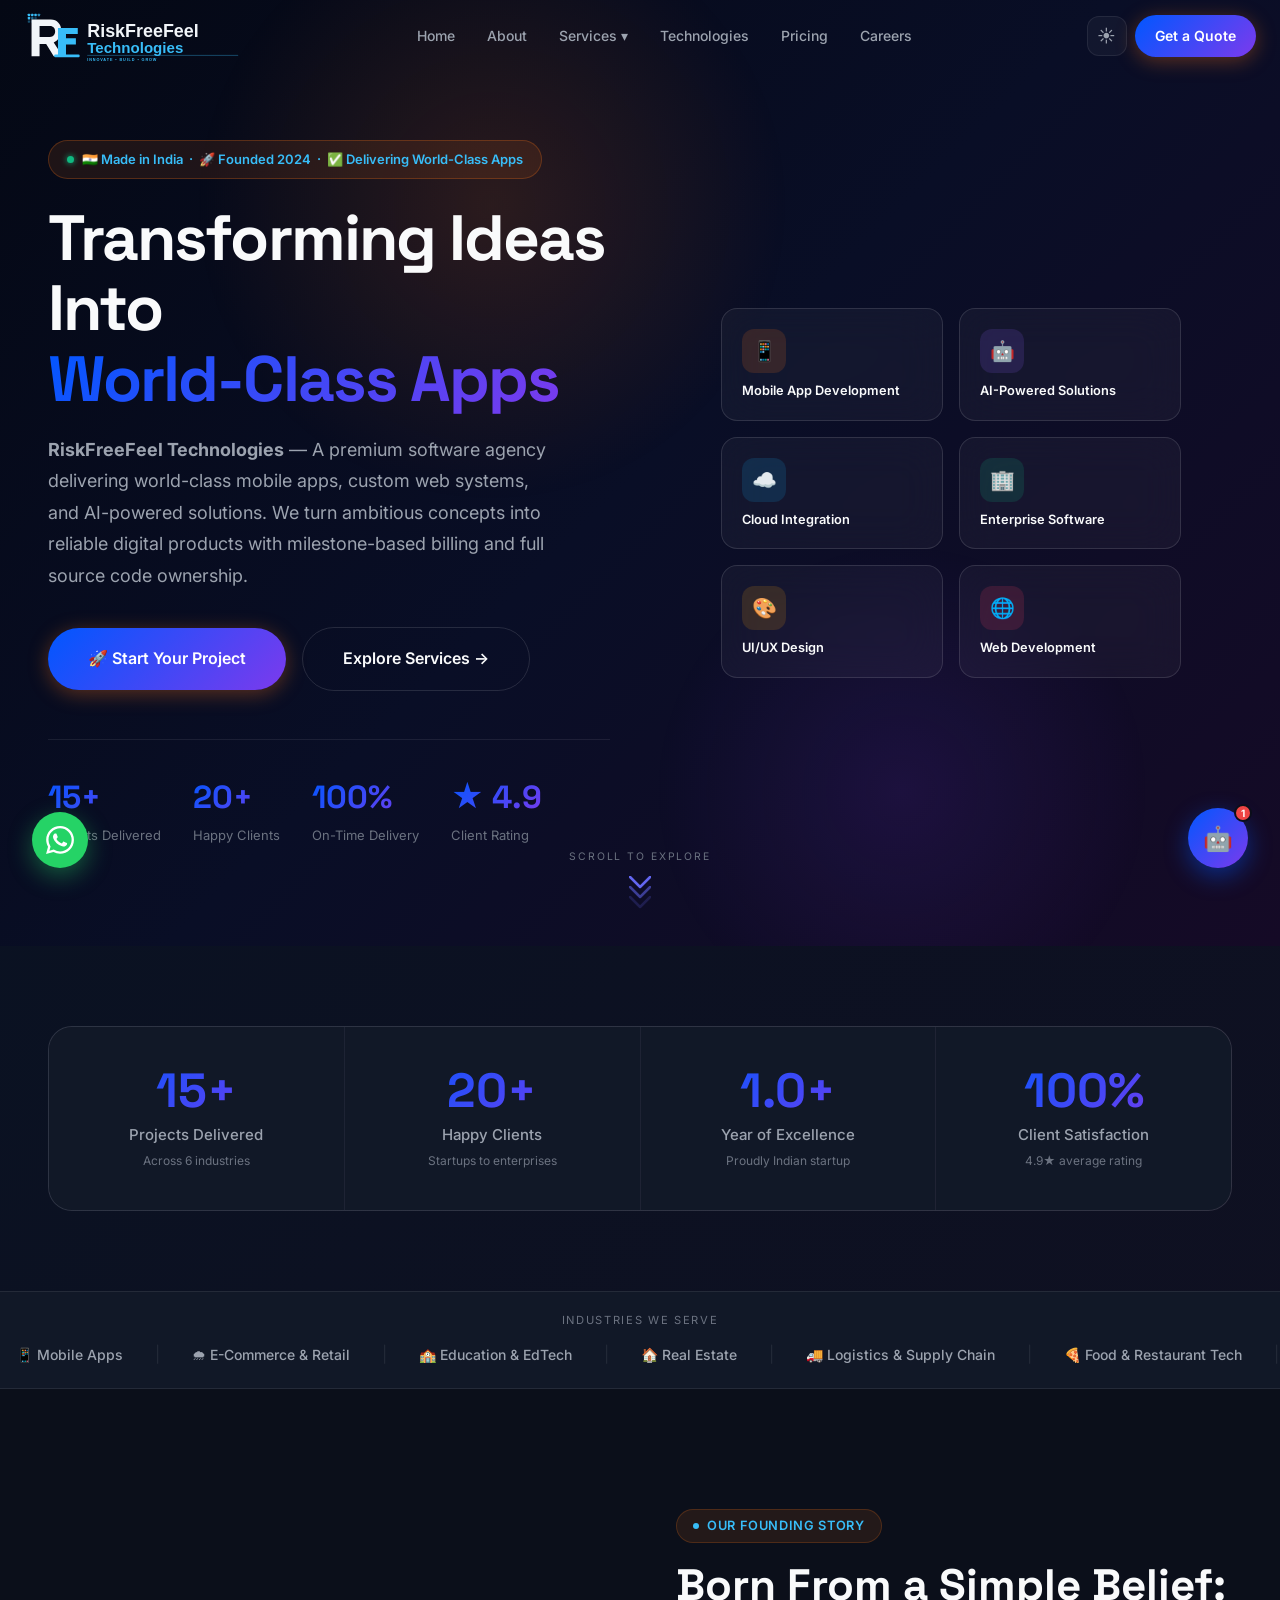
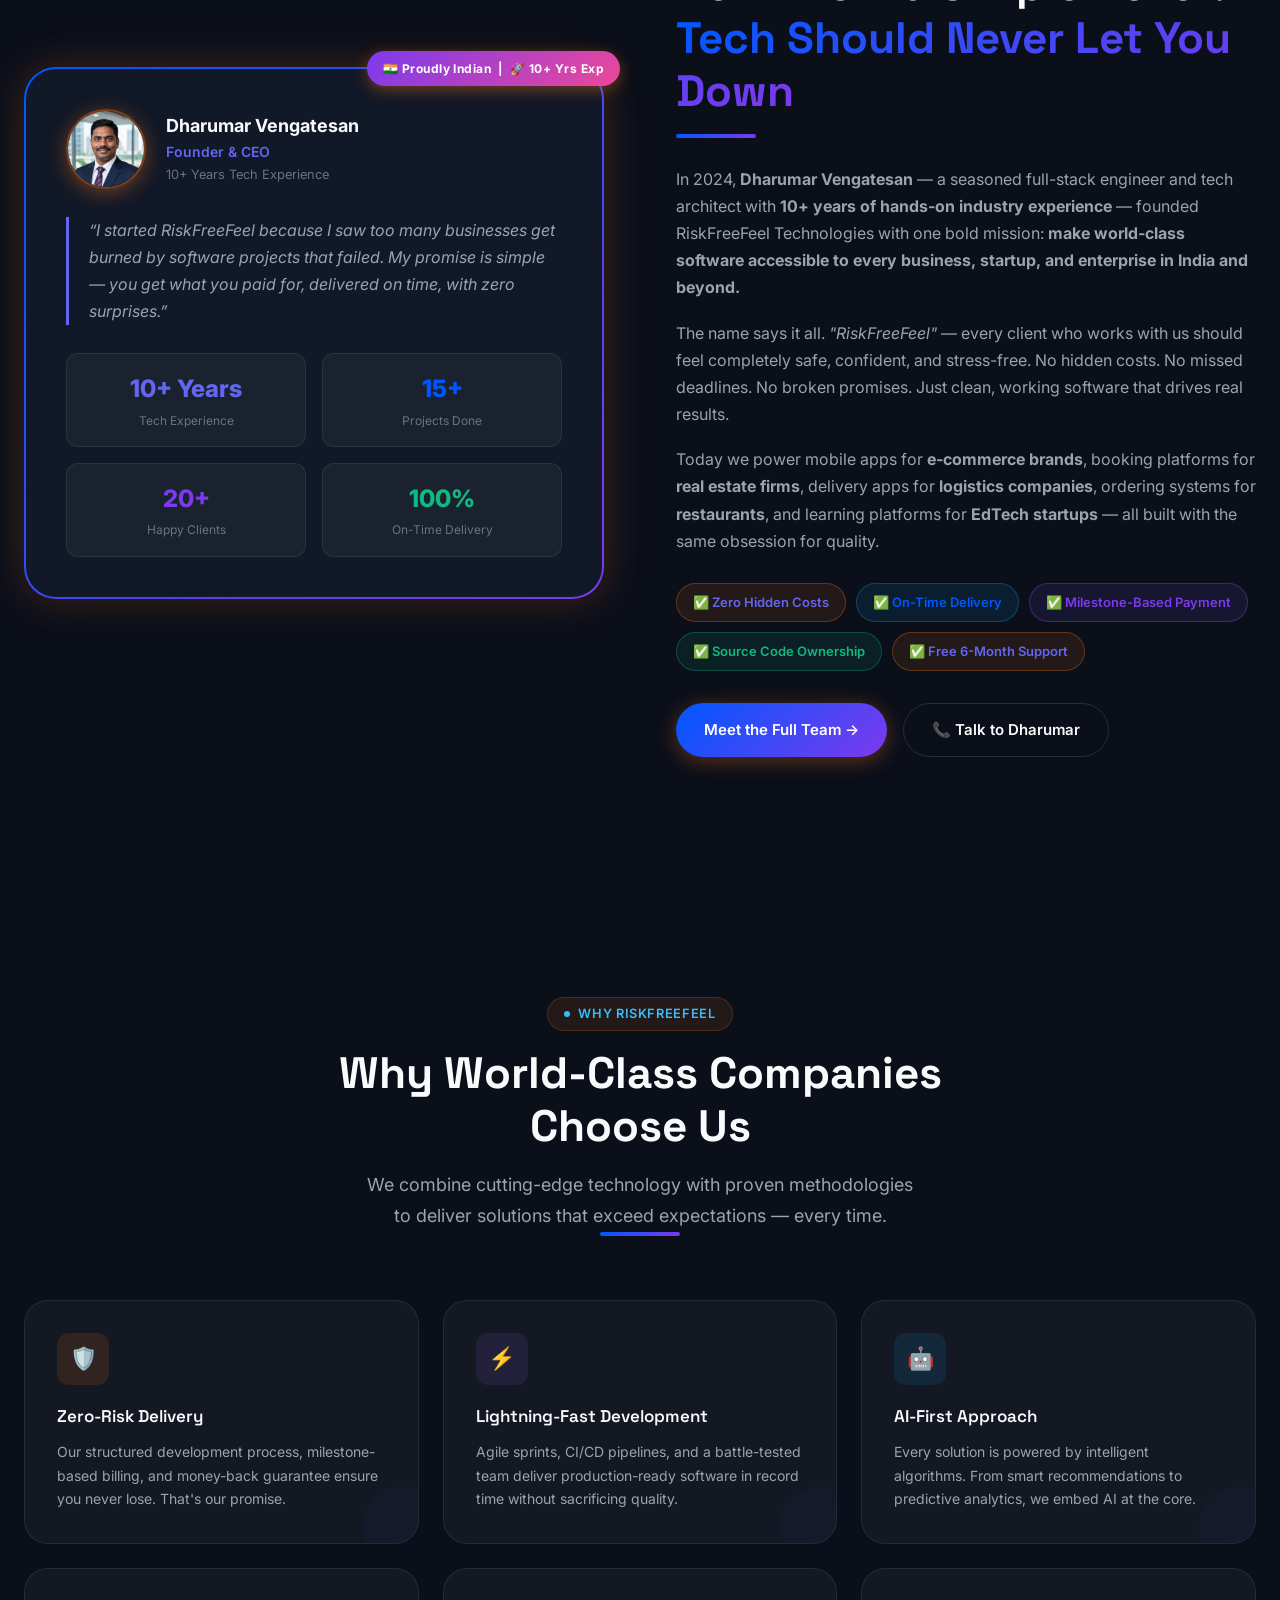
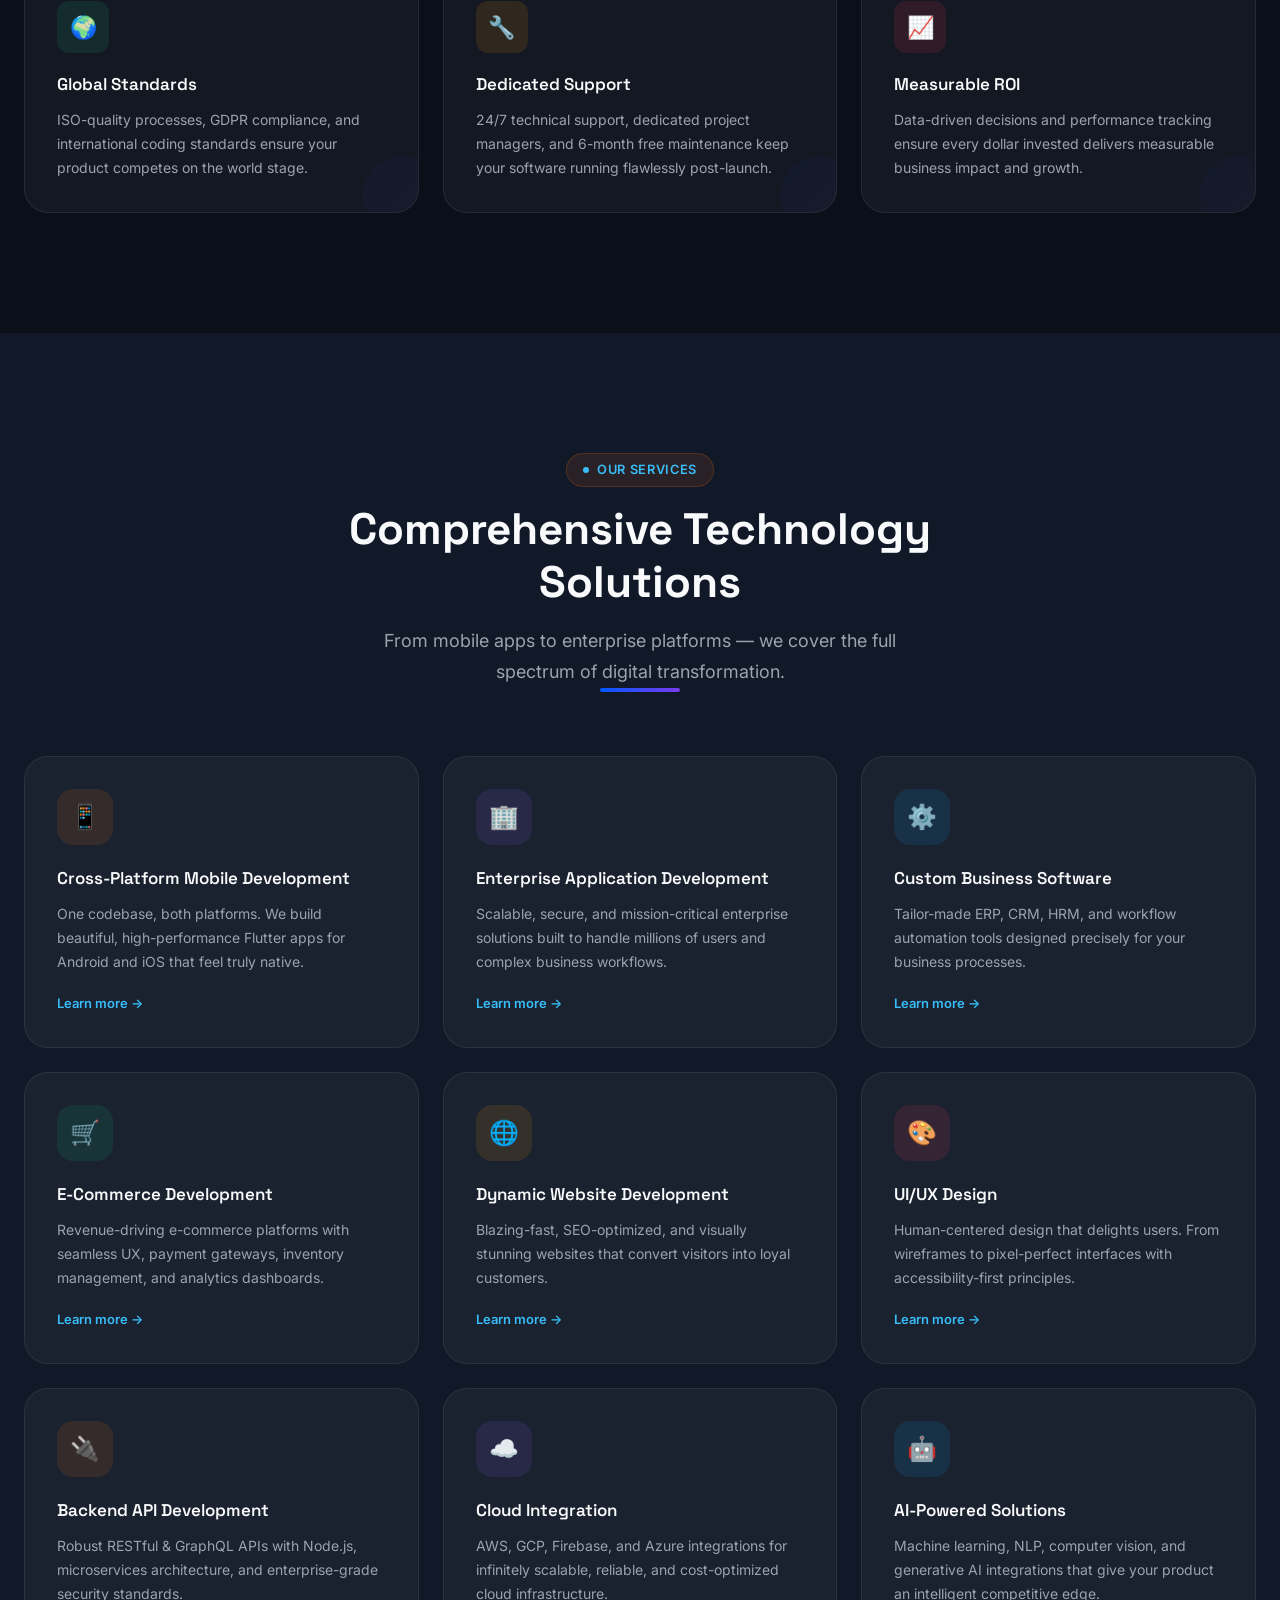
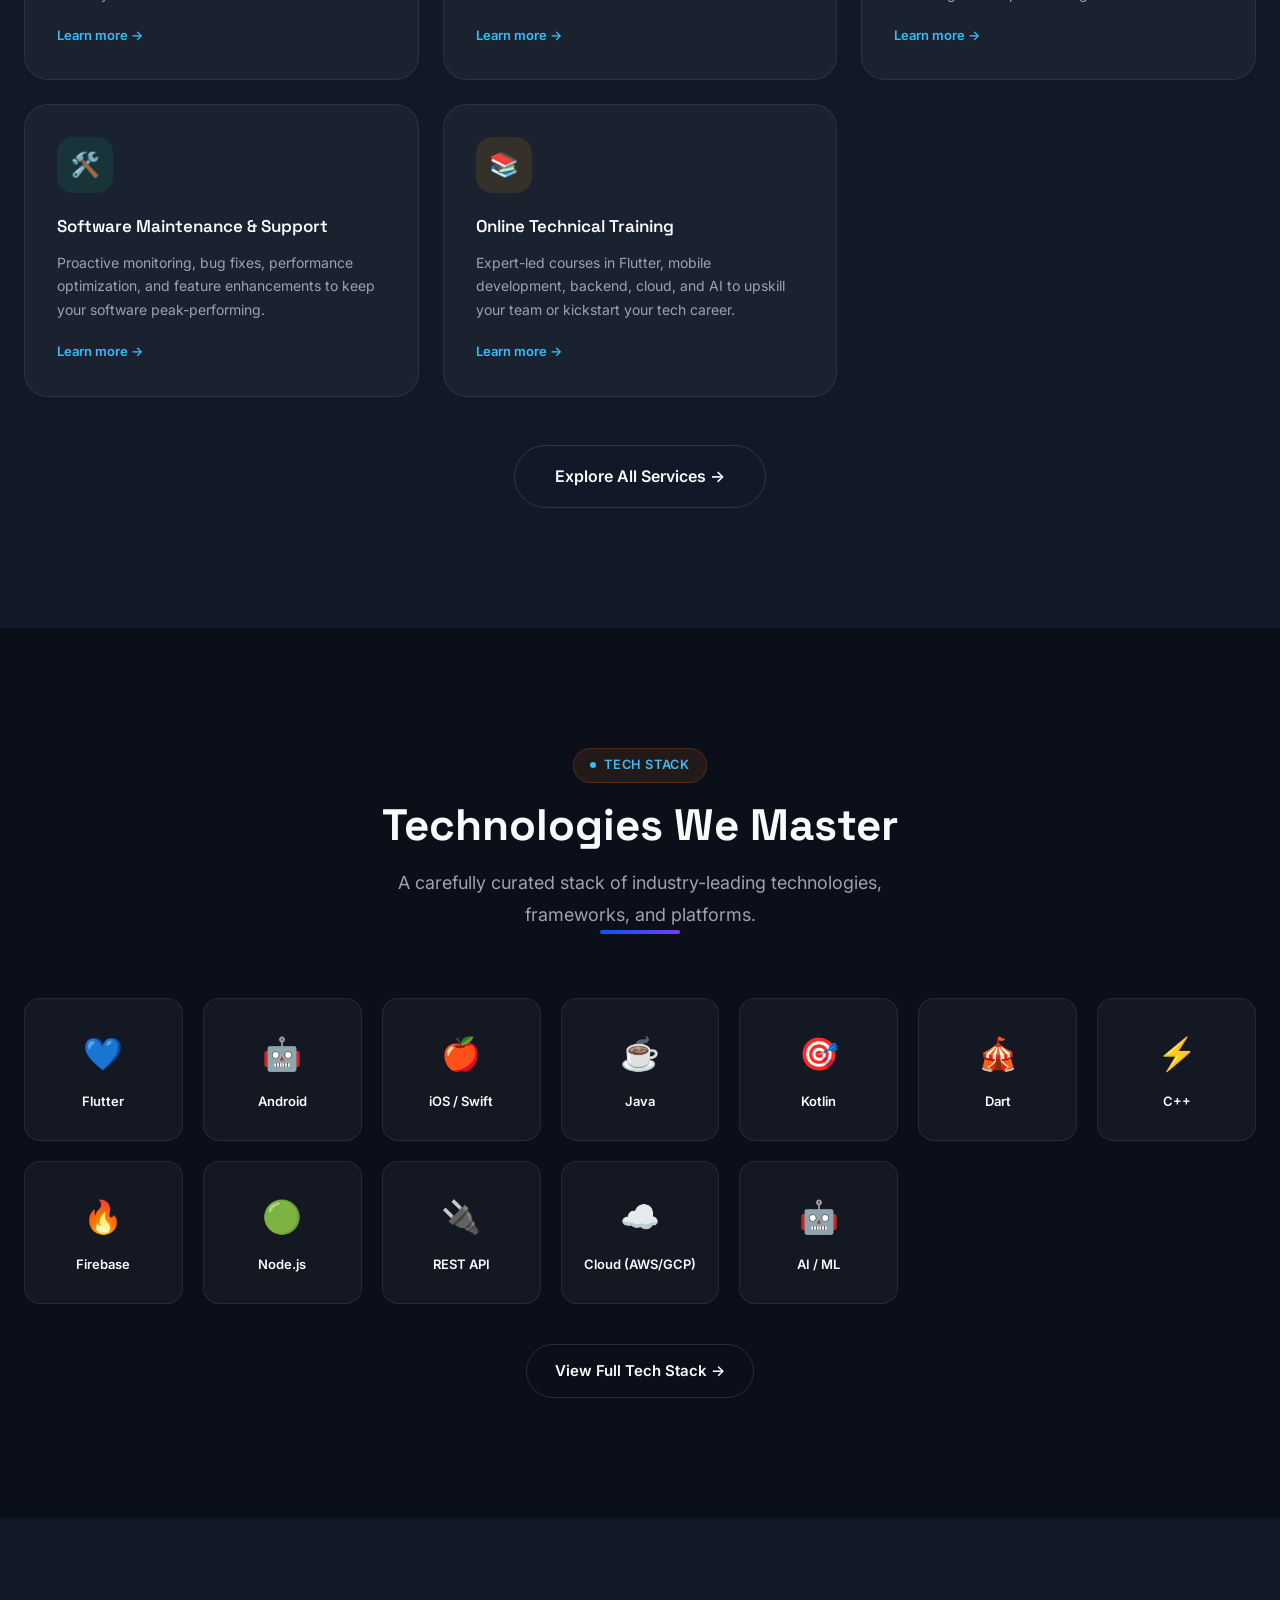
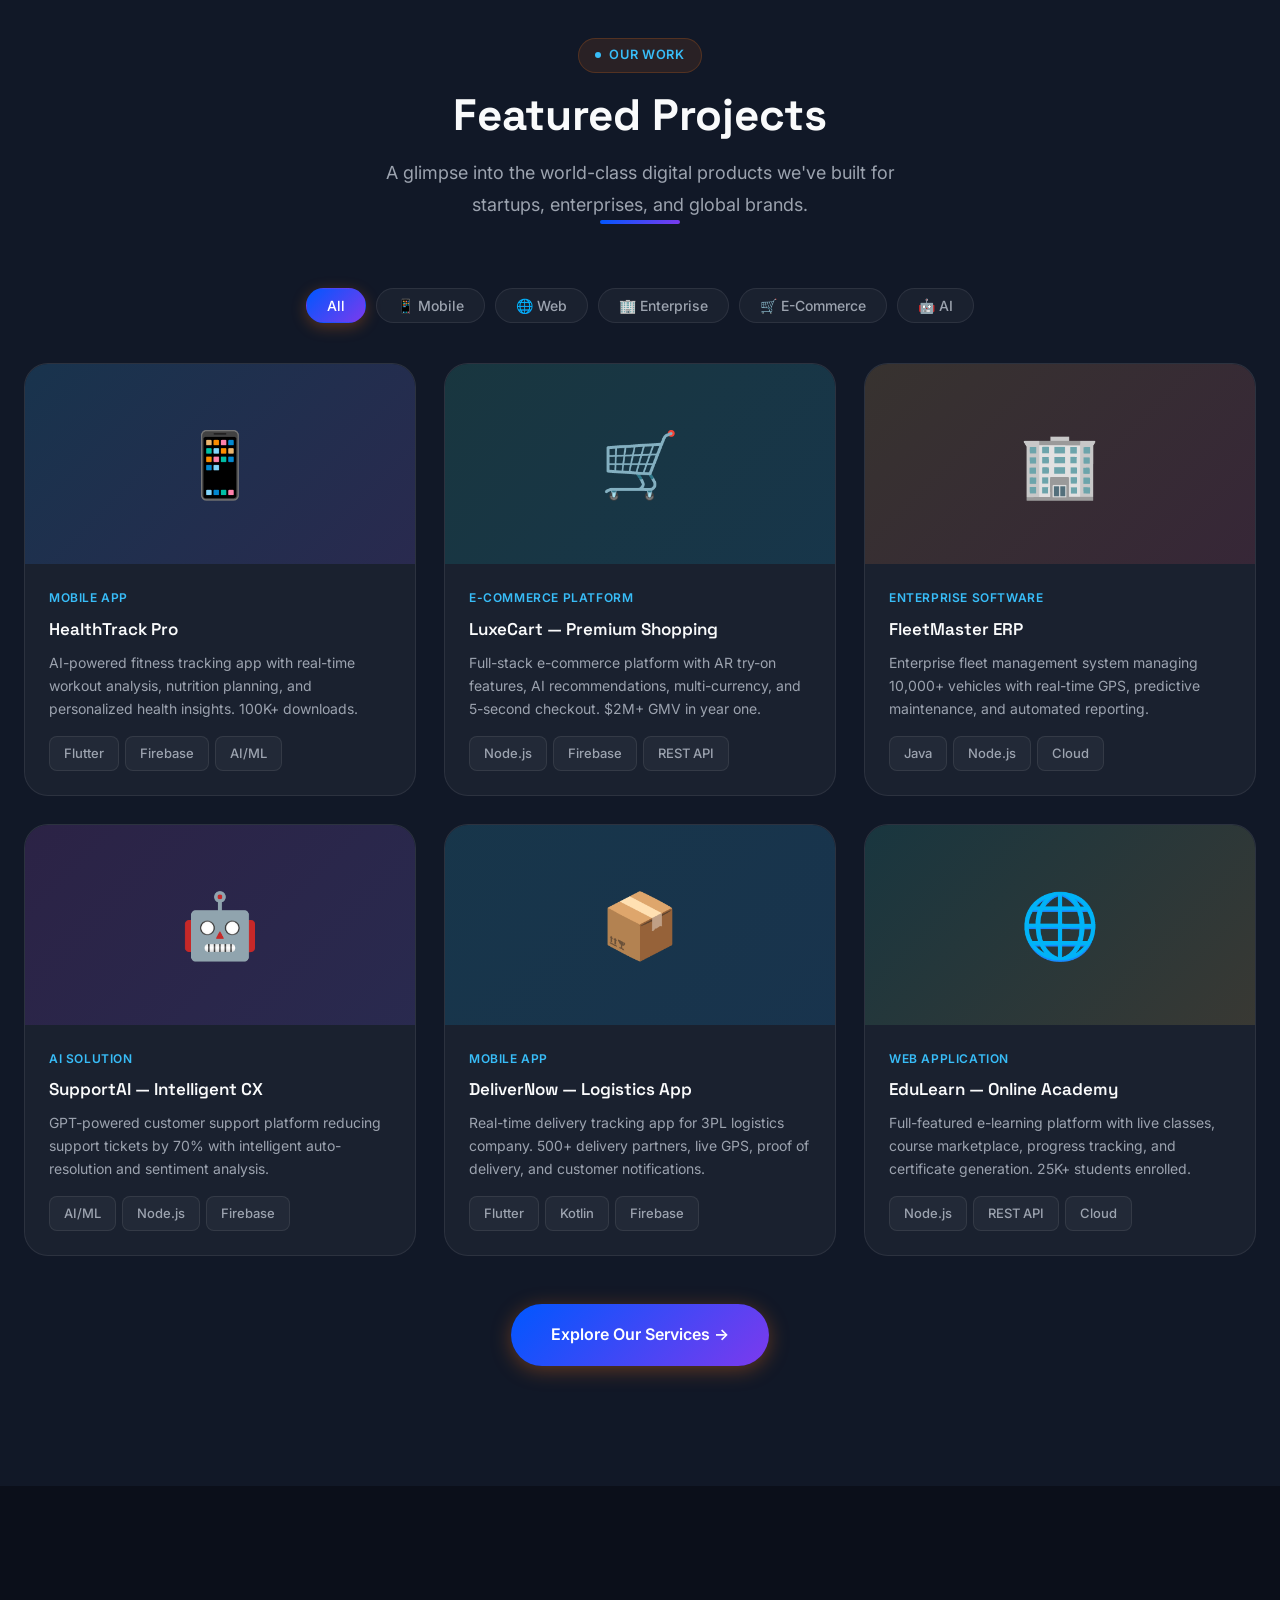
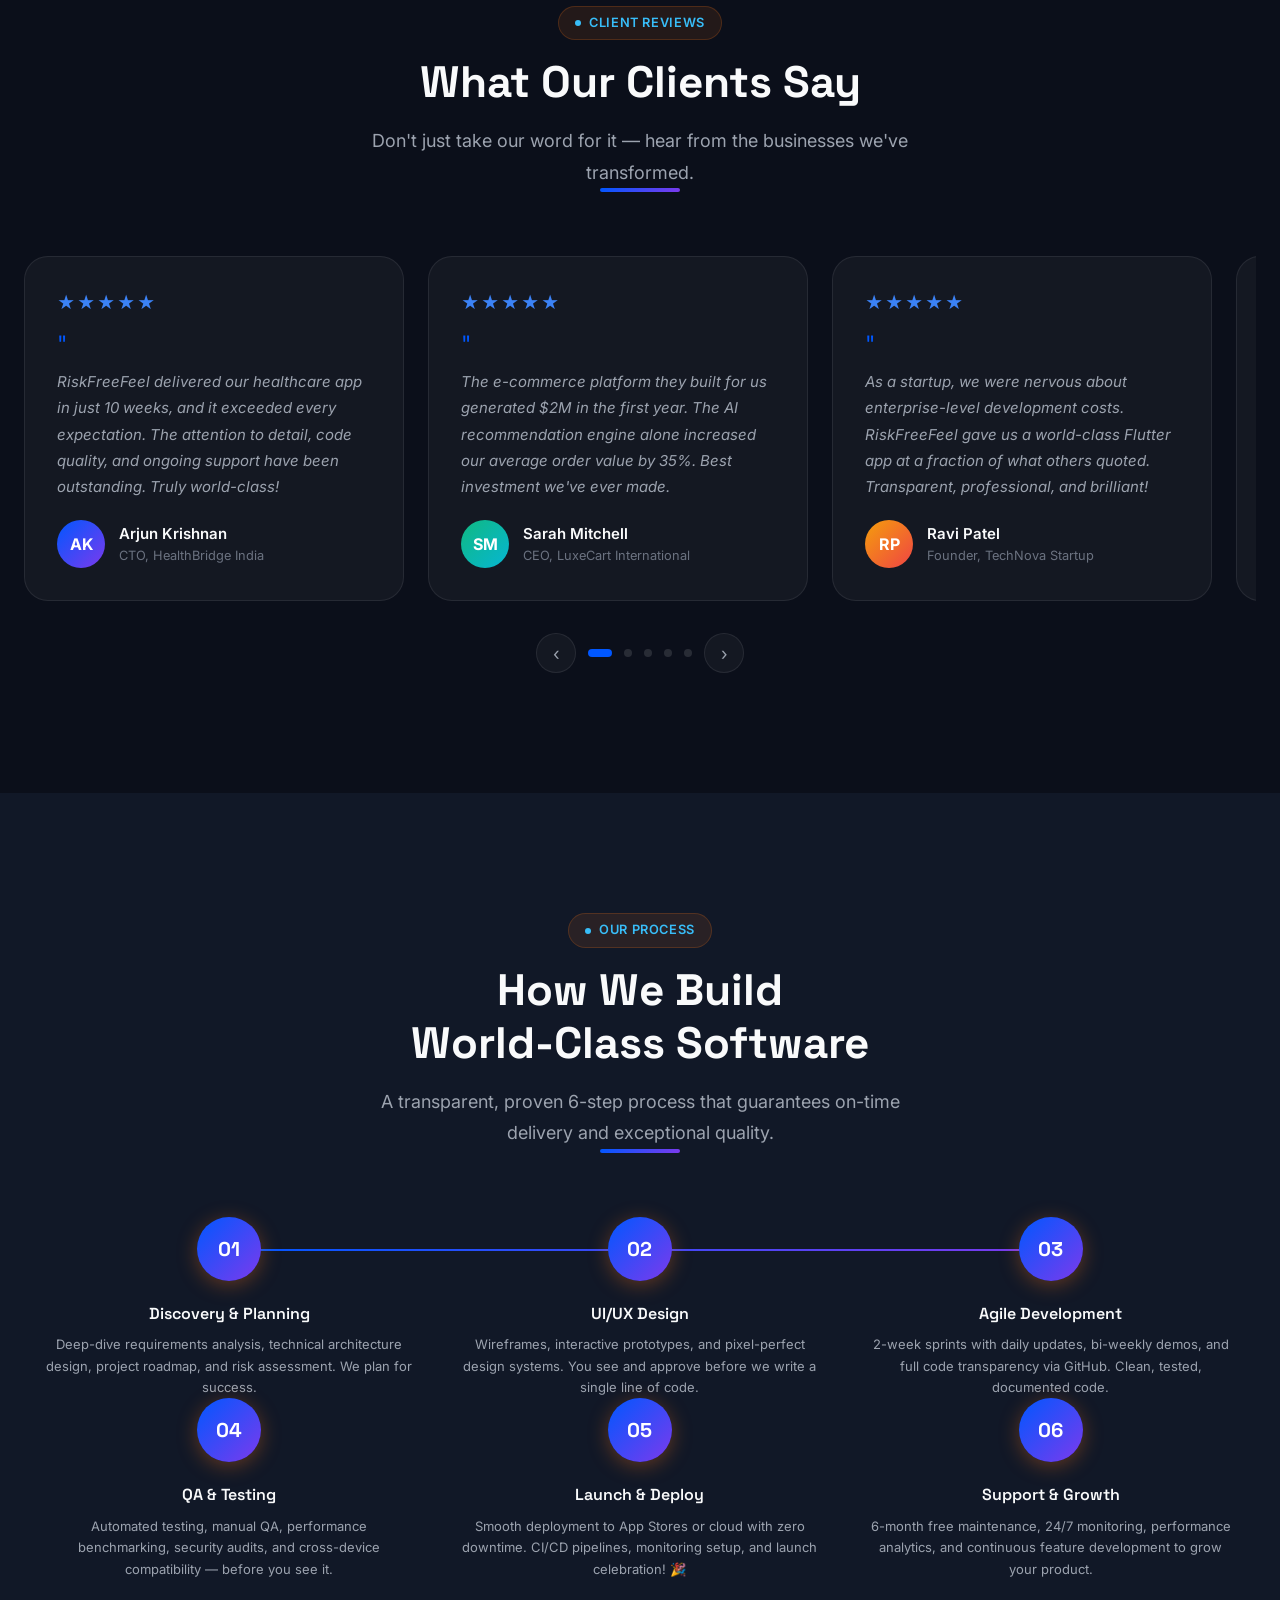
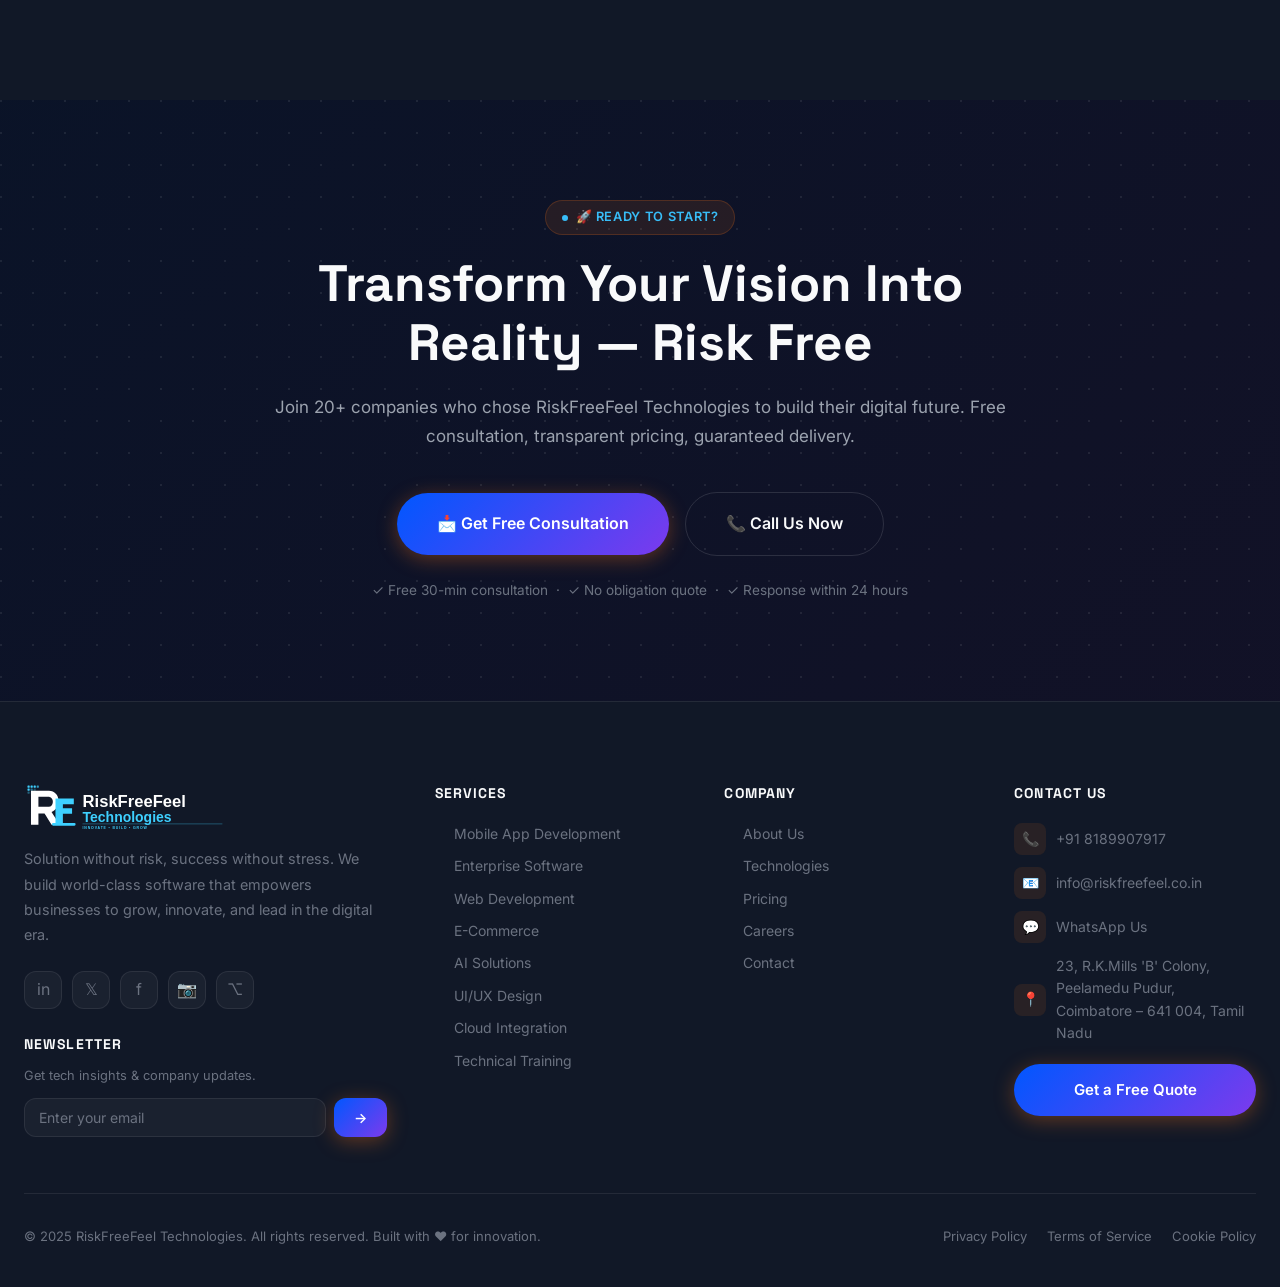
==== index.html @ 6950d02a "feat: Add co-founders Seenivasan and Venkatesh, update photos, premium animations, fix encoding" ====
<!DOCTYPE html>
<html lang="en" data-theme="dark">
<head>
  <meta charset="UTF-8" />
  <meta name="viewport" content="width=device-width, initial-scale=1.0" />
  <meta http-equiv="X-UA-Compatible" content="IE=edge" />

  <!-- SEO Meta Tags -->
  <title>RiskFreeFeel Technologies — Solution Without Risk, Success Without Stress</title>
  <meta name="description" content="RiskFreeFeel Technologies is a world-class AI-powered software company specializing in mobile app development, enterprise software, AI solutions, and digital transformation. We deliver innovation without risk." />
  <meta name="keywords" content="mobile app development, Flutter, Android, iOS, enterprise software, AI solutions, web development, e-commerce, RiskFreeFeel Technologies" />
  <meta name="author" content="RiskFreeFeel Technologies" />
  <meta name="robots" content="index, follow" />
  <link rel="canonical" href="https://riskfreefeel.co.in/" />

  <!-- Open Graph -->
  <meta property="og:type" content="website" />
  <meta property="og:title" content="RiskFreeFeel Technologies — World-Class Software Solutions" />
  <meta property="og:description" content="Solution without risk, success without stress. AI-powered software development company delivering world-class mobile apps, enterprise solutions, and digital transformation." />
  <meta property="og:url" content="https://riskfreefeel.co.in/" />
  <meta property="og:site_name" content="RiskFreeFeel Technologies" />
  <meta property="og:image" content="https://riskfreefeel.co.in/assets/images/og-cover.jpg" />

  <!-- Twitter Card -->
  <meta name="twitter:card" content="summary_large_image" />
  <meta name="twitter:title" content="RiskFreeFeel Technologies" />
  <meta name="twitter:description" content="Solution without risk, success without stress." />

  <!-- Favicon -->
  <link rel="icon" type="image/svg+xml" href="data:image/svg+xml,<svg xmlns='http://www.w3.org/2000/svg' viewBox='0 0 100 100'><defs><linearGradient id='g' x1='0%25' y1='0%25' x2='100%25' y2='100%25'><stop offset='0%25' stop-color='%230057FF'/><stop offset='100%25' stop-color='%237C3AED'/></linearGradient></defs><rect width='100' height='100' rx='20' fill='url(%23g)'/><text y='.9em' font-size='52' x='50%25' text-anchor='middle' fill='white' font-weight='900' dy='.1em' font-family='Arial,sans-serif'>RF</text></svg>" />

  <!-- Stylesheets -->
  <link rel="stylesheet" href="assets/css/globals.css" />
  <link rel="stylesheet" href="assets/css/navbar.css" />
  <link rel="stylesheet" href="assets/css/components.css" />

  <!-- Structured Data -->
  <script type="application/ld+json">
  {
    "@context": "https://schema.org",
    "@type": "Organization",
    "name": "RiskFreeFeel Technologies",
    "url": "https://riskfreefeel.co.in",
    "description": "World-class AI-powered software development company",
    "foundingDate": "2019",
    "address": { "@type": "PostalAddress", "addressCountry": "IN" },
    "contactPoint": {
      "@type": "ContactPoint",
      "contactType": "customer service",
      "email": "info@riskfreefeel.co.in"
    },
    "sameAs": [
      "https://linkedin.com/company/riskfreefeel",
      "https://twitter.com/riskfreefeel"
    ]
  }
  </script>
</head>
<body>

<!-- Scroll Progress Bar -->
<div class="scroll-progress" id="scroll-progress"></div>

<!-- ── NAVBAR ─────────────────────────────────────────────── -->
<nav class="navbar" id="navbar" role="navigation" aria-label="Main navigation">
  <div class="navbar-inner">
    <!-- Logo -->
    <a href="index.html" class="navbar-logo" aria-label="RiskFreeFeel Technologies Home" style="padding:4px 0;">
      <img src="assets/images/logo-dark.svg" alt="RiskFreeFeel Technologies" height="52" style="height:52px;width:auto;display:block;" />
    </a>

    <!-- Desktop Nav Links -->
    <ul class="navbar-links" role="list">
      <li><a href="index.html" class="navbar-link active">Home</a></li>
      <li><a href="pages/about.html" class="navbar-link">About</a></li>
      <li class="navbar-dropdown">
        <a href="pages/services.html" class="navbar-link">Services ▾</a>
        <div class="navbar-dropdown-menu">
          <a href="pages/services.html#mobile" class="navbar-dropdown-item">📱 Mobile Apps</a>
          <a href="pages/services.html#enterprise" class="navbar-dropdown-item">🏢 Enterprise</a>
          <a href="pages/services.html#web" class="navbar-dropdown-item">🌐 Web Dev</a>
          <a href="pages/services.html#ai" class="navbar-dropdown-item">🤖 AI Solutions</a>
          <a href="pages/services.html#uiux" class="navbar-dropdown-item">🎨 UI/UX Design</a>
          <a href="pages/services.html#cloud" class="navbar-dropdown-item">☁️ Cloud</a>
        </div>
      </li>
      <li><a href="pages/technologies.html" class="navbar-link">Technologies</a></li>
      <li><a href="pages/pricing.html" class="navbar-link">Pricing</a></li>
      <li><a href="pages/careers.html" class="navbar-link">Careers</a></li>
    </ul>

    <!-- Right Controls -->
    <div class="navbar-right">
      <button class="theme-toggle" id="theme-toggle" aria-label="Toggle dark/light theme">
        <span class="theme-icon">☀️</span>
      </button>
      <a href="pages/contact.html" class="btn btn-primary btn-sm" id="nav-cta">Get a Quote</a>
      <button class="hamburger" id="hamburger" aria-label="Toggle mobile menu" aria-expanded="false">
        <span class="hamburger-bar"></span>
        <span class="hamburger-bar"></span>
        <span class="hamburger-bar"></span>
      </button>
    </div>
  </div>
</nav>

<!-- Mobile Menu -->
<div class="mobile-menu" id="mobile-menu" role="dialog" aria-label="Mobile navigation">
  <nav>
    <ul class="mobile-menu-links" role="list">
      <li><a href="index.html" class="mobile-menu-link active">🏠 Home</a></li>
      <li><a href="pages/about.html" class="mobile-menu-link">👥 About Us</a></li>
      <li><a href="pages/services.html" class="mobile-menu-link">⚡ Services</a></li>
      <li><a href="pages/technologies.html" class="mobile-menu-link">🔧 Technologies</a></li>
      <li><a href="pages/pricing.html" class="mobile-menu-link">💰 Pricing</a></li>
      <li><a href="pages/careers.html" class="mobile-menu-link">🚀 Careers</a></li>
      <li><a href="pages/contact.html" class="mobile-menu-link">📩 Contact</a></li>
    </ul>
    <div class="mobile-menu-cta">
      <a href="pages/contact.html" class="btn btn-primary" style="width:100%;justify-content:center;">Get a Free Quote</a>
    </div>
    <div style="margin-top:24px;text-align:center;">
      <button class="theme-toggle" aria-label="Toggle theme" style="margin:0 auto;">
        <span class="theme-icon">☀️</span>
      </button>
    </div>
  </nav>
</div>

<!-- ── HERO SECTION ────────────────────────────────────────── -->
<section class="hero-section" id="home" aria-labelledby="hero-title">
  <canvas id="hero-canvas"></canvas>
  <div class="hero-bg-gradient parallax" data-speed="0.2" aria-hidden="true"></div>
  <div class="hero-orb-1 parallax" data-speed="0.1" aria-hidden="true"></div>
  <div class="hero-orb-2 parallax" data-speed="0.05" aria-hidden="true"></div>

  <div class="hero-inner container" style="max-width:1280px;margin:0 auto;width:100%;">
    <!-- Content -->
    <div class="hero-content">
      <div class="hero-badge">
        <span class="hero-badge-dot"></span>
        🇮🇳 Made in India &nbsp;·&nbsp; 🚀 Founded 2024 &nbsp;·&nbsp; ✅ Delivering World-Class Apps
      </div>

      <h1 class="hero-title" id="hero-title">
        Transforming Ideas Into<br />
        <span class="gradient-text">World-Class Apps</span>
      </h1>

      <p class="hero-subtitle">
        <strong>RiskFreeFeel Technologies</strong> — A premium software agency delivering world-class mobile apps, custom web systems, and AI-powered solutions. We turn ambitious concepts into reliable digital products with milestone-based billing and full source code ownership.
      </p>

      <div class="hero-cta">
        <a href="pages/contact.html" class="btn btn-primary btn-lg" id="hero-cta-primary">
          🚀 Start Your Project
        </a>
        <a href="pages/services.html" class="btn btn-outline btn-lg" id="hero-cta-portfolio">
          Explore Services →
        </a>
      </div>

      <div class="hero-stats">
        <div class="hero-stat">
          <div class="hero-stat-value" data-counter data-target="15" data-suffix="+">15+</div>
          <div class="hero-stat-label">Projects Delivered</div>
        </div>
        <div class="hero-stat">
          <div class="hero-stat-value" data-counter data-target="20" data-suffix="+">20+</div>
          <div class="hero-stat-label">Happy Clients</div>
        </div>
        <div class="hero-stat">
          <div class="hero-stat-value">100%</div>
          <div class="hero-stat-label">On-Time Delivery</div>
        </div>
        <div class="hero-stat">
          <div class="hero-stat-value">&#9733; 4.9</div>
          <div class="hero-stat-label">Client Rating</div>
        </div>
      </div>
    </div>

    <!-- Hero Visual Cards -->
    <div class="hero-visual" aria-hidden="true">
      <div class="hero-device-mockup">
        <div class="hero-service-card">
          <div class="hero-service-icon" style="background:rgba(249,115,22,0.15);">📱</div>
          <div class="hero-service-title">Mobile App Development</div>
        </div>
        <div class="hero-service-card">
          <div class="hero-service-icon" style="background:rgba(139,92,246,0.15);">🤖</div>
          <div class="hero-service-title">AI-Powered Solutions</div>
        </div>
        <div class="hero-service-card">
          <div class="hero-service-icon" style="background:rgba(14,165,233,0.15);">☁️</div>
          <div class="hero-service-title">Cloud Integration</div>
        </div>
        <div class="hero-service-card">
          <div class="hero-service-icon" style="background:rgba(16,185,129,0.15);">🏢</div>
          <div class="hero-service-title">Enterprise Software</div>
        </div>
        <div class="hero-service-card">
          <div class="hero-service-icon" style="background:rgba(245,158,11,0.15);">🎨</div>
          <div class="hero-service-title">UI/UX Design</div>
        </div>
        <div class="hero-service-card">
          <div class="hero-service-icon" style="background:rgba(244,63,94,0.15);">🌐</div>
          <div class="hero-service-title">Web Development</div>
        </div>
      </div>
    </div>
  </div>

  <!-- Scroll indicator — animated bounce -->
  <div id="scroll-indicator" aria-hidden="true" style="
    position:absolute;bottom:36px;left:50%;transform:translateX(-50%);
    z-index:2;text-align:center;cursor:pointer;
  " onclick="window.scrollBy({top: window.innerHeight * 0.85, behavior:'smooth'})">
    <div style="
      font-size:0.65rem;color:var(--text-muted);letter-spacing:0.18em;
      text-transform:uppercase;margin-bottom:10px;
      animation:scrollTextFade 2.5s ease-in-out infinite;
    ">Scroll to explore</div>

    <!-- Chevron stack — triple bounce -->
    <div style="display:flex;flex-direction:column;align-items:center;gap:0;">
      <svg width="22" height="14" viewBox="0 0 22 14" fill="none" style="animation:chevronBounce 1.4s ease-in-out infinite;opacity:1;">
        <path d="M1 1L11 11L21 1" stroke="var(--brand-orange)" stroke-width="2.5" stroke-linecap="round" stroke-linejoin="round"/>
      </svg>
      <svg width="22" height="14" viewBox="0 0 22 14" fill="none" style="animation:chevronBounce 1.4s ease-in-out 0.15s infinite;opacity:0.55;margin-top:-4px;">
        <path d="M1 1L11 11L21 1" stroke="var(--brand-orange)" stroke-width="2.5" stroke-linecap="round" stroke-linejoin="round"/>
      </svg>
      <svg width="22" height="14" viewBox="0 0 22 14" fill="none" style="animation:chevronBounce 1.4s ease-in-out 0.30s infinite;opacity:0.2;margin-top:-4px;">
        <path d="M1 1L11 11L21 1" stroke="var(--brand-orange)" stroke-width="2.5" stroke-linecap="round" stroke-linejoin="round"/>
      </svg>
    </div>
  </div>
</section>

<!-- ── STATS BAR ───────────────────────────────────────────── -->
<section class="stats-section" id="stats" aria-label="Company statistics">
  <div class="container">
    <div class="stats-grid">
      <div class="stat-item reveal">
        <div class="stat-number" data-counter data-target="15" data-suffix="+">15+</div><div class="stat-label">Projects Delivered</div>
        <div class="stat-sub">Across 6 industries</div>
      </div>
      <div class="stat-item reveal delay-100">
        <div class="stat-number" data-counter data-target="20" data-suffix="+">20+</div><div class="stat-label">Happy Clients</div>
        <div class="stat-sub">Startups to enterprises</div>
      </div>
      <div class="stat-item reveal delay-200">
        <div class="stat-number" data-counter data-target="1" data-suffix="+">1+</div><div class="stat-label">Year of Excellence</div>
        <div class="stat-sub">Proudly Indian startup</div>
      </div>
      <div class="stat-item reveal delay-300">
        <div class="stat-number" data-counter data-target="100" data-suffix="%">100%</div><div class="stat-label">Client Satisfaction</div>
        <div class="stat-sub">4.9★ average rating</div>
      </div>
    </div>
  </div>
</section>

<!-- ── INDUSTRY SECTORS MARQUEE ───────────────────────────── -->
<div class="industries-strip" aria-label="Industries we serve" style="
  overflow:hidden; padding:20px 0; background:var(--bg-secondary);
  border-top:1px solid var(--border-color); border-bottom:1px solid var(--border-color);
">
  <div style="font-size:0.7rem;color:var(--text-muted);text-align:center;letter-spacing:0.15em;text-transform:uppercase;margin-bottom:12px;">Industries We Serve</div>
  <div style="display:flex;gap:0;animation:marquee 18s linear infinite;width:max-content;">
    <div style="display:flex;gap:32px;padding:0 16px;align-items:center;white-space:nowrap;">
      <span style="display:flex;align-items:center;gap:8px;color:var(--text-secondary);font-size:0.875rem;font-weight:500;">&#128241; Mobile Apps</span>
      <span style="color:var(--border-color);">|</span>
      <span style="display:flex;align-items:center;gap:8px;color:var(--text-secondary);font-size:0.875rem;font-weight:500;">&#127783; E-Commerce &amp; Retail</span>
      <span style="color:var(--border-color);">|</span>
      <span style="display:flex;align-items:center;gap:8px;color:var(--text-secondary);font-size:0.875rem;font-weight:500;">&#127979; Education &amp; EdTech</span>
      <span style="color:var(--border-color);">|</span>
      <span style="display:flex;align-items:center;gap:8px;color:var(--text-secondary);font-size:0.875rem;font-weight:500;">&#127968; Real Estate</span>
      <span style="color:var(--border-color);">|</span>
      <span style="display:flex;align-items:center;gap:8px;color:var(--text-secondary);font-size:0.875rem;font-weight:500;">&#128666; Logistics &amp; Supply Chain</span>
      <span style="color:var(--border-color);">|</span>
      <span style="display:flex;align-items:center;gap:8px;color:var(--text-secondary);font-size:0.875rem;font-weight:500;">&#127829; Food &amp; Restaurant Tech</span>
      <span style="color:var(--border-color);">|</span>
      <span style="display:flex;align-items:center;gap:8px;color:var(--text-secondary);font-size:0.875rem;font-weight:500;">&#129504; AI &amp; SaaS Products</span>
      <span style="color:var(--border-color);">|</span>
    </div>
    <!-- Duplicate for seamless loop -->
    <div style="display:flex;gap:32px;padding:0 16px;align-items:center;white-space:nowrap;" aria-hidden="true">
      <span style="display:flex;align-items:center;gap:8px;color:var(--text-secondary);font-size:0.875rem;font-weight:500;">&#128241; Mobile Apps</span>
      <span style="color:var(--border-color);">|</span>
      <span style="display:flex;align-items:center;gap:8px;color:var(--text-secondary);font-size:0.875rem;font-weight:500;">&#127783; E-Commerce &amp; Retail</span>
      <span style="color:var(--border-color);">|</span>
      <span style="display:flex;align-items:center;gap:8px;color:var(--text-secondary);font-size:0.875rem;font-weight:500;">&#127979; Education &amp; EdTech</span>
      <span style="color:var(--border-color);">|</span>
      <span style="display:flex;align-items:center;gap:8px;color:var(--text-secondary);font-size:0.875rem;font-weight:500;">&#127968; Real Estate</span>
      <span style="color:var(--border-color);">|</span>
      <span style="display:flex;align-items:center;gap:8px;color:var(--text-secondary);font-size:0.875rem;font-weight:500;">&#128666; Logistics &amp; Supply Chain</span>
      <span style="color:var(--border-color);">|</span>
      <span style="display:flex;align-items:center;gap:8px;color:var(--text-secondary);font-size:0.875rem;font-weight:500;">&#127829; Food &amp; Restaurant Tech</span>
      <span style="color:var(--border-color);">|</span>
      <span style="display:flex;align-items:center;gap:8px;color:var(--text-secondary);font-size:0.875rem;font-weight:500;">&#129504; AI &amp; SaaS Products</span>
      <span style="color:var(--border-color);">|</span>
    </div>
  </div>
</div>

<!-- ── FOUNDER STORY ──────────────────────────────────────── -->
<section class="section" id="founder" style="background:var(--bg-primary);" aria-labelledby="founder-title">
  <div class="container">
    <div style="display:grid;grid-template-columns:1fr 1fr;gap:72px;align-items:center;" class="reveal">

      <!-- Founder visual card -->
      <div style="position:relative;" class="reveal-left">
        <!-- Glowing border card -->
        <div style="
          background:var(--gradient-primary);border-radius:var(--radius-2xl);
          padding:2px;box-shadow:var(--shadow-glow);
        ">
          <div style="background:var(--bg-secondary);border-radius:calc(var(--radius-2xl) - 2px);padding:40px;">
            <!-- Avatar -->
            <div style="display:flex;align-items:center;gap:20px;margin-bottom:28px;">
              <div style="width:80px;height:80px;border-radius:50%;overflow:hidden;flex-shrink:0;box-shadow:0 4px 20px rgba(249,115,22,0.4);border:2px solid rgba(249,115,22,0.45);">
                <img src="assets/images/dharumar-founder.jpg" alt="Dharumar Vengatesan — Founder &amp; CEO, RiskFreeFeel Technologies" style="width:100%;height:100%;object-fit:cover;object-position:center top;" />
              </div>
              <div>
                <div style="font-size:1.125rem;font-weight:700;color:var(--text-primary);">Dharumar Vengatesan</div>
                <div style="font-size:0.875rem;color:var(--brand-orange);font-weight:600;">Founder &amp; CEO</div>
                <div style="font-size:0.8rem;color:var(--text-muted);margin-top:2px;">10+ Years Tech Experience</div>
              </div>
            </div>

            <!-- Quote -->
            <div style="
              border-left:3px solid var(--brand-orange);
              padding-left:20px;margin-bottom:28px;
            ">
              <p style="font-size:1rem;line-height:1.7;color:var(--text-secondary);font-style:italic;">
                &ldquo;I started RiskFreeFeel because I saw too many businesses get burned by software projects that failed. My promise is simple — you get what you paid for, delivered on time, with zero surprises.&rdquo;
              </p>
            </div>

            <!-- Journey milestones -->
            <div style="display:grid;grid-template-columns:1fr 1fr;gap:16px;">
              <div style="text-align:center;padding:16px;background:var(--bg-glass);border-radius:var(--radius-md);border:1px solid var(--border-color);">
                <div style="font-size:1.5rem;font-weight:800;color:var(--brand-orange);">10+ Years</div>
                <div style="font-size:0.75rem;color:var(--text-muted);margin-top:2px;">Tech Experience</div>
              </div>
              <div style="text-align:center;padding:16px;background:var(--bg-glass);border-radius:var(--radius-md);border:1px solid var(--border-color);">
                <div style="font-size:1.5rem;font-weight:800;color:var(--brand-blue);">15+</div>
                <div style="font-size:0.75rem;color:var(--text-muted);margin-top:2px;">Projects Done</div>
              </div>
              <div style="text-align:center;padding:16px;background:var(--bg-glass);border-radius:var(--radius-md);border:1px solid var(--border-color);">
                <div style="font-size:1.5rem;font-weight:800;color:var(--brand-violet);">20+</div>
                <div style="font-size:0.75rem;color:var(--text-muted);margin-top:2px;">Happy Clients</div>
              </div>
              <div style="text-align:center;padding:16px;background:var(--bg-glass);border-radius:var(--radius-md);border:1px solid var(--border-color);">
                <div style="font-size:1.5rem;font-weight:800;color:var(--brand-green);">100%</div>
                <div style="font-size:0.75rem;color:var(--text-muted);margin-top:2px;">On-Time Delivery</div>
              </div>
            </div>
          </div>
        </div>

        <!-- Floating badge -->
        <div style="
          position:absolute;top:-16px;right:-16px;
          background:var(--gradient-warm);color:#fff;
          border-radius:var(--radius-full);padding:8px 16px;
          font-size:0.75rem;font-weight:700;letter-spacing:0.04em;
          box-shadow:0 4px 15px rgba(249,115,22,0.4);
          white-space:nowrap;
        ">&#127470;&#127475; Proudly Indian &nbsp;|&nbsp; 🚀 10+ Yrs Exp</div>
      </div>

      <!-- Story text -->
      <div class="reveal-right">
        <div class="section-label" style="margin-bottom:16px;">Our Founding Story</div>
        <h2 class="section-title" style="text-align:left;" id="founder-title">
          Born From a Simple Belief:<br />
          <span class="gradient-text">Tech Should Never Let You Down</span>
        </h2>
        <div class="gradient-separator" style="margin:16px 0 28px;"></div>

        <p class="body-md" style="margin-bottom:18px;">
          In 2024, <strong>Dharumar Vengatesan</strong> — a seasoned full-stack engineer and tech architect with <strong>10+ years of hands-on industry experience</strong> — founded RiskFreeFeel Technologies with one bold mission: <strong>make world-class software accessible to every business, startup, and enterprise in India and beyond.</strong>
        </p>

        <p class="body-md" style="margin-bottom:18px;">
          The name says it all. <em>"RiskFreeFeel"</em> — every client who works with us should feel completely safe, confident, and stress-free. No hidden costs. No missed deadlines. No broken promises. Just clean, working software that drives real results.
        </p>

        <p class="body-md" style="margin-bottom:28px;">
          Today we power mobile apps for <strong>e-commerce brands</strong>, booking platforms for <strong>real estate firms</strong>, delivery apps for <strong>logistics companies</strong>, ordering systems for <strong>restaurants</strong>, and learning platforms for <strong>EdTech startups</strong> — all built with the same obsession for quality.
        </p>

        <!-- Value pills -->
        <div style="display:flex;flex-wrap:wrap;gap:10px;margin-bottom:32px;">
          <span style="display:inline-flex;align-items:center;gap:6px;padding:8px 16px;background:rgba(249,115,22,0.1);border:1px solid rgba(249,115,22,0.3);border-radius:var(--radius-full);font-size:0.8125rem;font-weight:600;color:var(--brand-orange);">&#9989; Zero Hidden Costs</span>
          <span style="display:inline-flex;align-items:center;gap:6px;padding:8px 16px;background:rgba(14,165,233,0.1);border:1px solid rgba(14,165,233,0.3);border-radius:var(--radius-full);font-size:0.8125rem;font-weight:600;color:var(--brand-blue);">&#9989; On-Time Delivery</span>
          <span style="display:inline-flex;align-items:center;gap:6px;padding:8px 16px;background:rgba(139,92,246,0.1);border:1px solid rgba(139,92,246,0.3);border-radius:var(--radius-full);font-size:0.8125rem;font-weight:600;color:var(--brand-violet);">&#9989; Milestone-Based Payment</span>
          <span style="display:inline-flex;align-items:center;gap:6px;padding:8px 16px;background:rgba(16,185,129,0.1);border:1px solid rgba(16,185,129,0.3);border-radius:var(--radius-full);font-size:0.8125rem;font-weight:600;color:var(--brand-green);">&#9989; Source Code Ownership</span>
          <span style="display:inline-flex;align-items:center;gap:6px;padding:8px 16px;background:rgba(249,115,22,0.1);border:1px solid rgba(249,115,22,0.3);border-radius:var(--radius-full);font-size:0.8125rem;font-weight:600;color:var(--brand-orange);">&#9989; Free 6-Month Support</span>
        </div>

        <div style="display:flex;gap:16px;flex-wrap:wrap;">
          <a href="pages/about.html" class="btn btn-primary">Meet the Full Team &#8594;</a>
          <a href="pages/contact.html" class="btn btn-outline">&#128222; Talk to Dharumar</a>
        </div>
      </div>
    </div>
  </div>
    </section>



    <section class="section" id="why-us" aria-labelledby="why-title">
  <div class="container">
    <div class="section-header">
      <div class="section-label">Why RiskFreeFeel</div>
      <h2 class="section-title" id="why-title">Why World-Class Companies<br />Choose Us</h2>
      <p class="section-subtitle">We combine cutting-edge technology with proven methodologies to deliver solutions that exceed expectations — every time.</p>
      <div class="gradient-separator"></div>
    </div>

    <div class="why-grid">
      <div class="why-card reveal">
        <div class="why-icon" style="background:rgba(249,115,22,0.12);">🛡️</div>
        <h3 class="why-title">Zero-Risk Delivery</h3>
        <p class="why-desc">Our structured development process, milestone-based billing, and money-back guarantee ensure you never lose. That's our promise.</p>
      </div>
      <div class="why-card reveal delay-100">
        <div class="why-icon" style="background:rgba(139,92,246,0.12);">⚡</div>
        <h3 class="why-title">Lightning-Fast Development</h3>
        <p class="why-desc">Agile sprints, CI/CD pipelines, and a battle-tested team deliver production-ready software in record time without sacrificing quality.</p>
      </div>
      <div class="why-card reveal delay-200">
        <div class="why-icon" style="background:rgba(14,165,233,0.12);">🤖</div>
        <h3 class="why-title">AI-First Approach</h3>
        <p class="why-desc">Every solution is powered by intelligent algorithms. From smart recommendations to predictive analytics, we embed AI at the core.</p>
      </div>
      <div class="why-card reveal delay-300">
        <div class="why-icon" style="background:rgba(16,185,129,0.12);">🌍</div>
        <h3 class="why-title">Global Standards</h3>
        <p class="why-desc">ISO-quality processes, GDPR compliance, and international coding standards ensure your product competes on the world stage.</p>
      </div>
      <div class="why-card reveal delay-400">
        <div class="why-icon" style="background:rgba(245,158,11,0.12);">🔧</div>
        <h3 class="why-title">Dedicated Support</h3>
        <p class="why-desc">24/7 technical support, dedicated project managers, and 6-month free maintenance keep your software running flawlessly post-launch.</p>
      </div>
      <div class="why-card reveal delay-500">
        <div class="why-icon" style="background:rgba(244,63,94,0.12);">📈</div>
        <h3 class="why-title">Measurable ROI</h3>
        <p class="why-desc">Data-driven decisions and performance tracking ensure every dollar invested delivers measurable business impact and growth.</p>
      </div>
    </div>
  </div>
</section>

<!-- ── SERVICES SECTION ────────────────────────────────────── -->
<section class="section" id="services" style="background:var(--bg-secondary);" aria-labelledby="services-title">
  <div class="container">
    <div class="section-header">
      <div class="section-label">Our Services</div>
      <h2 class="section-title" id="services-title">Comprehensive Technology<br />Solutions</h2>
      <p class="section-subtitle">From mobile apps to enterprise platforms — we cover the full spectrum of digital transformation.</p>
      <div class="gradient-separator"></div>
    </div>

    <div class="services-grid">
      <!-- Service 1 -->
      <div class="service-card reveal">
        <div class="service-icon" style="background:rgba(249,115,22,0.12);">📱</div>
        <h3 class="service-title">Cross-Platform Mobile Development</h3>
        <p class="service-desc">One codebase, both platforms. We build beautiful, high-performance Flutter apps for Android and iOS that feel truly native.</p>
        <a href="pages/services.html#mobile" class="service-link">Learn more →</a>
      </div>
      <!-- Service 2 -->
      <div class="service-card reveal delay-100">
        <div class="service-icon" style="background:rgba(139,92,246,0.12);">🏢</div>
        <h3 class="service-title">Enterprise Application Development</h3>
        <p class="service-desc">Scalable, secure, and mission-critical enterprise solutions built to handle millions of users and complex business workflows.</p>
        <a href="pages/services.html#enterprise" class="service-link">Learn more →</a>
      </div>
      <!-- Service 3 -->
      <div class="service-card reveal delay-200">
        <div class="service-icon" style="background:rgba(14,165,233,0.12);">⚙️</div>
        <h3 class="service-title">Custom Business Software</h3>
        <p class="service-desc">Tailor-made ERP, CRM, HRM, and workflow automation tools designed precisely for your business processes.</p>
        <a href="pages/services.html#custom" class="service-link">Learn more →</a>
      </div>
      <!-- Service 4 -->
      <div class="service-card reveal delay-300">
        <div class="service-icon" style="background:rgba(16,185,129,0.12);">🛒</div>
        <h3 class="service-title">E-Commerce Development</h3>
        <p class="service-desc">Revenue-driving e-commerce platforms with seamless UX, payment gateways, inventory management, and analytics dashboards.</p>
        <a href="pages/services.html#ecommerce" class="service-link">Learn more →</a>
      </div>
      <!-- Service 5 -->
      <div class="service-card reveal">
        <div class="service-icon" style="background:rgba(245,158,11,0.12);">🌐</div>
        <h3 class="service-title">Dynamic Website Development</h3>
        <p class="service-desc">Blazing-fast, SEO-optimized, and visually stunning websites that convert visitors into loyal customers.</p>
        <a href="pages/services.html#web" class="service-link">Learn more →</a>
      </div>
      <!-- Service 6 -->
      <div class="service-card reveal delay-100">
        <div class="service-icon" style="background:rgba(244,63,94,0.12);">🎨</div>
        <h3 class="service-title">UI/UX Design</h3>
        <p class="service-desc">Human-centered design that delights users. From wireframes to pixel-perfect interfaces with accessibility-first principles.</p>
        <a href="pages/services.html#uiux" class="service-link">Learn more →</a>
      </div>
      <!-- Service 7 -->
      <div class="service-card reveal delay-200">
        <div class="service-icon" style="background:rgba(249,115,22,0.12);">🔌</div>
        <h3 class="service-title">Backend API Development</h3>
        <p class="service-desc">Robust RESTful & GraphQL APIs with Node.js, microservices architecture, and enterprise-grade security standards.</p>
        <a href="pages/services.html#api" class="service-link">Learn more →</a>
      </div>
      <!-- Service 8 -->
      <div class="service-card reveal delay-300">
        <div class="service-icon" style="background:rgba(139,92,246,0.12);">☁️</div>
        <h3 class="service-title">Cloud Integration</h3>
        <p class="service-desc">AWS, GCP, Firebase, and Azure integrations for infinitely scalable, reliable, and cost-optimized cloud infrastructure.</p>
        <a href="pages/services.html#cloud" class="service-link">Learn more →</a>
      </div>
      <!-- Service 9 -->
      <div class="service-card reveal">
        <div class="service-icon" style="background:rgba(14,165,233,0.12);">🤖</div>
        <h3 class="service-title">AI-Powered Solutions</h3>
        <p class="service-desc">Machine learning, NLP, computer vision, and generative AI integrations that give your product an intelligent competitive edge.</p>
        <a href="pages/services.html#ai" class="service-link">Learn more →</a>
      </div>
      <!-- Service 10 -->
      <div class="service-card reveal delay-100">
        <div class="service-icon" style="background:rgba(16,185,129,0.12);">🛠️</div>
        <h3 class="service-title">Software Maintenance & Support</h3>
        <p class="service-desc">Proactive monitoring, bug fixes, performance optimization, and feature enhancements to keep your software peak-performing.</p>
        <a href="pages/services.html#maintenance" class="service-link">Learn more →</a>
      </div>
      <!-- Service 11 -->
      <div class="service-card reveal delay-200">
        <div class="service-icon" style="background:rgba(245,158,11,0.12);">📚</div>
        <h3 class="service-title">Online Technical Training</h3>
        <p class="service-desc">Expert-led courses in Flutter, mobile development, backend, cloud, and AI to upskill your team or kickstart your tech career.</p>
        <a href="pages/services.html#training" class="service-link">Learn more →</a>
      </div>
    </div>

    <div style="text-align:center;margin-top:48px;">
      <a href="pages/services.html" class="btn btn-outline btn-lg">Explore All Services →</a>
    </div>
  </div>
</section>

<!-- ── TECHNOLOGIES SECTION ────────────────────────────────── -->
<section class="section" id="technologies" aria-labelledby="tech-title">
  <div class="container">
    <div class="section-header">
      <div class="section-label">Tech Stack</div>
      <h2 class="section-title" id="tech-title">Technologies We Master</h2>
      <p class="section-subtitle">A carefully curated stack of industry-leading technologies, frameworks, and platforms.</p>
      <div class="gradient-separator"></div>
    </div>

    <div class="tech-grid">
      <div class="tech-item reveal" data-tooltip="Flutter — Cross-platform framework" style="--tech-color:#54C5F8">
        <div class="tech-logo">💙</div>
        <div class="tech-name">Flutter</div>
      </div>
      <div class="tech-item reveal delay-100" data-tooltip="Android Development" style="--tech-color:#3DDC84">
        <div class="tech-logo">🤖</div>
        <div class="tech-name">Android</div>
      </div>
      <div class="tech-item reveal delay-200" data-tooltip="iOS Development (Swift)" style="--tech-color:#FA7343">
        <div class="tech-logo">🍎</div>
        <div class="tech-name">iOS / Swift</div>
      </div>
      <div class="tech-item reveal delay-300" data-tooltip="Java — Enterprise backend" style="--tech-color:#ED8B00">
        <div class="tech-logo">☕</div>
        <div class="tech-name">Java</div>
      </div>
      <div class="tech-item reveal delay-400" data-tooltip="Kotlin — Modern Android" style="--tech-color:#7F52FF">
        <div class="tech-logo">🎯</div>
        <div class="tech-name">Kotlin</div>
      </div>
      <div class="tech-item reveal" data-tooltip="Dart — Flutter's language" style="--tech-color:#00B4AB">
        <div class="tech-logo">🎪</div>
        <div class="tech-name">Dart</div>
      </div>
      <div class="tech-item reveal delay-100" data-tooltip="C++ — High performance" style="--tech-color:#659AD2">
        <div class="tech-logo">⚡</div>
        <div class="tech-name">C++</div>
      </div>
      <div class="tech-item reveal delay-200" data-tooltip="Firebase — BaaS platform" style="--tech-color:#FFCA28">
        <div class="tech-logo">🔥</div>
        <div class="tech-name">Firebase</div>
      </div>
      <div class="tech-item reveal delay-300" data-tooltip="Node.js — Server-side JS" style="--tech-color:#339933">
        <div class="tech-logo">🟢</div>
        <div class="tech-name">Node.js</div>
      </div>
      <div class="tech-item reveal delay-400" data-tooltip="REST API Design" style="--tech-color:#FF6B6B">
        <div class="tech-logo">🔌</div>
        <div class="tech-name">REST API</div>
      </div>
      <div class="tech-item reveal" data-tooltip="AWS / GCP / Azure Cloud" style="--tech-color:#FF9900">
        <div class="tech-logo">☁️</div>
        <div class="tech-name">Cloud (AWS/GCP)</div>
      </div>
      <div class="tech-item reveal delay-100" data-tooltip="AI & Machine Learning" style="--tech-color:#9C27B0">
        <div class="tech-logo">🤖</div>
        <div class="tech-name">AI / ML</div>
      </div>
    </div>

    <div style="text-align:center;margin-top:40px;">
      <a href="pages/technologies.html" class="btn btn-outline">View Full Tech Stack →</a>
    </div>
  </div>
</section>

<!-- ── PORTFOLIO PREVIEW ────────────────────────────────────── -->
<section class="section" id="portfolio" style="background:var(--bg-secondary);" aria-labelledby="portfolio-title">
  <div class="container">
    <div class="section-header">
      <div class="section-label">Our Work</div>
      <h2 class="section-title" id="portfolio-title">Featured Projects</h2>
      <p class="section-subtitle">A glimpse into the world-class digital products we've built for startups, enterprises, and global brands.</p>
      <div class="gradient-separator"></div>
    </div>

    <div class="portfolio-filters" role="tablist" aria-label="Portfolio category filters">
      <button class="filter-btn active" data-filter="all" role="tab" aria-selected="true" id="filter-all">All</button>
      <button class="filter-btn" data-filter="mobile" role="tab" id="filter-mobile">📱 Mobile</button>
      <button class="filter-btn" data-filter="web" role="tab" id="filter-web">🌐 Web</button>
      <button class="filter-btn" data-filter="enterprise" role="tab" id="filter-enterprise">🏢 Enterprise</button>
      <button class="filter-btn" data-filter="ecommerce" role="tab" id="filter-ecommerce">🛒 E-Commerce</button>
      <button class="filter-btn" data-filter="ai" role="tab" id="filter-ai">🤖 AI</button>
    </div>

    <div class="portfolio-grid">
      <!-- Project 1 -->
      <article class="portfolio-card reveal" data-category="mobile">
        <div class="portfolio-thumb">
          <div class="portfolio-thumb-bg" style="background:linear-gradient(135deg,#0EA5E922,#8B5CF622);">📱</div>
          <div class="portfolio-overlay">
            <a href="pages/services.html" class="btn btn-ghost btn-sm" style="color:#fff;border-color:#fff;">Explore Service</a>
          </div>
        </div>
        <div class="portfolio-body">
          <div class="portfolio-category">Mobile App</div>
          <h3 class="portfolio-title">HealthTrack Pro</h3>
          <p class="portfolio-desc">AI-powered fitness tracking app with real-time workout analysis, nutrition planning, and personalized health insights. 100K+ downloads.</p>
          <div class="portfolio-tags">
            <span class="tech-tag">Flutter</span>
            <span class="tech-tag">Firebase</span>
            <span class="tech-tag">AI/ML</span>
          </div>
        </div>
      </article>

      <!-- Project 2 -->
      <article class="portfolio-card reveal delay-100" data-category="ecommerce">
        <div class="portfolio-thumb">
          <div class="portfolio-thumb-bg" style="background:linear-gradient(135deg,#10B98122,#06B6D422);">🛒</div>
          <div class="portfolio-overlay">
            <a href="pages/services.html" class="btn btn-ghost btn-sm" style="color:#fff;border-color:#fff;">Explore Service</a>
          </div>
        </div>
        <div class="portfolio-body">
          <div class="portfolio-category">E-Commerce Platform</div>
          <h3 class="portfolio-title">LuxeCart — Premium Shopping</h3>
          <p class="portfolio-desc">Full-stack e-commerce platform with AR try-on features, AI recommendations, multi-currency, and 5-second checkout. $2M+ GMV in year one.</p>
          <div class="portfolio-tags">
            <span class="tech-tag">Node.js</span>
            <span class="tech-tag">Firebase</span>
            <span class="tech-tag">REST API</span>
          </div>
        </div>
      </article>

      <!-- Project 3 -->
      <article class="portfolio-card reveal delay-200" data-category="enterprise">
        <div class="portfolio-thumb">
          <div class="portfolio-thumb-bg" style="background:linear-gradient(135deg,#F59E0B22,#EF444422);">🏢</div>
          <div class="portfolio-overlay">
            <a href="pages/services.html" class="btn btn-ghost btn-sm" style="color:#fff;border-color:#fff;">Explore Service</a>
          </div>
        </div>
        <div class="portfolio-body">
          <div class="portfolio-category">Enterprise Software</div>
          <h3 class="portfolio-title">FleetMaster ERP</h3>
          <p class="portfolio-desc">Enterprise fleet management system managing 10,000+ vehicles with real-time GPS, predictive maintenance, and automated reporting.</p>
          <div class="portfolio-tags">
            <span class="tech-tag">Java</span>
            <span class="tech-tag">Node.js</span>
            <span class="tech-tag">Cloud</span>
          </div>
        </div>
      </article>

      <!-- Project 4 -->
      <article class="portfolio-card reveal delay-300" data-category="ai">
        <div class="portfolio-thumb">
          <div class="portfolio-thumb-bg" style="background:linear-gradient(135deg,#9C27B022,#8B5CF622);">🤖</div>
          <div class="portfolio-overlay">
            <a href="pages/services.html" class="btn btn-ghost btn-sm" style="color:#fff;border-color:#fff;">Explore Service</a>
          </div>
        </div>
        <div class="portfolio-body">
          <div class="portfolio-category">AI Solution</div>
          <h3 class="portfolio-title">SupportAI — Intelligent CX</h3>
          <p class="portfolio-desc">GPT-powered customer support platform reducing support tickets by 70% with intelligent auto-resolution and sentiment analysis.</p>
          <div class="portfolio-tags">
            <span class="tech-tag">AI/ML</span>
            <span class="tech-tag">Node.js</span>
            <span class="tech-tag">Firebase</span>
          </div>
        </div>
      </article>

      <!-- Project 5 -->
      <article class="portfolio-card reveal" data-category="mobile">
        <div class="portfolio-thumb">
          <div class="portfolio-thumb-bg" style="background:linear-gradient(135deg,#06B6D422,#0EA5E922);">📦</div>
          <div class="portfolio-overlay">
            <a href="pages/services.html" class="btn btn-ghost btn-sm" style="color:#fff;border-color:#fff;">Explore Service</a>
          </div>
        </div>
        <div class="portfolio-body">
          <div class="portfolio-category">Mobile App</div>
          <h3 class="portfolio-title">DeliverNow — Logistics App</h3>
          <p class="portfolio-desc">Real-time delivery tracking app for 3PL logistics company. 500+ delivery partners, live GPS, proof of delivery, and customer notifications.</p>
          <div class="portfolio-tags">
            <span class="tech-tag">Flutter</span>
            <span class="tech-tag">Kotlin</span>
            <span class="tech-tag">Firebase</span>
          </div>
        </div>
      </article>

      <!-- Project 6 -->
      <article class="portfolio-card reveal delay-100" data-category="web">
        <div class="portfolio-thumb">
          <div class="portfolio-thumb-bg" style="background:linear-gradient(135deg,#10B98122,#FFCA2822);">🌐</div>
          <div class="portfolio-overlay">
            <a href="pages/services.html" class="btn btn-ghost btn-sm" style="color:#fff;border-color:#fff;">Explore Service</a>
          </div>
        </div>
        <div class="portfolio-body">
          <div class="portfolio-category">Web Application</div>
          <h3 class="portfolio-title">EduLearn — Online Academy</h3>
          <p class="portfolio-desc">Full-featured e-learning platform with live classes, course marketplace, progress tracking, and certificate generation. 25K+ students enrolled.</p>
          <div class="portfolio-tags">
            <span class="tech-tag">Node.js</span>
            <span class="tech-tag">REST API</span>
            <span class="tech-tag">Cloud</span>
          </div>
        </div>
      </article>
    </div>

    <div style="text-align:center;margin-top:48px;">
      <a href="pages/services.html" class="btn btn-primary btn-lg">Explore Our Services →</a>
    </div>
  </div>
</section>

<!-- ── TESTIMONIALS ────────────────────────────────────────── -->
<section class="section" id="testimonials" aria-labelledby="testimonials-title">
  <div class="container">
    <div class="section-header">
      <div class="section-label">Client Reviews</div>
      <h2 class="section-title" id="testimonials-title">What Our Clients Say</h2>
      <p class="section-subtitle">Don't just take our word for it — hear from the businesses we've transformed.</p>
      <div class="gradient-separator"></div>
    </div>

    <div class="testimonials-wrapper">
      <div id="testimonials-track" class="testimonials-track">
        <!-- Testimonial 1 -->
        <div class="testimonial-card">
          <div class="testimonial-stars">★★★★★</div>
          <div class="testimonial-quote">"</div>
          <p class="testimonial-text">RiskFreeFeel delivered our healthcare app in just 10 weeks, and it exceeded every expectation. The attention to detail, code quality, and ongoing support have been outstanding. Truly world-class!</p>
          <div class="testimonial-author">
            <div class="testimonial-avatar">AK</div>
            <div>
              <div class="testimonial-name">Arjun Krishnan</div>
              <div class="testimonial-role">CTO, HealthBridge India</div>
            </div>
          </div>
        </div>

        <!-- Testimonial 2 -->
        <div class="testimonial-card">
          <div class="testimonial-stars">★★★★★</div>
          <div class="testimonial-quote">"</div>
          <p class="testimonial-text">The e-commerce platform they built for us generated $2M in the first year. The AI recommendation engine alone increased our average order value by 35%. Best investment we've ever made.</p>
          <div class="testimonial-author">
            <div class="testimonial-avatar" style="background:linear-gradient(135deg,#10B981,#06B6D4)">SM</div>
            <div>
              <div class="testimonial-name">Sarah Mitchell</div>
              <div class="testimonial-role">CEO, LuxeCart International</div>
            </div>
          </div>
        </div>

        <!-- Testimonial 3 -->
        <div class="testimonial-card">
          <div class="testimonial-stars">★★★★★</div>
          <div class="testimonial-quote">"</div>
          <p class="testimonial-text">As a startup, we were nervous about enterprise-level development costs. RiskFreeFeel gave us a world-class Flutter app at a fraction of what others quoted. Transparent, professional, and brilliant!</p>
          <div class="testimonial-author">
            <div class="testimonial-avatar" style="background:linear-gradient(135deg,#F59E0B,#EF4444)">RP</div>
            <div>
              <div class="testimonial-name">Ravi Patel</div>
              <div class="testimonial-role">Founder, TechNova Startup</div>
            </div>
          </div>
        </div>

        <!-- Testimonial 4 -->
        <div class="testimonial-card">
          <div class="testimonial-stars">★★★★★</div>
          <div class="testimonial-quote">"</div>
          <p class="testimonial-text">The AI customer support system they built cut our support costs by 60% and improved customer satisfaction scores by 40%. The ROI was visible within 3 months of deployment.</p>
          <div class="testimonial-author">
            <div class="testimonial-avatar" style="background:linear-gradient(135deg,#8B5CF6,#9D6FFF)">JL</div>
            <div>
              <div class="testimonial-name">Jennifer Liu</div>
              <div class="testimonial-role">VP Operations, GlobalRetail Corp</div>
            </div>
          </div>
        </div>

        <!-- Testimonial 5 -->
        <div class="testimonial-card">
          <div class="testimonial-stars">★★★★★</div>
          <div class="testimonial-quote">"</div>
          <p class="testimonial-text">Their Flutter expertise is unmatched. Our app has a 4.9-star rating with 100K+ downloads. They took complete ownership — from concept to App Store approval — flawlessly executed.</p>
          <div class="testimonial-author">
            <div class="testimonial-avatar" style="background:linear-gradient(135deg,#06B6D4,#3DDC84)">MK</div>
            <div>
              <div class="testimonial-name">Mohammed Khalid</div>
              <div class="testimonial-role">Product Manager, FitLife Dubai</div>
            </div>
          </div>
        </div>
      </div>
    </div>

    <!-- Controls -->
    <div class="testimonials-controls">
      <button class="testimonials-nav-btn" id="testimonials-prev" aria-label="Previous testimonial">‹</button>
      <div class="testimonials-dot active"></div>
      <div class="testimonials-dot"></div>
      <div class="testimonials-dot"></div>
      <div class="testimonials-dot"></div>
      <div class="testimonials-dot"></div>
      <button class="testimonials-nav-btn" id="testimonials-next" aria-label="Next testimonial">›</button>
    </div>
  </div>
</section>

<!-- ── DEVELOPMENT PROCESS ─────────────────────────────────── -->
<section class="section" id="process" style="background:var(--bg-secondary);" aria-labelledby="process-title">
  <div class="container">
    <div class="section-header">
      <div class="section-label">Our Process</div>
      <h2 class="section-title" id="process-title">How We Build<br />World-Class Software</h2>
      <p class="section-subtitle">A transparent, proven 6-step process that guarantees on-time delivery and exceptional quality.</p>
      <div class="gradient-separator"></div>
    </div>

    <div class="process-timeline">
      <div class="process-step reveal">
        <div class="process-num">01</div>
        <h3 class="process-title">Discovery & Planning</h3>
        <p class="process-desc">Deep-dive requirements analysis, technical architecture design, project roadmap, and risk assessment. We plan for success.</p>
      </div>
      <div class="process-step reveal delay-100">
        <div class="process-num">02</div>
        <h3 class="process-title">UI/UX Design</h3>
        <p class="process-desc">Wireframes, interactive prototypes, and pixel-perfect design systems. You see and approve before we write a single line of code.</p>
      </div>
      <div class="process-step reveal delay-200">
        <div class="process-num">03</div>
        <h3 class="process-title">Agile Development</h3>
        <p class="process-desc">2-week sprints with daily updates, bi-weekly demos, and full code transparency via GitHub. Clean, tested, documented code.</p>
      </div>
      <div class="process-step reveal delay-300">
        <div class="process-num">04</div>
        <h3 class="process-title">QA & Testing</h3>
        <p class="process-desc">Automated testing, manual QA, performance benchmarking, security audits, and cross-device compatibility — before you see it.</p>
      </div>
      <div class="process-step reveal delay-400">
        <div class="process-num">05</div>
        <h3 class="process-title">Launch & Deploy</h3>
        <p class="process-desc">Smooth deployment to App Stores or cloud with zero downtime. CI/CD pipelines, monitoring setup, and launch celebration! 🎉</p>
      </div>
      <div class="process-step reveal delay-500">
        <div class="process-num">06</div>
        <h3 class="process-title">Support & Growth</h3>
        <p class="process-desc">6-month free maintenance, 24/7 monitoring, performance analytics, and continuous feature development to grow your product.</p>
      </div>
    </div>
  </div>
</section>

<!-- ── CTA SECTION ─────────────────────────────────────────── -->
<section class="cta-section" id="cta" aria-labelledby="cta-title">
  <div class="cta-bg" aria-hidden="true"></div>
  <div class="cta-pattern" aria-hidden="true"></div>
  <div class="cta-inner">
    <div class="section-label" style="margin:0 auto 20px;">🚀 Ready to Start?</div>
    <h2 class="cta-title" id="cta-title">Transform Your Vision Into<br />Reality — Risk Free</h2>
    <p class="cta-subtitle">Join 20+ companies who chose RiskFreeFeel Technologies to build their digital future. Free consultation, transparent pricing, guaranteed delivery.</p>
    <div class="cta-buttons">
      <a href="pages/contact.html" class="btn btn-primary btn-lg" id="cta-contact">📩 Get Free Consultation</a>
      <a href="tel:+918189907917" class="btn btn-outline btn-lg" id="cta-call">📞 Call Us Now</a>
    </div>
    <p style="margin-top:24px;font-size:0.85rem;color:var(--text-muted);">
      ✓ Free 30-min consultation &nbsp;·&nbsp; ✓ No obligation quote &nbsp;·&nbsp; ✓ Response within 24 hours
    </p>
  </div>
</section>

<!-- ── FOOTER ──────────────────────────────────────────────── -->
<footer class="footer" id="footer" role="contentinfo">
  <div class="footer-inner">
    <div class="footer-top">
      <!-- Brand Column -->
      <div class="footer-brand">
        <a href="index.html" class="navbar-logo" style="margin-bottom:12px;">
          <img src="assets/images/logo-dark.svg" alt="RiskFreeFeel Technologies" height="48" style="height:48px;width:auto;display:block;filter:brightness(1.1);" />
        </a>
        <p class="footer-brand-desc">Solution without risk, success without stress. We build world-class software that empowers businesses to grow, innovate, and lead in the digital era.</p>
        <div class="footer-social">
          <a href="#" class="footer-social-btn" aria-label="LinkedIn" data-tooltip="LinkedIn">in</a>
          <a href="#" class="footer-social-btn" aria-label="Twitter/X" data-tooltip="Twitter">𝕏</a>
          <a href="#" class="footer-social-btn" aria-label="Facebook" data-tooltip="Facebook">f</a>
          <a href="#" class="footer-social-btn" aria-label="Instagram" data-tooltip="Instagram">📷</a>
          <a href="#" class="footer-social-btn" aria-label="GitHub" data-tooltip="GitHub">⌥</a>
        </div>

        <!-- Newsletter -->
        <div style="margin-top:24px;">
          <div class="footer-col-title" style="margin-bottom:10px;">Newsletter</div>
          <p style="font-size:0.8rem;color:var(--text-muted);margin-bottom:10px;">Get tech insights & company updates.</p>
          <form class="footer-newsletter-form newsletter-form">
            <input type="email" class="footer-newsletter-input" placeholder="Enter your email" required aria-label="Email for newsletter" />
            <button type="submit" class="btn btn-primary btn-sm" style="border-radius:var(--radius-md);">→</button>
          </form>
        </div>
      </div>

      <!-- Services Column -->
      <div>
        <h3 class="footer-col-title">Services</h3>
        <ul class="footer-links">
          <li><a href="pages/services.html#mobile" class="footer-link">Mobile App Development</a></li>
          <li><a href="pages/services.html#enterprise" class="footer-link">Enterprise Software</a></li>
          <li><a href="pages/services.html#web" class="footer-link">Web Development</a></li>
          <li><a href="pages/services.html#ecommerce" class="footer-link">E-Commerce</a></li>
          <li><a href="pages/services.html#ai" class="footer-link">AI Solutions</a></li>
          <li><a href="pages/services.html#uiux" class="footer-link">UI/UX Design</a></li>
          <li><a href="pages/services.html#cloud" class="footer-link">Cloud Integration</a></li>
          <li><a href="pages/services.html#training" class="footer-link">Technical Training</a></li>
        </ul>
      </div>

      <!-- Company Column -->
      <div>
        <h3 class="footer-col-title">Company</h3>
        <ul class="footer-links">
          <li><a href="pages/about.html" class="footer-link">About Us</a></li>
          <li><a href="pages/technologies.html" class="footer-link">Technologies</a></li>
          <li><a href="pages/pricing.html" class="footer-link">Pricing</a></li>
          <li><a href="pages/careers.html" class="footer-link">Careers</a></li>
          <li><a href="pages/contact.html" class="footer-link">Contact</a></li>
        </ul>
      </div>

      <!-- Contact Column -->
      <div>
        <h3 class="footer-col-title">Contact Us</h3>
        <a href="tel:+918189907917" class="footer-contact-item">
          <div class="footer-contact-icon">📞</div>
          <span>+91 8189907917</span>
        </a>
        <a href="mailto:info@riskfreefeel.co.in" class="footer-contact-item">
          <div class="footer-contact-icon">📧</div>
          <span>info@riskfreefeel.co.in</span>
        </a>
        <a href="https://wa.me/918189907917" class="footer-contact-item" target="_blank" rel="noopener">
          <div class="footer-contact-icon">💬</div>
          <span>WhatsApp Us</span>
        </a>
        <div class="footer-contact-item">
          <div class="footer-contact-icon">📍</div>
          <span>23, R.K.Mills 'B' Colony, Peelamedu Pudur,<br>Coimbatore – 641 004, Tamil Nadu</span>
        </div>
        <div style="margin-top:20px;">
          <a href="pages/contact.html" class="btn btn-primary" style="width:100%;justify-content:center;">Get a Free Quote</a>
        </div>
      </div>
    </div>

    <div class="footer-bottom">
      <p class="footer-copyright">© 2025 RiskFreeFeel Technologies. All rights reserved. Built with ❤️ for innovation.</p>
      <div class="footer-legal">
        <a href="#" class="footer-legal-link">Privacy Policy</a>
        <a href="#" class="footer-legal-link">Terms of Service</a>
        <a href="#" class="footer-legal-link">Cookie Policy</a>
      </div>
    </div>
  </div>
</footer>

<!-- ── FLOATING BUTTONS ────────────────────────────────────── -->
<!-- WhatsApp -->
<div class="whatsapp-fab">
  <a href="https://wa.me/918189907917?text=Hi! I'm interested in your services." 
     class="whatsapp-btn" target="_blank" rel="noopener" 
     aria-label="Chat on WhatsApp" id="whatsapp-fab">
    <svg width="28" height="28" viewBox="0 0 24 24" fill="currentColor" aria-hidden="true">
      <path d="M17.472 14.382c-.297-.149-1.758-.867-2.03-.967-.273-.099-.471-.148-.67.15-.197.297-.767.966-.94 1.164-.173.199-.347.223-.644.075-.297-.15-1.255-.463-2.39-1.475-.883-.788-1.48-1.761-1.653-2.059-.173-.297-.018-.458.13-.606.134-.133.298-.347.446-.52.149-.174.198-.298.298-.497.099-.198.05-.371-.025-.52-.075-.149-.669-1.612-.916-2.207-.242-.579-.487-.5-.669-.51-.173-.008-.371-.01-.57-.01-.198 0-.52.074-.792.372-.272.297-1.04 1.016-1.04 2.479 0 1.462 1.065 2.875 1.213 3.074.149.198 2.096 3.2 5.077 4.487.709.306 1.262.489 1.694.625.712.227 1.36.195 1.871.118.571-.085 1.758-.719 2.006-1.413.248-.694.248-1.289.173-1.413-.074-.124-.272-.198-.57-.347m-5.421 7.403h-.004a9.87 9.87 0 01-5.031-1.378l-.361-.214-3.741.982.998-3.648-.235-.374a9.86 9.86 0 01-1.51-5.26c.001-5.45 4.436-9.884 9.888-9.884 2.64 0 5.122 1.03 6.988 2.898a9.825 9.825 0 012.893 6.994c-.003 5.45-4.437 9.884-9.885 9.884m8.413-18.297A11.815 11.815 0 0012.05 0C5.495 0 .16 5.335.157 11.892c0 2.096.547 4.142 1.588 5.945L.057 24l6.305-1.654a11.882 11.882 0 005.683 1.448h.005c6.554 0 11.89-5.335 11.893-11.893a11.821 11.821 0 00-3.48-8.413z"/>
    </svg>
  </a>
  <div class="whatsapp-tooltip">Chat on WhatsApp</div>
</div>

<!-- AI Chatbot -->
<div class="chatbot-fab" id="chatbot-fab">
  <!-- Chat Window -->
  <div class="chatbot-window" id="chatbot-window" role="dialog" aria-label="AI Chat Assistant" aria-modal="true">
    <div class="chatbot-header">
      <div class="chatbot-avatar" aria-hidden="true">🤖</div>
      <div>
        <div class="chatbot-title">RiskBot AI Assistant</div>
        <div class="chatbot-status"><span class="chatbot-status-dot"></span> Online — replies instantly</div>
      </div>
      <button class="chatbot-close-btn" id="chatbot-close" aria-label="Close chat">✕</button>
    </div>
    <div class="chatbot-messages" id="chatbot-messages" role="log" aria-live="polite" aria-label="Chat messages"></div>
    <div class="chatbot-quick-replies" aria-label="Quick reply options">
      <button class="quick-reply-btn">Our Services</button>
      <button class="quick-reply-btn">Pricing</button>
      <button class="quick-reply-btn">Mobile App</button>
      <button class="quick-reply-btn">Contact</button>
      <button class="quick-reply-btn">Timeline</button>
    </div>
    <div class="chatbot-input-row">
      <input type="text" class="chatbot-input" id="chatbot-input" placeholder="Ask me anything..." aria-label="Chat message input" />
      <button class="chatbot-send-btn" id="chatbot-send" aria-label="Send message">→</button>
    </div>
  </div>

  <!-- FAB Button -->
  <div style="position:relative;">
    <button class="chatbot-btn" id="chatbot-btn" aria-label="Open AI chat assistant" aria-expanded="false">🤖</button>
    <div class="chatbot-badge">1</div>
  </div>
</div>

<!-- Back to Top -->
<button id="back-to-top" aria-label="Back to top" style="
  position:fixed;bottom:96px;right:32px;z-index:var(--z-chatbot);
  width:44px;height:44px;border-radius:50%;
  background:var(--gradient-primary);color:#fff;
  display:flex;align-items:center;justify-content:center;
  font-size:1.1rem;border:none;cursor:pointer;
  box-shadow:0 4px 15px rgba(0,87,255,0.35);
  opacity:0;pointer-events:none;
  transition:opacity 0.3s ease, transform 0.2s ease;
">↑</button>

<!-- Scripts -->
<script src="assets/js/main.js" defer></script>
</body>
</html>
---- assets/css/globals.css ----
/* ============================================================
   RiskFreeFeel Technologies — Global Styles
   ============================================================ */

@import url('https://fonts.googleapis.com/css2?family=Space+Grotesk:wght@300;400;500;600;700&family=Inter:wght@300;400;500;600;700;800&family=JetBrains+Mono:wght@400;500&display=swap');
@import 'variables.css';

/* ── Reset & Base ─────────────────────────────────────────── */
*, *::before, *::after { box-sizing: border-box; margin: 0; padding: 0; }

html {
  scroll-behavior: smooth;
  font-size: 16px;
  -webkit-font-smoothing: antialiased;
  -moz-osx-font-smoothing: grayscale;
}

body {
  font-family: var(--font-body);
  /* Parallax effect */
  .parallax {
    will-change: transform;
    /* Optional: transition for smoother effect */
    transition: transform 0.1s ease-out;
  }
  background-color: var(--bg-primary);
  color: var(--text-primary);
  line-height: 1.6;
  overflow-x: hidden;
  transition: background-color 0.3s ease, color 0.3s ease;
}

a { color: inherit; text-decoration: none; }
img { max-width: 100%; height: auto; display: block; }
ul { list-style: none; }
button { cursor: pointer; border: none; background: none; font-family: var(--font-body); }
input, textarea, select { font-family: var(--font-body); }

/* ── Custom Scrollbar ─────────────────────────────────────── */
::-webkit-scrollbar { width: 6px; }
::-webkit-scrollbar-track { background: var(--bg-secondary); }
::-webkit-scrollbar-thumb { background: var(--brand-blue); border-radius: var(--radius-full); }
::-webkit-scrollbar-thumb:hover { background: var(--brand-violet); }

/* ── Container ────────────────────────────────────────────── */
.container {
  max-width: var(--container-max);
  margin: 0 auto;
  padding: var(--container-padding);
}

/* ── Typography ───────────────────────────────────────────── */
.font-heading { font-family: var(--font-heading); }

.display-xl {
  font-family: var(--font-heading);
  font-size: clamp(2.5rem, 6vw, 5rem);
  font-weight: 700;
  line-height: 1.1;
  letter-spacing: -0.02em;
}

.display-lg {
  font-family: var(--font-heading);
  font-size: clamp(2rem, 4vw, 3.5rem);
  font-weight: 700;
  line-height: 1.15;
  letter-spacing: -0.02em;
}

.display-md {
  font-family: var(--font-heading);
  font-size: clamp(1.5rem, 3vw, 2.5rem);
  font-weight: 600;
  line-height: 1.2;
}

.heading-lg {
  font-family: var(--font-heading);
  font-size: clamp(1.25rem, 2.5vw, 1.75rem);
  font-weight: 600;
  line-height: 1.3;
}

.heading-md {
  font-family: var(--font-heading);
  font-size: 1.25rem;
  font-weight: 600;
  line-height: 1.4;
}

.body-lg { font-size: 1.125rem; line-height: 1.75; color: var(--text-secondary); }
.body-md { font-size: 1rem; line-height: 1.7; color: var(--text-secondary); }
.body-sm { font-size: 0.875rem; line-height: 1.6; color: var(--text-muted); }

/* ── Gradient Text ────────────────────────────────────────── */
.gradient-text {
  background: var(--gradient-primary);
  -webkit-background-clip: text;
  -webkit-text-fill-color: transparent;
  background-clip: text;
}

.gradient-text-cyan {
  background: var(--gradient-secondary);
  -webkit-background-clip: text;
  -webkit-text-fill-color: transparent;
  background-clip: text;
}

/* ── Section Layout ───────────────────────────────────────── */
.section { padding: var(--section-padding); }
.section-sm { padding: var(--section-padding-sm); }

.section-header { text-align: center; margin-bottom: 64px; }
.section-label {
  display: inline-flex;
  align-items: center;
  gap: 8px;
  padding: 6px 16px;
  background: rgba(249, 115, 22, 0.1);
  border: 1px solid rgba(249, 115, 22, 0.2);
  border-radius: var(--radius-full);
  font-size: 0.8rem;
  font-weight: 600;
  color: var(--brand-blue-light);
  letter-spacing: 0.05em;
  text-transform: uppercase;
  margin-bottom: 16px;
}
.section-label::before {
  content: '';
  width: 6px; height: 6px;
  background: var(--brand-blue-light);
  border-radius: 50%;
  animation: pulse-dot 2s infinite;
}

@keyframes pulse-dot {
  0%, 100% { opacity: 1; transform: scale(1); }
  50% { opacity: 0.5; transform: scale(1.5); }
}

.section-title {
  font-family: var(--font-heading);
  font-size: clamp(1.75rem, 3.5vw, 2.75rem);
  font-weight: 700;
  line-height: 1.2;
  color: var(--text-primary);
  margin-bottom: 16px;
}

.section-subtitle {
  font-size: clamp(1rem, 1.5vw, 1.125rem);
  color: var(--text-secondary);
  max-width: 560px;
  margin: 0 auto;
  line-height: 1.75;
}

/* ── Buttons ──────────────────────────────────────────────── */
.btn {
  display: inline-flex;
  align-items: center;
  gap: 8px;
  padding: 14px 28px;
  border-radius: var(--radius-full);
  font-size: 0.9375rem;
  font-weight: 600;
  font-family: var(--font-body);
  transition: all var(--transition-base);
  cursor: pointer;
  border: none;
  text-decoration: none;
  white-space: nowrap;
  position: relative;
  overflow: hidden;
}

.btn::before {
  content: '';
  position: absolute;
  top: 0; left: -100%;
  width: 100%; height: 100%;
  background: linear-gradient(90deg, transparent, rgba(255,255,255,0.12), transparent);
  transition: left 0.5s ease;
}
.btn:hover::before { left: 100%; }

.btn-primary {
  background: var(--gradient-primary);
  color: #fff;
  box-shadow: 0 4px 20px rgba(249, 115, 22, 0.35);
}
.btn-primary:hover {
  transform: translateY(-2px);
  box-shadow: 0 8px 30px rgba(249, 115, 22, 0.5);
}
.btn-primary:active { transform: translateY(0); }

.btn-outline {
  background: transparent;
  color: var(--text-primary);
  border: 1.5px solid var(--border-glass);
}
.btn-outline:hover {
  border-color: var(--brand-blue);
  color: var(--brand-blue-light);
  background: rgba(0, 87, 255, 0.05);
  transform: translateY(-2px);
}

.btn-ghost {
  background: var(--bg-glass);
  color: var(--text-primary);
  border: 1px solid var(--border-color);
  backdrop-filter: blur(10px);
}
.btn-ghost:hover {
  background: var(--bg-glass-hover);
  border-color: var(--border-accent);
  transform: translateY(-2px);
}

.btn-sm { padding: 10px 20px; font-size: 0.875rem; }
.btn-lg { padding: 18px 40px; font-size: 1rem; }
.btn-icon { width: 44px; height: 44px; padding: 0; justify-content: center; border-radius: var(--radius-md); }

/* ── Glass Cards ──────────────────────────────────────────── */
.card {
  background: var(--bg-glass);
  border: 1px solid var(--border-color);
  border-radius: var(--radius-xl);
  backdrop-filter: blur(20px);
  -webkit-backdrop-filter: blur(20px);
  transition: all var(--transition-base);
  position: relative;
  overflow: hidden;
}

.card::before {
  content: '';
  position: absolute;
  top: 0; left: 0; right: 0;
  height: 1px;
  background: linear-gradient(90deg, transparent, rgba(255,255,255,0.15), transparent);
}

.card:hover {
  border-color: var(--border-accent);
  box-shadow: var(--shadow-card);
  transform: translateY(-4px);
}

.card-glow:hover {
  box-shadow: var(--shadow-glow);
}

/* ── Grid Layouts ─────────────────────────────────────────── */
.grid { display: grid; gap: 24px; }
.grid-2 { grid-template-columns: repeat(2, 1fr); }
.grid-3 { grid-template-columns: repeat(3, 1fr); }
.grid-4 { grid-template-columns: repeat(4, 1fr); }
.grid-auto { grid-template-columns: repeat(auto-fit, minmax(280px, 1fr)); }
.grid-auto-sm { grid-template-columns: repeat(auto-fit, minmax(220px, 1fr)); }

/* ── Flexbox Utilities ────────────────────────────────────── */
.flex { display: flex; }
.flex-center { display: flex; align-items: center; justify-content: center; }
.flex-between { display: flex; align-items: center; justify-content: space-between; }
.flex-col { display: flex; flex-direction: column; }
.gap-2 { gap: 8px; }
.gap-3 { gap: 12px; }
.gap-4 { gap: 16px; }
.gap-6 { gap: 24px; }
.gap-8 { gap: 32px; }

/* ── Spacing Utilities ────────────────────────────────────── */
.mb-2 { margin-bottom: 8px; }
.mb-3 { margin-bottom: 12px; }
.mb-4 { margin-bottom: 16px; }
.mb-6 { margin-bottom: 24px; }
.mb-8 { margin-bottom: 32px; }
.mb-12 { margin-bottom: 48px; }
.mt-4 { margin-top: 16px; }
.mt-8 { margin-top: 32px; }

/* ── Badge ────────────────────────────────────────────────── */
.badge {
  display: inline-flex;
  align-items: center;
  gap: 6px;
  padding: 4px 12px;
  border-radius: var(--radius-full);
  font-size: 0.75rem;
  font-weight: 600;
  letter-spacing: 0.03em;
}

.badge-blue {
  background: rgba(249, 115, 22, 0.15);
  color: var(--brand-blue-light);
  border: 1px solid rgba(249, 115, 22, 0.2);
}

.badge-violet {
  background: rgba(124, 58, 237, 0.15);
  color: var(--brand-violet-light);
  border: 1px solid rgba(139, 92, 246, 0.2);
}

.badge-green {
  background: rgba(16, 185, 129, 0.15);
  color: #34D399;
  border: 1px solid rgba(16, 185, 129, 0.2);
}

.badge-gold {
  background: rgba(245, 158, 11, 0.15);
  color: #FCD34D;
  border: 1px solid rgba(245, 158, 11, 0.2);
}

/* ── Divider ──────────────────────────────────────────────── */
.divider {
  height: 1px;
  background: linear-gradient(90deg, transparent, var(--border-color), transparent);
  margin: 40px 0;
}

/* ── Animations ───────────────────────────────────────────── */
@keyframes float {
  0%, 100% { transform: translateY(0); }
  50% { transform: translateY(-12px); }
}

@keyframes float-delayed {
  0%, 100% { transform: translateY(0) rotate(0deg); }
  50% { transform: translateY(-8px) rotate(3deg); }
}

@keyframes pulse-glow {
  0%, 100% { box-shadow: 0 0 20px rgba(249, 115, 22, 0.2); }
  50% { box-shadow: 0 0 40px rgba(249, 115, 22, 0.5); }
}

@keyframes gradient-shift {
  0% { background-position: 0% 50%; }
  50% { background-position: 100% 50%; }
  100% { background-position: 0% 50%; }
}

@keyframes slide-up {
  from { opacity: 0; transform: translateY(30px); }
  to { opacity: 1; transform: translateY(0); }
}

@keyframes slide-in-left {
  from { opacity: 0; transform: translateX(-30px); }
  to { opacity: 1; transform: translateX(0); }
}

@keyframes scale-in {
  from { opacity: 0; transform: scale(0.9); }
  to { opacity: 1; transform: scale(1); }
}

@keyframes rotate-slow {
  from { transform: rotate(0deg); }
  to { transform: rotate(360deg); }
}

@keyframes counter-up {
  from { opacity: 0; transform: translateY(20px); }
  to { opacity: 1; transform: translateY(0); }
}

@keyframes typewriter {
  from { width: 0; }
  to { width: 100%; }
}

@keyframes blink {
  0%, 50% { border-color: transparent; }
  51%, 100% { border-color: var(--brand-blue-light); }
}

@keyframes particle-float {
  0% { transform: translateY(100vh) translateX(0); opacity: 0; }
  10% { opacity: 0.6; }
  90% { opacity: 0.6; }
  100% { transform: translateY(-20px) translateX(var(--drift, 0px)); opacity: 0; }
}

/* ── Reveal Animations (Intersection Observer) ────────────── */
/* Uses only opacity + transform — no layout recalculation.     */
.reveal {
  opacity: 0;
  transform: translateY(20px);
  transition: opacity 600ms ease-out, transform 600ms ease-out;
}
.reveal.visible {
  opacity: 1;
  transform: translateY(0);
}

.reveal-left {
  opacity: 0;
  transform: translateX(-24px);
  transition: opacity 600ms ease-out, transform 600ms ease-out;
}
.reveal-left.visible { opacity: 1; transform: translateX(0); }

.reveal-right {
  opacity: 0;
  transform: translateX(24px);
  transition: opacity 600ms ease-out, transform 600ms ease-out;
}
.reveal-right.visible { opacity: 1; transform: translateX(0); }

.reveal-scale {
  opacity: 0;
  transform: scale(0.96);
  transition: opacity 600ms ease-out, transform 600ms ease-out;
}
.reveal-scale.visible { opacity: 1; transform: scale(1); }

/* Stagger delays */
.delay-100 { transition-delay: 0.1s; }
.delay-150 { transition-delay: 0.15s; }
.delay-200 { transition-delay: 0.2s; }
.delay-300 { transition-delay: 0.3s; }
.delay-400 { transition-delay: 0.4s; }
.delay-500 { transition-delay: 0.5s; }
.delay-600 { transition-delay: 0.6s; }

/* ── Tech Tag ─────────────────────────────────────────────── */
.tech-tag {
  display: inline-flex;
  align-items: center;
  gap: 6px;
  padding: 6px 14px;
  background: var(--bg-glass);
  border: 1px solid var(--border-color);
  border-radius: var(--radius-sm);
  font-size: 0.8125rem;
  font-weight: 500;
  color: var(--text-secondary);
  transition: all var(--transition-base);
}
.tech-tag:hover {
  border-color: var(--brand-blue);
  color: var(--brand-blue-light);
  background: rgba(0, 87, 255, 0.05);
}

/* ── Input Styles ─────────────────────────────────────────── */
.input-group { display: flex; flex-direction: column; gap: 8px; }
.input-label { font-size: 0.875rem; font-weight: 500; color: var(--text-secondary); }
.input-field {
  width: 100%;
  padding: 14px 18px;
  background: var(--bg-glass);
  border: 1.5px solid var(--border-color);
  border-radius: var(--radius-md);
  color: var(--text-primary);
  font-size: 0.9375rem;
  font-family: var(--font-body);
  transition: all var(--transition-base);
  outline: none;
}
.input-field:focus {
  border-color: var(--brand-blue);
  background: rgba(0, 87, 255, 0.04);
  box-shadow: 0 0 0 3px rgba(249, 115, 22, 0.1);
}
.input-field::placeholder { color: var(--text-muted); }

textarea.input-field { resize: vertical; min-height: 140px; }
select.input-field {
  appearance: none;
  -webkit-appearance: none;
  -moz-appearance: none;
  cursor: pointer;
  background-color: var(--bg-tertiary, #111827);
  color: var(--text-primary, #ffffff);
  background-image: url("data:image/svg+xml,%3Csvg xmlns='http://www.w3.org/2000/svg' width='16' height='16' viewBox='0 0 24 24' fill='none' stroke='%233b82f6' stroke-width='2.5' stroke-linecap='round' stroke-linejoin='round'%3E%3Cpolyline points='6 9 12 15 18 9'%3E%3C/polyline%3E%3C/svg%3E");
  background-repeat: no-repeat;
  background-position: right 16px center;
  background-size: 16px;
  padding-right: 42px;
}

[data-theme="dark"] select.input-field,
select.input-field {
  background-color: #111827 !important;
  color: #f9fafb !important;
}

[data-theme="light"] select.input-field {
  background-color: #ffffff !important;
  color: #111827 !important;
}

select.input-field option {
  background-color: #111827 !important;
  color: #f9fafb !important;
  padding: 12px;
}

[data-theme="light"] select.input-field option {
  background-color: #ffffff !important;
  color: #111827 !important;
}

/* ── Tooltip ──────────────────────────────────────────────── */
[data-tooltip] { position: relative; }
[data-tooltip]::after {
  content: attr(data-tooltip);
  position: absolute;
  bottom: calc(100% + 8px);
  left: 50%;
  transform: translateX(-50%);
  background: rgba(0,0,0,0.9);
  color: #fff;
  font-size: 0.75rem;
  padding: 6px 12px;
  border-radius: var(--radius-sm);
  white-space: nowrap;
  opacity: 0;
  pointer-events: none;
  transition: opacity var(--transition-fast);
  z-index: var(--z-tooltip);
}
[data-tooltip]:hover::after { opacity: 1; }

/* ── Separator ────────────────────────────────────────────── */
.gradient-separator {
  width: 80px; height: 4px;
  background: var(--gradient-primary);
  border-radius: var(--radius-full);
  margin: 0 auto 32px;
}

/* ── Responsive ───────────────────────────────────────────── */
@media (max-width: 1024px) {
  .grid-4 { grid-template-columns: repeat(2, 1fr); }
  .grid-3 { grid-template-columns: repeat(2, 1fr); }
  :root { --section-padding: 80px 0; }
}

@media (max-width: 768px) {
  .grid-2, .grid-3, .grid-4 { grid-template-columns: 1fr; }
  :root { --section-padding: 64px 0; --container-padding: 0 20px; }
  .section-header { margin-bottom: 40px; }
  .btn-lg { padding: 14px 28px; }
}

@media (max-width: 480px) {
  :root { --section-padding: 48px 0; --container-padding: 0 16px; }
}

/* ── Selection ────────────────────────────────────────────── */
::selection { background: rgba(0, 87, 255, 0.25); color: var(--text-primary); }

/* ── Marquee Animation ─────────────────────────────────────── */
@keyframes marquee {
  0%   { transform: translateX(0); }
  100% { transform: translateX(-50%); }
}

/* ── Founder / Startup Section ─────────────────────────────── */
/* Defined above in reveal block — kept for backward compat.    */
.reveal-left  { opacity: 0; transform: translateX(-24px); transition: opacity 600ms ease-out, transform 600ms ease-out; }
.reveal-right { opacity: 0; transform: translateX(24px);  transition: opacity 600ms ease-out, transform 600ms ease-out; }
.reveal-left.visible, .reveal-right.visible { opacity: 1; transform: translateX(0); }

/* ── Scroll Indicator Animations ───────────────────────────── */
@keyframes chevronBounce {
  0%   { transform: translateY(0);   }
  30%  { transform: translateY(7px); }
  60%  { transform: translateY(0);   }
  100% { transform: translateY(0);   }
}
@keyframes scrollTextFade {
  0%, 100% { opacity: 0.45; }
  50%       { opacity: 1;    }
}

/* ── Scroll indicator hide on scroll ───────────────────────── */
#scroll-indicator {
  transition: opacity 0.5s ease;
}
#scroll-indicator.hidden {
  opacity: 0;
  pointer-events: none;
}

/* ── Card hover — constrained lift, no dimensions change ────── */
.card:hover {
  border-color: var(--border-accent);
  box-shadow: var(--shadow-card);
  transform: translateY(-4px);
  transition: transform 200ms ease-out, box-shadow 200ms ease-out, border-color 200ms ease-out;
}

/* ── Button micro-interactions ──────────────────────────────── */
.btn {
  transition: transform 160ms ease-out, box-shadow 160ms ease-out, background 200ms ease-out, opacity 160ms ease-out;
}
.btn:hover  { transform: translateY(-2px); }
.btn:active { transform: translateY(0) scale(0.98); }

/* Primary button — constrained glow on hover */
.btn-primary:hover {
  transform: translateY(-2px);
  box-shadow: 0 8px 28px rgba(249, 115, 22, 0.45);
}
.btn-primary:active {
  transform: scale(0.98);
  box-shadow: 0 4px 16px rgba(249, 115, 22, 0.3);
}

/* Outline button */
.btn-outline:hover {
  transform: translateY(-2px);
  border-color: var(--brand-blue);
  color: var(--brand-blue-light);
  background: rgba(0, 87, 255, 0.05);
}

/* ── Service / why card icon subtle scale on hover ──────────── */
.service-card:hover .service-icon,
.why-card:hover .why-icon {
  transform: scale(1.05);
  transition: transform 200ms ease-out;
}

/* ── Tech tag hover ─────────────────────────────────────────── */
.tech-tag:hover {
  transform: translateY(-2px);
  transition: transform 180ms ease-out, border-color 180ms ease-out, color 180ms ease-out;
}

/* ── Prefers Reduced Motion — full override ──────────────────── */
@media (prefers-reduced-motion: reduce) {
  /* Kill all transitions */
  *, *::before, *::after {
    animation-duration: 0.001ms !important;
    animation-iteration-count: 1 !important;
    transition-duration: 0.001ms !important;
    transition-delay: 0ms !important;
  }

  /* Make reveal elements immediately visible */
  .reveal,
  .reveal-left,
  .reveal-right,
  .reveal-scale {
    opacity: 1;
    transform: none;
  }

  /* Disable floating orbs */
  .hero-orb-1, .hero-orb-2 { animation: none; }

  /* Disable section label pulse dot */
  .section-label::before { animation: none; }

  /* Disable scroll indicator bouncing */
  #scroll-indicator svg { animation: none; }
}

/* ── Mobile animation tweaks ────────────────────────────────── */
@media (max-width: 768px) {
  /* Shorter reveal distances on small screens */
  .reveal         { transform: translateY(12px); }
  .reveal-left    { transform: translateX(-14px); }
  .reveal-right   { transform: translateX(14px); }

  /* Faster stagger on mobile — feels snappier */
  .delay-300 { transition-delay: 0.15s; }
  .delay-400 { transition-delay: 0.2s; }
  .delay-500 { transition-delay: 0.25s; }
  .delay-600 { transition-delay: 0.3s; }

  /* Disable card tilt on touch devices */
  .card:hover {
    transform: none;
  }
}
---- assets/css/navbar.css ----
﻿/* ============================================================
   RiskFreeFeel Technologies — Navbar Styles
   ============================================================ */

.navbar {
  position: fixed;
  top: 0; left: 0; right: 0;
  z-index: var(--z-sticky);
  padding: 0 24px;
  transition: all var(--transition-base);
}

.navbar.scrolled {
  background: rgba(2, 6, 23, 0.85);
  backdrop-filter: blur(24px);
  -webkit-backdrop-filter: blur(24px);
  border-bottom: 1px solid var(--border-color);
  box-shadow: 0 4px 30px rgba(0, 0, 0, 0.3);
}

[data-theme="light"] .navbar.scrolled {
  background: rgba(248, 250, 252, 0.9);
  border-bottom-color: rgba(0, 0, 0, 0.08);
}

.navbar-inner {
  max-width: var(--container-max);
  margin: 0 auto;
  height: 72px;
  display: flex;
  align-items: center;
  justify-content: space-between;
  gap: 32px;
}

/* Logo */
.navbar-logo {
  display: flex;
  align-items: center;
  gap: 10px;
  text-decoration: none;
  flex-shrink: 0;
}

.navbar-logo-icon {
  width: 40px; height: 40px;
  background: var(--gradient-primary);
  border-radius: 10px;
  display: flex;
  align-items: center;
  justify-content: center;
  font-size: 1.1rem;
  font-weight: 700;
  color: #fff;
  letter-spacing: -0.5px;
  box-shadow: 0 4px 15px rgba(249, 115, 22, 0.4);
  position: relative;
  overflow: hidden;
}

.navbar-logo-icon::after {
  content: '';
  position: absolute;
  top: -50%; left: -50%;
  width: 200%; height: 200%;
  background: linear-gradient(45deg, transparent 40%, rgba(255,255,255,0.15) 50%, transparent 60%);
  transform: rotate(45deg) translateX(-100%);
  animation: shimmer 3s infinite;
}

@keyframes shimmer {
  0% { transform: rotate(45deg) translateX(-100%); }
  100% { transform: rotate(45deg) translateX(100%); }
}

.navbar-logo-text {
  display: flex;
  flex-direction: column;
  line-height: 1.1;
}

.navbar-logo-name {
  font-family: var(--font-heading);
  font-size: 0.9375rem;
  font-weight: 700;
  color: var(--text-primary);
  letter-spacing: -0.3px;
}

.navbar-logo-tagline {
  font-size: 0.65rem;
  color: var(--text-muted);
  letter-spacing: 0.02em;
  font-weight: 400;
}

/* Nav Links */
.navbar-links {
  display: flex;
  align-items: center;
  gap: 4px;
  list-style: none;
}

.navbar-link {
  display: block;
  padding: 8px 14px;
  font-size: 0.875rem;
  font-weight: 500;
  color: var(--text-secondary);
  border-radius: var(--radius-sm);
  transition: all var(--transition-fast);
  text-decoration: none;
  position: relative;
}

.navbar-link:hover, .navbar-link.active {
  color: var(--text-primary);
  background: var(--bg-glass);
}

.navbar-link.active::after {
  content: '';
  position: absolute;
  bottom: 4px; left: 50%;
  transform: translateX(-50%);
  width: 16px; height: 2px;
  background: var(--gradient-primary);
  border-radius: var(--radius-full);
}

/* Dropdown */
.navbar-dropdown { position: relative; }
.navbar-dropdown-menu {
  position: absolute;
  top: calc(100% + 12px);
  left: 50%;
  transform: translateX(-50%);
  background: var(--bg-secondary);
  border: 1px solid var(--border-color);
  border-radius: var(--radius-lg);
  padding: 8px;
  min-width: 200px;
  box-shadow: var(--shadow-xl);
  backdrop-filter: blur(20px);
  opacity: 0;
  visibility: hidden;
  transition: all var(--transition-base);
  pointer-events: none;
  z-index: 10;
}

.navbar-dropdown:hover .navbar-dropdown-menu {
  opacity: 1;
  visibility: visible;
  pointer-events: auto;
  top: calc(100% + 8px);
}

.navbar-dropdown-item {
  display: block;
  padding: 10px 14px;
  font-size: 0.875rem;
  color: var(--text-secondary);
  border-radius: var(--radius-sm);
  transition: all var(--transition-fast);
  text-decoration: none;
}

.navbar-dropdown-item:hover {
  color: var(--text-primary);
  background: var(--bg-glass);
}

/* Right Controls */
.navbar-right {
  display: flex;
  align-items: center;
  gap: 8px;
  flex-shrink: 0;
}

/* Theme Toggle */
.theme-toggle {
  width: 40px; height: 40px;
  border-radius: var(--radius-md);
  background: var(--bg-glass);
  border: 1px solid var(--border-color);
  color: var(--text-secondary);
  display: flex;
  align-items: center;
  justify-content: center;
  cursor: pointer;
  transition: all var(--transition-base);
  font-size: 1.1rem;
}

.theme-toggle:hover {
  background: var(--bg-glass-hover);
  border-color: var(--border-accent);
  color: var(--brand-blue-light);
}

/* Mobile Hamburger */
.hamburger {
  display: none;
  flex-direction: column;
  gap: 5px;
  width: 40px; height: 40px;
  border-radius: var(--radius-md);
  background: var(--bg-glass);
  border: 1px solid var(--border-color);
  align-items: center;
  justify-content: center;
  cursor: pointer;
  transition: all var(--transition-base);
}

.hamburger-bar {
  width: 18px; height: 2px;
  background: var(--text-primary);
  border-radius: 2px;
  transition: all var(--transition-base);
}

.hamburger.open .hamburger-bar:nth-child(1) {
  transform: translateY(7px) rotate(45deg);
}
.hamburger.open .hamburger-bar:nth-child(2) {
  opacity: 0;
}
.hamburger.open .hamburger-bar:nth-child(3) {
  transform: translateY(-7px) rotate(-45deg);
}

/* Mobile Menu */
.mobile-menu {
  position: fixed;
  top: 72px; left: 0; right: 0; bottom: 0;
  background: var(--bg-primary);
  z-index: calc(var(--z-sticky) - 1);
  overflow-y: auto;
  transform: translateX(100%);
  transition: transform var(--transition-slow);
  padding: 24px;
}

.mobile-menu.open {
  transform: translateX(0);
}

.mobile-menu-links {
  display: flex;
  flex-direction: column;
  gap: 4px;
  margin-bottom: 24px;
}

.mobile-menu-link {
  display: block;
  padding: 14px 18px;
  font-size: 1rem;
  font-weight: 500;
  color: var(--text-secondary);
  border-radius: var(--radius-md);
  border: 1px solid transparent;
  transition: all var(--transition-fast);
  text-decoration: none;
}

.mobile-menu-link:hover, .mobile-menu-link.active {
  color: var(--text-primary);
  background: var(--bg-glass);
  border-color: var(--border-accent);
}

.mobile-menu-cta { margin-top: 8px; }

/* Progress bar */
.scroll-progress {
  position: fixed;
  top: 0; left: 0;
  height: 3px;
  background: var(--gradient-primary);
  z-index: calc(var(--z-sticky) + 1);
  width: 0%;
  transition: width 0.1s linear;
  border-radius: 0 2px 2px 0;
}

/* Responsive */
@media (max-width: 1024px) {
  .navbar-links { display: none; }
  .hamburger { display: flex; }
}

@media (max-width: 480px) {
  .navbar-logo-tagline { display: none; }
  .navbar-inner { height: 64px; }
  .mobile-menu { top: 64px; }
}
---- assets/css/components.css ----
/* ============================================================
   RiskFreeFeel Technologies — Component Styles
   (Hero, Cards, Services, Portfolio, Stats, CTA, etc.)
   ============================================================ */

/* ── HERO SECTION ─────────────────────────────────────────── */
.hero-section {
  position: relative;
  min-height: 100vh;
  display: flex;
  align-items: center;
  overflow: hidden;
  padding: 140px 24px 100px;
}

#hero-canvas {
  position: absolute;
  inset: 0;
  z-index: 0;
}

.hero-bg-gradient {
  position: absolute;
  inset: 0;
  background: var(--gradient-hero);
  z-index: 0;
}

.hero-orb-1 {
  position: absolute;
  top: -10%; left: 15%;
  width: 600px; height: 600px;
  background: radial-gradient(circle, rgba(249, 115, 22, 0.15) 0%, transparent 70%);
  border-radius: 50%;
  z-index: 0;
  animation: float 8s ease-in-out infinite;
}

.hero-orb-2 {
  position: absolute;
  bottom: -10%; right: 10%;
  width: 500px; height: 500px;
  background: radial-gradient(circle, rgba(124, 58, 237, 0.12) 0%, transparent 70%);
  border-radius: 50%;
  z-index: 0;
  animation: float 10s ease-in-out infinite reverse;
}

.hero-inner {
  position: relative;
  z-index: 1;
  max-width: var(--container-max);
  margin: 0 auto;
  width: 100%;
  display: grid;
  grid-template-columns: 1fr 1fr;
  gap: 60px;
  align-items: center;
}

.hero-content { }

.hero-badge {
  display: inline-flex;
  align-items: center;
  gap: 8px;
  padding: 8px 18px;
  background: rgba(249, 115, 22, 0.1);
  border: 1px solid rgba(249, 115, 22, 0.25);
  border-radius: var(--radius-full);
  font-size: 0.8125rem;
  font-weight: 600;
  color: var(--brand-blue-light);
  margin-bottom: 24px;
  animation: slide-up 0.6s ease both;
}

.hero-badge-dot {
  width: 7px; height: 7px;
  background: #10B981;
  border-radius: 50%;
  box-shadow: 0 0 6px #10B981;
  animation: pulse-dot 2s infinite;
}

.hero-title {
  font-family: var(--font-heading);
  font-size: clamp(2.25rem, 5vw, 4.25rem);
  font-weight: 700;
  line-height: 1.1;
  letter-spacing: -0.03em;
  color: var(--text-primary);
  margin-bottom: 20px;
  animation: slide-up 0.6s 0.1s ease both;
}

.hero-typewriter-wrap {
  display: block;
  min-height: 1.2em;
}

.hero-typewriter {
  display: inline-block;
  background: var(--gradient-primary);
  -webkit-background-clip: text;
  -webkit-text-fill-color: transparent;
  background-clip: text;
  background-size: 200% 200%;
  animation: gradient-shift 4s infinite;
  border-right: 3px solid var(--brand-blue);
  padding-right: 4px;
  animation: gradient-shift 4s infinite, blink 1s step-end infinite;
}
.slide-in-left {
  animation: slide-in-left 0.6s forwards, gradient-shift 4s infinite, blink 1s step-end infinite;
}
.slide-in-right {
  animation: slide-in-right 0.6s forwards, gradient-shift 4s infinite, blink 1s step-end infinite;
}
@keyframes slide-in-left {
  from { transform: translateX(-100%); opacity: 0; }
  to { transform: translateX(0); opacity: 1; }
}
@keyframes slide-in-right {
  from { transform: translateX(100%); opacity: 0; }
  to { transform: translateX(0); opacity: 1; }
}

.hero-subtitle {
  font-size: clamp(1rem, 1.5vw, 1.125rem);
  color: var(--text-secondary);
  line-height: 1.75;
  margin-bottom: 36px;
  max-width: 500px;
  animation: slide-up 0.6s 0.2s ease both;
}

.hero-cta {
  display: flex;
  align-items: center;
  gap: 16px;
  flex-wrap: wrap;
  animation: slide-up 0.6s 0.3s ease both;
}

.hero-stats {
  display: flex;
  gap: 32px;
  margin-top: 48px;
  padding-top: 32px;
  border-top: 1px solid var(--border-color);
  animation: slide-up 0.6s 0.4s ease both;
}

.hero-stat-value {
  font-family: var(--font-heading);
  font-size: clamp(1.5rem, 3vw, 2rem);
  font-weight: 700;
  background: var(--gradient-primary);
  -webkit-background-clip: text;
  -webkit-text-fill-color: transparent;
  background-clip: text;
}

.hero-stat-label {
  font-size: 0.8125rem;
  color: var(--text-muted);
  margin-top: 2px;
}

/* Hero Visual (Right side) */
.hero-visual {
  position: relative;
  display: flex;
  align-items: center;
  justify-content: center;
  animation: scale-in 0.8s 0.2s ease both;
}

.hero-device-mockup {
  position: relative;
  z-index: 2;
  display: grid;
  grid-template-columns: 1fr 1fr;
  gap: 16px;
  max-width: 460px;
  width: 100%;
}

.hero-service-card {
  background: var(--bg-glass);
  border: 1px solid var(--border-glass);
  border-radius: var(--radius-lg);
  padding: 20px;
  backdrop-filter: blur(20px);
  transition: all var(--transition-base);
}
.hero-service-card:hover {
  border-color: var(--border-accent);
  transform: translateY(-4px);
  box-shadow: var(--shadow-card);
}
.hero-service-card:nth-child(odd) { animation: float 6s ease-in-out infinite; }
.hero-service-card:nth-child(even) { animation: float 7s ease-in-out infinite reverse; }

.hero-service-icon {
  width: 44px; height: 44px;
  border-radius: var(--radius-md);
  display: flex;
  align-items: center;
  justify-content: center;
  font-size: 1.25rem;
  margin-bottom: 10px;
}

.hero-service-title {
  font-size: 0.8rem;
  font-weight: 600;
  color: var(--text-primary);
  line-height: 1.3;
}

/* ── STATS SECTION ────────────────────────────────────────── */
.stats-section {
  padding: 80px 24px;
  position: relative;
  overflow: hidden;
}

.stats-section::before {
  content: '';
  position: absolute;
  inset: 0;
  background: var(--gradient-primary);
  opacity: 0.04;
}

.stats-grid {
  display: grid;
  grid-template-columns: repeat(4, 1fr);
  gap: 1px;
  background: var(--border-color);
  border: 1px solid var(--border-color);
  border-radius: var(--radius-xl);
  overflow: hidden;
}

.stat-item {
  background: var(--bg-secondary);
  padding: 40px 32px;
  text-align: center;
  transition: background var(--transition-base);
}
.stat-item:hover { background: var(--bg-tertiary); }

.stat-number {
  font-family: var(--font-heading);
  font-size: clamp(2rem, 4vw, 3rem);
  font-weight: 700;
  background: var(--gradient-primary);
  -webkit-background-clip: text;
  -webkit-text-fill-color: transparent;
  background-clip: text;
  line-height: 1;
  margin-bottom: 8px;
}

.stat-label {
  font-size: 0.9375rem;
  color: var(--text-secondary);
  font-weight: 500;
}

.stat-sub {
  font-size: 0.75rem;
  color: var(--text-muted);
  margin-top: 4px;
}

/* ── SERVICE CARDS ────────────────────────────────────────── */
.services-grid {
  display: grid;
  grid-template-columns: repeat(auto-fill, minmax(300px, 1fr));
  gap: 24px;
}

.service-card {
  background: var(--bg-glass);
  border: 1px solid var(--border-color);
  border-radius: var(--radius-xl);
  padding: 32px;
  cursor: pointer;
  transition: all var(--transition-base);
  position: relative;
  overflow: hidden;
  group: true;
}

.service-card::before {
  content: '';
  position: absolute;
  top: 0; left: 0; right: 0;
  height: 3px;
  background: var(--gradient-primary);
  transform: scaleX(0);
  transition: transform var(--transition-base);
}

.service-card:hover::before { transform: scaleX(1); }

.service-card:hover {
  border-color: var(--border-accent);
  box-shadow: var(--shadow-card);
  transform: translateY(-6px);
}

.service-icon {
  width: 56px; height: 56px;
  border-radius: var(--radius-lg);
  display: flex;
  align-items: center;
  justify-content: center;
  font-size: 1.5rem;
  margin-bottom: 20px;
  transition: all var(--transition-base);
}

.service-card:hover .service-icon {
  transform: scale(1.1) rotate(5deg);
}

.service-title {
  font-family: var(--font-heading);
  font-size: 1.0625rem;
  font-weight: 600;
  color: var(--text-primary);
  margin-bottom: 10px;
}

.service-desc {
  font-size: 0.875rem;
  color: var(--text-secondary);
  line-height: 1.7;
  margin-bottom: 16px;
}

.service-link {
  display: inline-flex;
  align-items: center;
  gap: 6px;
  font-size: 0.8125rem;
  font-weight: 600;
  color: var(--brand-blue-light);
  transition: gap var(--transition-fast);
}
.service-card:hover .service-link { gap: 10px; }

/* ── TECH SECTION ─────────────────────────────────────────── */
.tech-grid {
  display: grid;
  grid-template-columns: repeat(auto-fill, minmax(140px, 1fr));
  gap: 20px;
}

.tech-item {
  background: var(--bg-glass);
  border: 1px solid var(--border-color);
  border-radius: var(--radius-lg);
  padding: 28px 20px;
  text-align: center;
  transition: all var(--transition-base);
  cursor: pointer;
  position: relative;
  overflow: hidden;
}

.tech-item::after {
  content: '';
  position: absolute;
  bottom: 0; left: 0; right: 0;
  height: 2px;
  background: var(--tech-color, var(--brand-blue));
  transform: scaleX(0);
  transition: transform var(--transition-base);
}

.tech-item:hover::after { transform: scaleX(1); }

.tech-item:hover {
  border-color: var(--tech-color, var(--border-accent));
  box-shadow: 0 8px 30px rgba(var(--tech-color-rgb, 0, 87, 255), 0.15);
  transform: translateY(-4px);
}

.tech-logo {
  width: 52px; height: 52px;
  margin: 0 auto 12px;
  display: flex;
  align-items: center;
  justify-content: center;
  font-size: 2rem;
  transition: transform var(--transition-base);
}
.tech-item:hover .tech-logo { transform: scale(1.15); }

.tech-name {
  font-size: 0.8125rem;
  font-weight: 600;
  color: var(--text-primary);
}

/* ── PORTFOLIO CARDS ──────────────────────────────────────── */
.portfolio-filters {
  display: flex;
  align-items: center;
  justify-content: center;
  gap: 10px;
  flex-wrap: wrap;
  margin-bottom: 40px;
}

.filter-btn {
  padding: 8px 20px;
  border-radius: var(--radius-full);
  font-size: 0.875rem;
  font-weight: 500;
  color: var(--text-secondary);
  background: var(--bg-glass);
  border: 1px solid var(--border-color);
  cursor: pointer;
  transition: all var(--transition-base);
}

.filter-btn:hover, .filter-btn.active {
  background: var(--gradient-primary);
  color: #fff;
  border-color: transparent;
  box-shadow: 0 4px 15px rgba(249, 115, 22, 0.3);
}

.portfolio-grid {
  display: grid;
  grid-template-columns: repeat(auto-fill, minmax(320px, 1fr));
  gap: 28px;
}

.portfolio-card {
  background: var(--bg-glass);
  border: 1px solid var(--border-color);
  border-radius: var(--radius-xl);
  overflow: hidden;
  transition: all var(--transition-base);
}

.portfolio-card:hover {
  border-color: var(--border-accent);
  box-shadow: var(--shadow-card);
  transform: translateY(-6px);
}

.portfolio-thumb {
  height: 200px;
  position: relative;
  overflow: hidden;
  background: var(--bg-tertiary);
}

.portfolio-thumb-bg {
  width: 100%; height: 100%;
  display: flex;
  align-items: center;
  justify-content: center;
  font-size: 4rem;
  transition: transform var(--transition-slow);
}
.portfolio-card:hover .portfolio-thumb-bg { transform: scale(1.08); }

.portfolio-overlay {
  position: absolute;
  inset: 0;
  background: rgba(0, 87, 255, 0.85);
  display: flex;
  align-items: center;
  justify-content: center;
  gap: 12px;
  opacity: 0;
  transition: opacity var(--transition-base);
}
.portfolio-card:hover .portfolio-overlay { opacity: 1; }

.portfolio-body { padding: 24px; }

.portfolio-category {
  font-size: 0.75rem;
  font-weight: 600;
  color: var(--brand-blue-light);
  text-transform: uppercase;
  letter-spacing: 0.05em;
  margin-bottom: 8px;
}

.portfolio-title {
  font-family: var(--font-heading);
  font-size: 1.0625rem;
  font-weight: 600;
  color: var(--text-primary);
  margin-bottom: 8px;
}

.portfolio-desc {
  font-size: 0.875rem;
  color: var(--text-secondary);
  line-height: 1.65;
  margin-bottom: 16px;
}

.portfolio-tags { display: flex; flex-wrap: wrap; gap: 6px; }

/* ── TESTIMONIALS ─────────────────────────────────────────── */
.testimonials-wrapper { position: relative; overflow: hidden; }

.testimonials-track {
  display: flex;
  gap: 24px;
  transition: transform 0.6s cubic-bezier(0.25, 0.46, 0.45, 0.94);
}

.testimonial-card {
  flex-shrink: 0;
  width: 380px;
  background: var(--bg-glass);
  border: 1px solid var(--border-color);
  border-radius: var(--radius-xl);
  padding: 32px;
  transition: all var(--transition-base);
}

.testimonial-card:hover {
  border-color: var(--border-accent);
  box-shadow: var(--shadow-card);
}

.testimonial-stars {
  color: var(--brand-gold);
  font-size: 1.1rem;
  letter-spacing: 2px;
  margin-bottom: 16px;
}

.testimonial-quote {
  font-size: 1.5rem;
  color: var(--brand-blue);
  margin-bottom: 12px;
  line-height: 1;
}

.testimonial-text {
  font-size: 0.9375rem;
  color: var(--text-secondary);
  line-height: 1.75;
  margin-bottom: 20px;
  font-style: italic;
}

.testimonial-author { display: flex; align-items: center; gap: 14px; }

.testimonial-avatar {
  width: 48px; height: 48px;
  border-radius: 50%;
  background: var(--gradient-primary);
  display: flex;
  align-items: center;
  justify-content: center;
  font-weight: 700;
  font-size: 1rem;
  color: #fff;
  flex-shrink: 0;
}

.testimonial-name {
  font-weight: 600;
  color: var(--text-primary);
  font-size: 0.9375rem;
}

.testimonial-role {
  font-size: 0.8rem;
  color: var(--text-muted);
}

.testimonials-controls {
  display: flex;
  align-items: center;
  justify-content: center;
  gap: 12px;
  margin-top: 32px;
}

.testimonials-dot {
  width: 8px; height: 8px;
  border-radius: 50%;
  background: var(--border-glass);
  cursor: pointer;
  transition: all var(--transition-base);
}
.testimonials-dot.active {
  background: var(--brand-blue);
  width: 24px;
  border-radius: var(--radius-full);
}

.testimonials-nav-btn {
  width: 40px; height: 40px;
  border-radius: 50%;
  background: var(--bg-glass);
  border: 1px solid var(--border-color);
  color: var(--text-secondary);
  display: flex;
  align-items: center;
  justify-content: center;
  cursor: pointer;
  transition: all var(--transition-base);
  font-size: 1.1rem;
}
.testimonials-nav-btn:hover {
  background: var(--brand-blue);
  border-color: var(--brand-blue);
  color: #fff;
}

/* ── PROCESS SECTION ──────────────────────────────────────── */
.process-timeline {
  display: grid;
  grid-template-columns: repeat(3, 1fr);
  gap: 0;
  position: relative;
}

.process-timeline::before {
  content: '';
  position: absolute;
  top: 32px; left: calc(100% / 6);
  right: calc(100% / 6);
  height: 2px;
  background: linear-gradient(90deg, var(--brand-blue), var(--brand-violet));
  z-index: 0;
}

.process-step {
  text-align: center;
  padding: 0 20px;
  position: relative;
  z-index: 1;
}

.process-num {
  width: 64px; height: 64px;
  border-radius: 50%;
  background: var(--gradient-primary);
  display: flex;
  align-items: center;
  justify-content: center;
  font-family: var(--font-heading);
  font-size: 1.25rem;
  font-weight: 700;
  color: #fff;
  margin: 0 auto 20px;
  box-shadow: 0 4px 20px rgba(249, 115, 22, 0.35);
  transition: all var(--transition-base);
}
.process-step:hover .process-num {
  transform: scale(1.1);
  box-shadow: 0 8px 30px rgba(249, 115, 22, 0.5);
}

.process-title {
  font-family: var(--font-heading);
  font-size: 1rem;
  font-weight: 600;
  color: var(--text-primary);
  margin-bottom: 8px;
}

.process-desc {
  font-size: 0.8125rem;
  color: var(--text-secondary);
  line-height: 1.65;
}

/* ── WHY CHOOSE US ────────────────────────────────────────── */
.why-grid {
  display: grid;
  grid-template-columns: repeat(3, 1fr);
  gap: 24px;
}

.why-card {
  background: var(--bg-glass);
  border: 1px solid var(--border-color);
  border-radius: var(--radius-xl);
  padding: 32px;
  transition: all var(--transition-base);
  position: relative;
  overflow: hidden;
}

.why-card::after {
  content: '';
  position: absolute;
  bottom: 0; right: 0;
  width: 80px; height: 80px;
  background: var(--gradient-primary);
  opacity: 0.04;
  border-radius: var(--radius-full);
  transform: translate(30%, 30%);
  transition: all var(--transition-slow);
}

.why-card:hover::after {
  width: 120px; height: 120px;
  opacity: 0.08;
}

.why-card:hover {
  border-color: var(--border-accent);
  box-shadow: var(--shadow-card);
  transform: translateY(-4px);
}

.why-icon {
  width: 52px; height: 52px;
  border-radius: var(--radius-md);
  display: flex;
  align-items: center;
  justify-content: center;
  font-size: 1.375rem;
  margin-bottom: 18px;
  transition: transform var(--transition-base);
}
.why-card:hover .why-icon { transform: scale(1.1); }

.why-title {
  font-family: var(--font-heading);
  font-size: 1.0625rem;
  font-weight: 600;
  color: var(--text-primary);
  margin-bottom: 10px;
}

.why-desc {
  font-size: 0.875rem;
  color: var(--text-secondary);
  line-height: 1.7;
}

/* ── CTA SECTION ──────────────────────────────────────────── */
.cta-section {
  padding: 100px 24px;
  position: relative;
  overflow: hidden;
}

.cta-bg {
  position: absolute;
  inset: 0;
  background: var(--gradient-primary);
  opacity: 0.06;
}

.cta-pattern {
  position: absolute;
  inset: 0;
  background-image: radial-gradient(circle at 1px 1px, rgba(255,255,255,0.08) 1px, transparent 0);
  background-size: 32px 32px;
}

.cta-inner {
  position: relative;
  z-index: 1;
  max-width: 760px;
  margin: 0 auto;
  text-align: center;
}

.cta-title {
  font-family: var(--font-heading);
  font-size: clamp(2rem, 4vw, 3.25rem);
  font-weight: 700;
  line-height: 1.15;
  color: var(--text-primary);
  margin-bottom: 20px;
}

.cta-subtitle {
  font-size: 1.0625rem;
  color: var(--text-secondary);
  line-height: 1.75;
  margin-bottom: 40px;
}

.cta-buttons {
  display: flex;
  align-items: center;
  justify-content: center;
  gap: 16px;
  flex-wrap: wrap;
}

/* ── FOOTER ───────────────────────────────────────────────── */
.footer {
  background: var(--bg-secondary);
  border-top: 1px solid var(--border-color);
  padding: 80px 24px 40px;
}

.footer-inner {
  max-width: var(--container-max);
  margin: 0 auto;
}

.footer-top {
  display: grid;
  grid-template-columns: 1.5fr 1fr 1fr 1fr;
  gap: 48px;
  margin-bottom: 56px;
}

.footer-brand-desc {
  font-size: 0.9rem;
  color: var(--text-muted);
  line-height: 1.75;
  margin: 16px 0 24px;
}

.footer-social {
  display: flex;
  gap: 10px;
}

.footer-social-btn {
  width: 38px; height: 38px;
  border-radius: var(--radius-md);
  background: var(--bg-glass);
  border: 1px solid var(--border-color);
  display: flex;
  align-items: center;
  justify-content: center;
  color: var(--text-muted);
  font-size: 1rem;
  transition: all var(--transition-base);
  text-decoration: none;
}

.footer-social-btn:hover {
  background: var(--brand-blue);
  border-color: var(--brand-blue);
  color: #fff;
  transform: translateY(-2px);
}

.footer-col-title {
  font-family: var(--font-heading);
  font-size: 0.875rem;
  font-weight: 700;
  color: var(--text-primary);
  text-transform: uppercase;
  letter-spacing: 0.08em;
  margin-bottom: 18px;
}

.footer-links {
  display: flex;
  flex-direction: column;
  gap: 10px;
}

.footer-link {
  font-size: 0.875rem;
  color: var(--text-muted);
  text-decoration: none;
  transition: color var(--transition-fast);
  display: flex;
  align-items: center;
  gap: 6px;
}
.footer-link:hover { color: var(--text-primary); }
.footer-link::before { content: '→'; opacity: 0; transform: translateX(-6px); transition: all var(--transition-fast); }
.footer-link:hover::before { opacity: 1; transform: translateX(0); }

.footer-contact-item {
  display: flex;
  align-items: center;
  gap: 10px;
  font-size: 0.875rem;
  color: var(--text-muted);
  margin-bottom: 12px;
  text-decoration: none;
  transition: color var(--transition-fast);
}
.footer-contact-item:hover { color: var(--text-primary); }

.footer-contact-icon {
  width: 32px; height: 32px;
  border-radius: var(--radius-sm);
  background: rgba(249, 115, 22, 0.1);
  display: flex;
  align-items: center;
  justify-content: center;
  font-size: 0.875rem;
  flex-shrink: 0;
}

.footer-bottom {
  padding-top: 32px;
  border-top: 1px solid var(--border-color);
  display: flex;
  align-items: center;
  justify-content: space-between;
  gap: 24px;
  flex-wrap: wrap;
}

.footer-copyright {
  font-size: 0.8125rem;
  color: var(--text-muted);
}

.footer-legal {
  display: flex;
  gap: 20px;
}

.footer-legal-link {
  font-size: 0.8125rem;
  color: var(--text-muted);
  text-decoration: none;
  transition: color var(--transition-fast);
}
.footer-legal-link:hover { color: var(--text-primary); }

/* Newsletter in footer */
.footer-newsletter-form {
  display: flex;
  gap: 8px;
  margin-top: 12px;
}
.footer-newsletter-input {
  flex: 1;
  padding: 10px 14px;
  background: var(--bg-glass);
  border: 1px solid var(--border-color);
  border-radius: var(--radius-md);
  color: var(--text-primary);
  font-size: 0.875rem;
  outline: none;
  transition: border-color var(--transition-fast);
}
.footer-newsletter-input:focus { border-color: var(--brand-blue); }
.footer-newsletter-input::placeholder { color: var(--text-muted); }

/* ── AI CHATBOT ───────────────────────────────────────────── */
.chatbot-fab {
  position: fixed;
  bottom: 32px; right: 32px;
  z-index: var(--z-chatbot);
  display: flex;
  flex-direction: column;
  align-items: flex-end;
  gap: 12px;
}

.chatbot-btn {
  width: 60px; height: 60px;
  border-radius: 50%;
  background: var(--gradient-primary);
  border: none;
  display: flex;
  align-items: center;
  justify-content: center;
  font-size: 1.5rem;
  cursor: pointer;
  box-shadow: 0 8px 24px rgba(0, 87, 255, 0.45);
  transition: all var(--transition-base);
  animation: pulse-glow 3s infinite;
}
.chatbot-btn:hover { transform: scale(1.1); }

.chatbot-badge {
  position: absolute;
  top: -4px; right: -4px;
  width: 18px; height: 18px;
  background: #EF4444;
  border-radius: 50%;
  border: 2px solid var(--bg-primary);
  font-size: 0.625rem;
  color: #fff;
  display: flex;
  align-items: center;
  justify-content: center;
  font-weight: 700;
}

.chatbot-window {
  position: absolute;
  bottom: 72px; right: 0;
  width: 360px;
  background: var(--bg-secondary);
  border: 1px solid var(--border-color);
  border-radius: var(--radius-2xl);
  box-shadow: var(--shadow-xl);
  overflow: hidden;
  transform: scale(0.8) translateY(20px);
  transform-origin: bottom right;
  opacity: 0;
  pointer-events: none;
  transition: all var(--transition-spring);
}

.chatbot-window.open {
  transform: scale(1) translateY(0);
  opacity: 1;
  pointer-events: auto;
}

.chatbot-header {
  background: var(--gradient-primary);
  padding: 16px 20px;
  display: flex;
  align-items: center;
  gap: 12px;
}

.chatbot-avatar {
  width: 36px; height: 36px;
  border-radius: 50%;
  background: rgba(255,255,255,0.2);
  display: flex;
  align-items: center;
  justify-content: center;
  font-size: 1.1rem;
  flex-shrink: 0;
}

.chatbot-title {
  font-weight: 600;
  font-size: 0.9375rem;
  color: #fff;
}

.chatbot-status {
  font-size: 0.75rem;
  color: rgba(255,255,255,0.75);
  display: flex;
  align-items: center;
  gap: 4px;
}

.chatbot-status-dot {
  width: 6px; height: 6px;
  background: #10B981;
  border-radius: 50%;
}

.chatbot-close-btn {
  margin-left: auto;
  width: 28px; height: 28px;
  border-radius: 50%;
  background: rgba(255,255,255,0.15);
  border: none;
  color: #fff;
  display: flex;
  align-items: center;
  justify-content: center;
  cursor: pointer;
  font-size: 1rem;
  transition: background var(--transition-fast);
}
.chatbot-close-btn:hover { background: rgba(255,255,255,0.25); }

.chatbot-messages {
  height: 280px;
  overflow-y: auto;
  padding: 16px;
  display: flex;
  flex-direction: column;
  gap: 12px;
}

.chatbot-messages::-webkit-scrollbar { width: 4px; }
.chatbot-messages::-webkit-scrollbar-thumb { background: var(--border-glass); border-radius: 2px; }

.chat-msg {
  display: flex;
  gap: 8px;
  animation: slide-up 0.3s ease;
}

.chat-msg.user { flex-direction: row-reverse; }

.chat-bubble {
  max-width: 240px;
  padding: 10px 14px;
  border-radius: 16px;
  font-size: 0.875rem;
  line-height: 1.5;
}

.chat-msg.bot .chat-bubble {
  background: var(--bg-glass);
  border: 1px solid var(--border-color);
  color: var(--text-primary);
  border-radius: 4px 16px 16px 16px;
}

.chat-msg.user .chat-bubble {
  background: var(--gradient-primary);
  color: #fff;
  border-radius: 16px 4px 16px 16px;
}

.chat-typing {
  display: flex;
  gap: 4px;
  align-items: center;
  padding: 12px 14px;
}
.chat-typing-dot {
  width: 6px; height: 6px;
  background: var(--text-muted);
  border-radius: 50%;
  animation: typing-bounce 1.2s infinite;
}
.chat-typing-dot:nth-child(2) { animation-delay: 0.2s; }
.chat-typing-dot:nth-child(3) { animation-delay: 0.4s; }

@keyframes typing-bounce {
  0%, 60%, 100% { transform: translateY(0); opacity: 0.4; }
  30% { transform: translateY(-6px); opacity: 1; }
}

.chatbot-quick-replies {
  padding: 0 16px 8px;
  display: flex;
  flex-wrap: wrap;
  gap: 6px;
}
.quick-reply-btn {
  padding: 6px 12px;
  background: rgba(249, 115, 22, 0.1);
  border: 1px solid rgba(249, 115, 22, 0.2);
  border-radius: var(--radius-full);
  font-size: 0.75rem;
  color: var(--brand-blue-light);
  cursor: pointer;
  transition: all var(--transition-fast);
  font-family: var(--font-body);
}
.quick-reply-btn:hover {
  background: rgba(249, 115, 22, 0.2);
  border-color: var(--brand-blue);
}

.chatbot-input-row {
  padding: 12px 16px;
  display: flex;
  gap: 8px;
  border-top: 1px solid var(--border-color);
}
.chatbot-input {
  flex: 1;
  padding: 10px 14px;
  background: var(--bg-glass);
  border: 1px solid var(--border-color);
  border-radius: var(--radius-full);
  color: var(--text-primary);
  font-size: 0.875rem;
  outline: none;
  font-family: var(--font-body);
  transition: border-color var(--transition-fast);
}
.chatbot-input:focus { border-color: var(--brand-blue); }
.chatbot-input::placeholder { color: var(--text-muted); }
.chatbot-send-btn {
  width: 38px; height: 38px;
  border-radius: 50%;
  background: var(--gradient-primary);
  border: none;
  color: #fff;
  display: flex;
  align-items: center;
  justify-content: center;
  cursor: pointer;
  font-size: 1rem;
  transition: all var(--transition-base);
  flex-shrink: 0;
}
.chatbot-send-btn:hover { transform: scale(1.1); }

/* ── WHATSAPP BUTTON ──────────────────────────────────────── */
.whatsapp-fab {
  position: fixed;
  bottom: 32px; left: 32px;
  z-index: var(--z-chatbot);
}

.whatsapp-btn {
  width: 56px; height: 56px;
  border-radius: 50%;
  background: #25D366;
  display: flex;
  align-items: center;
  justify-content: center;
  font-size: 1.5rem;
  cursor: pointer;
  box-shadow: 0 8px 24px rgba(37, 211, 102, 0.4);
  transition: all var(--transition-base);
  text-decoration: none;
  color: #fff;
  animation: float 4s ease-in-out infinite;
}
.whatsapp-btn:hover { transform: scale(1.12); box-shadow: 0 12px 30px rgba(37, 211, 102, 0.5); }

.whatsapp-tooltip {
  position: absolute;
  left: calc(100% + 12px);
  top: 50%; transform: translateY(-50%);
  background: #25D366;
  color: #fff;
  font-size: 0.8125rem;
  font-weight: 600;
  padding: 6px 14px;
  border-radius: var(--radius-full);
  white-space: nowrap;
  opacity: 0;
  pointer-events: none;
  transition: opacity var(--transition-base);
  box-shadow: 0 4px 15px rgba(37, 211, 102, 0.3);
}
.whatsapp-fab:hover .whatsapp-tooltip { opacity: 1; }

/* ── PAGE HERO (Inner Pages) ──────────────────────────────── */
.page-hero {
  padding: 160px 24px 100px;
  text-align: center;
  position: relative;
  overflow: hidden;
  background: var(--gradient-hero);
}

.page-hero-inner { position: relative; z-index: 1; max-width: 760px; margin: 0 auto; }
.page-hero-breadcrumb {
  display: flex;
  align-items: center;
  justify-content: center;
  gap: 8px;
  font-size: 0.875rem;
  color: var(--text-muted);
  margin-bottom: 20px;
}
.page-hero-breadcrumb a { color: var(--brand-blue-light); text-decoration: none; }

/* ── CONTACT SECTION ──────────────────────────────────────── */
.contact-grid {
  display: grid;
  grid-template-columns: 1fr 1.5fr;
  gap: 48px;
  align-items: start;
}

.contact-info-card {
  background: var(--bg-glass);
  border: 1px solid var(--border-color);
  border-radius: var(--radius-xl);
  padding: 28px;
  display: flex;
  align-items: flex-start;
  gap: 16px;
  transition: all var(--transition-base);
  text-decoration: none;
  color: inherit;
  margin-bottom: 16px;
}
.contact-info-card:hover {
  border-color: var(--border-accent);
  transform: translateX(4px);
}

.contact-info-icon {
  width: 48px; height: 48px;
  border-radius: var(--radius-md);
  display: flex;
  align-items: center;
  justify-content: center;
  font-size: 1.25rem;
  flex-shrink: 0;
}

.contact-info-label {
  font-size: 0.75rem;
  font-weight: 600;
  color: var(--text-muted);
  text-transform: uppercase;
  letter-spacing: 0.05em;
  margin-bottom: 4px;
}
.contact-info-value {
  font-size: 0.9375rem;
  font-weight: 600;
  color: var(--text-primary);
}

.contact-form-card {
  background: var(--bg-glass);
  border: 1px solid var(--border-color);
  border-radius: var(--radius-2xl);
  padding: 40px;
  backdrop-filter: blur(20px);
}

.contact-form-grid {
  display: grid;
  grid-template-columns: 1fr 1fr;
  gap: 20px;
  margin-bottom: 20px;
}
.contact-form-full { margin-bottom: 20px; }

/* ── PRICING CARDS ────────────────────────────────────────── */
.pricing-grid {
  display: grid;
  grid-template-columns: repeat(3, 1fr);
  gap: 24px;
  align-items: start;
}

.pricing-card {
  background: var(--bg-glass);
  border: 1px solid var(--border-color);
  border-radius: var(--radius-2xl);
  padding: 36px;
  transition: all var(--transition-base);
  position: relative;
  overflow: hidden;
}

.pricing-card.featured {
  border-color: var(--brand-blue);
  box-shadow: var(--shadow-glow);
  transform: scale(1.04);
}

.pricing-card.featured::before {
  content: '';
  position: absolute;
  top: 0; left: 0; right: 0;
  height: 3px;
  background: var(--gradient-primary);
}

.pricing-card:hover {
  border-color: var(--border-accent);
  box-shadow: var(--shadow-card);
}

.pricing-badge {
  position: absolute;
  top: 20px; right: 20px;
}

.pricing-plan-name {
  font-family: var(--font-heading);
  font-size: 0.875rem;
  font-weight: 700;
  text-transform: uppercase;
  letter-spacing: 0.08em;
  color: var(--brand-blue-light);
  margin-bottom: 12px;
}

.pricing-price {
  font-family: var(--font-heading);
  font-size: clamp(2rem, 4vw, 3rem);
  font-weight: 700;
  color: var(--text-primary);
  line-height: 1;
  margin-bottom: 4px;
}

.pricing-price-sub {
  font-size: 0.875rem;
  color: var(--text-muted);
  margin-bottom: 24px;
}

.pricing-divider { height: 1px; background: var(--border-color); margin: 24px 0; }

.pricing-features { display: flex; flex-direction: column; gap: 12px; margin-bottom: 32px; }
.pricing-feature {
  display: flex;
  align-items: flex-start;
  gap: 10px;
  font-size: 0.875rem;
  color: var(--text-secondary);
}
.pricing-check { color: #10B981; font-size: 1rem; flex-shrink: 0; margin-top: 1px; }
.pricing-cross { color: var(--text-muted); font-size: 1rem; flex-shrink: 0; margin-top: 1px; }

/* ── RESPONSIVE BREAKPOINTS ───────────────────────────────── */
@media (max-width: 1024px) {
  .hero-inner { grid-template-columns: 1fr; text-align: center; }
  .hero-subtitle { max-width: 100%; }
  .hero-cta { justify-content: center; }
  .hero-stats { justify-content: center; }
  .hero-visual { display: none; }
  .stats-grid { grid-template-columns: repeat(2, 1fr); }
  .why-grid { grid-template-columns: repeat(2, 1fr); }
  .process-timeline { grid-template-columns: repeat(2, 1fr); }
  .process-timeline::before { display: none; }
  .footer-top { grid-template-columns: 1fr 1fr; gap: 32px; }
  .contact-grid { grid-template-columns: 1fr; }
  .pricing-grid { grid-template-columns: 1fr; }
  .pricing-card.featured { transform: none; }
}

@media (max-width: 768px) {
  .stats-grid { grid-template-columns: repeat(2, 1fr); }
  .why-grid { grid-template-columns: 1fr; }
  .process-timeline { grid-template-columns: 1fr; }
  .footer-top { grid-template-columns: 1fr; }
  .testimonial-card { width: 300px; }
  .contact-form-grid { grid-template-columns: 1fr; }
  .chatbot-window { width: 320px; }
  .whatsapp-fab, .chatbot-fab { bottom: 20px; }
  .whatsapp-fab { left: 20px; }
  .chatbot-fab { right: 20px; }
}

@media (max-width: 480px) {
  .hero-section { padding: 100px 16px 60px; }
  .hero-stats { flex-wrap: wrap; gap: 20px; }
  .stats-grid { grid-template-columns: 1fr 1fr; }
}
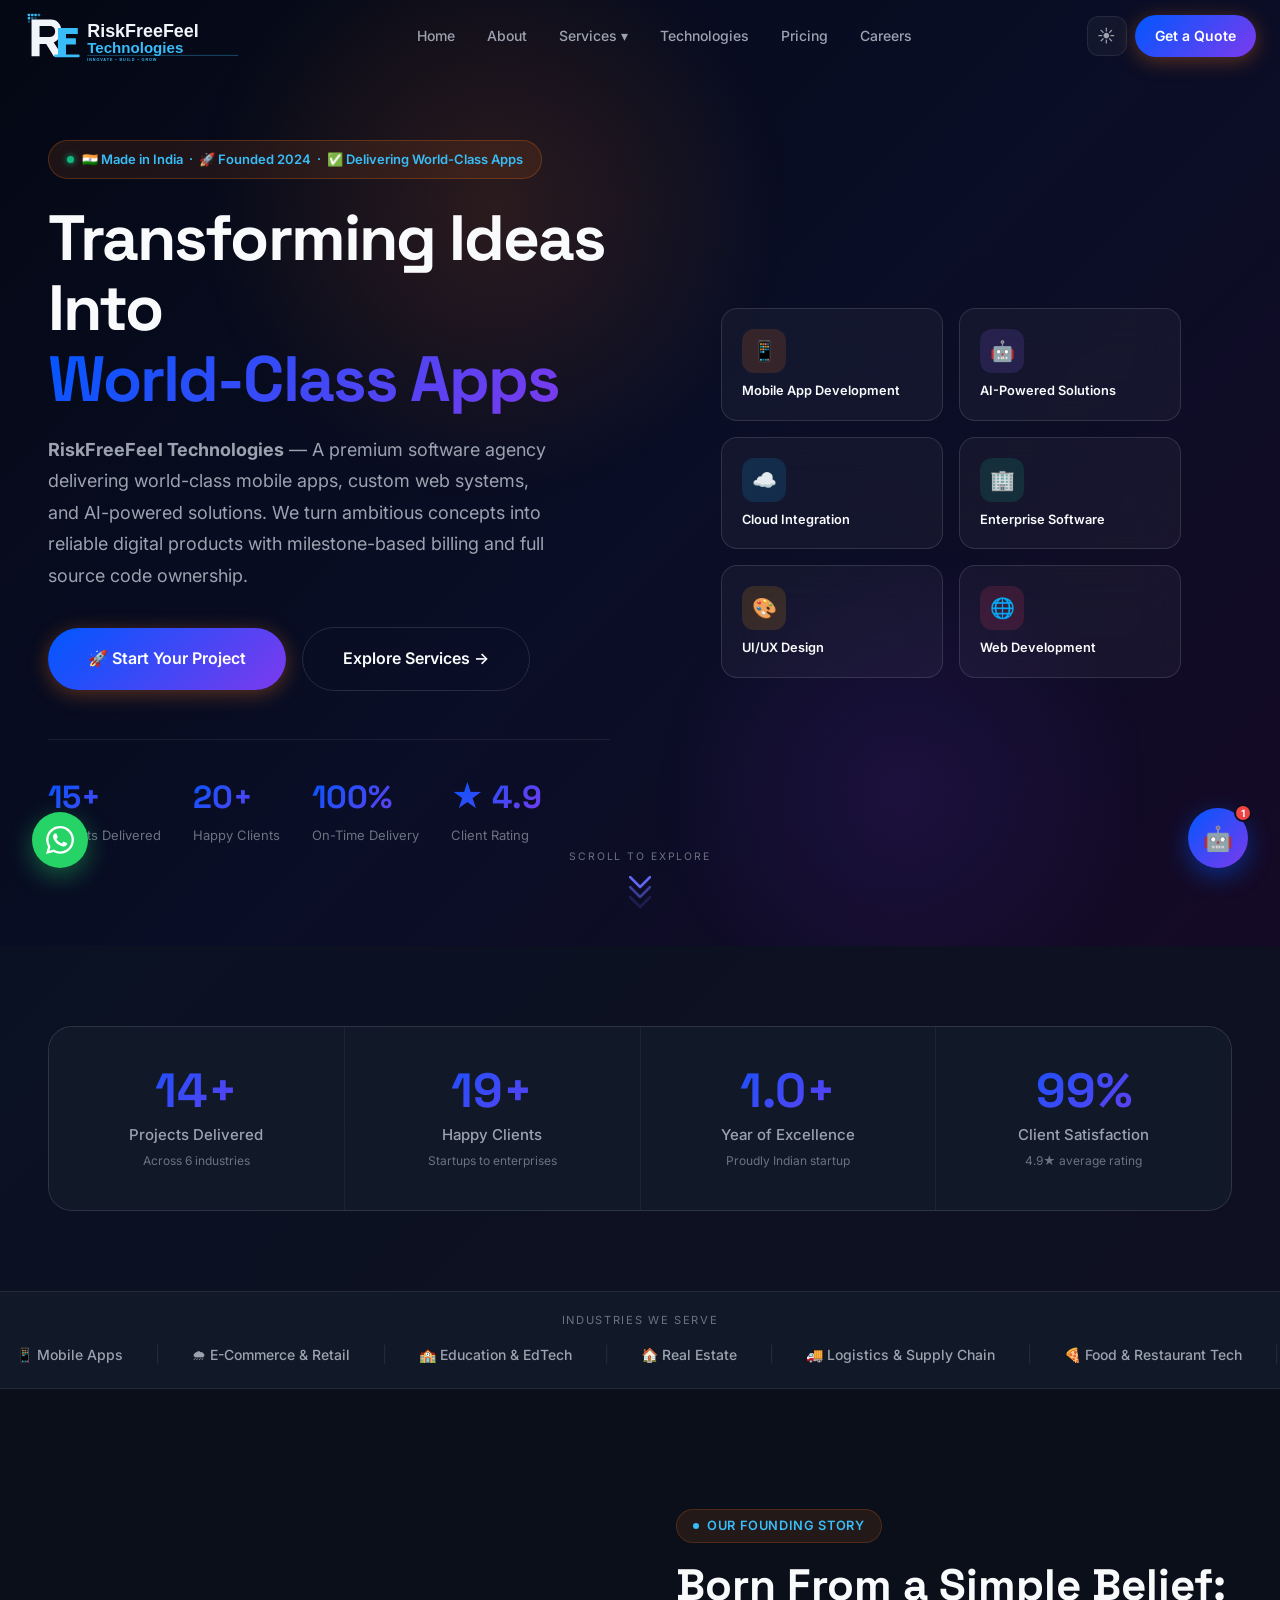
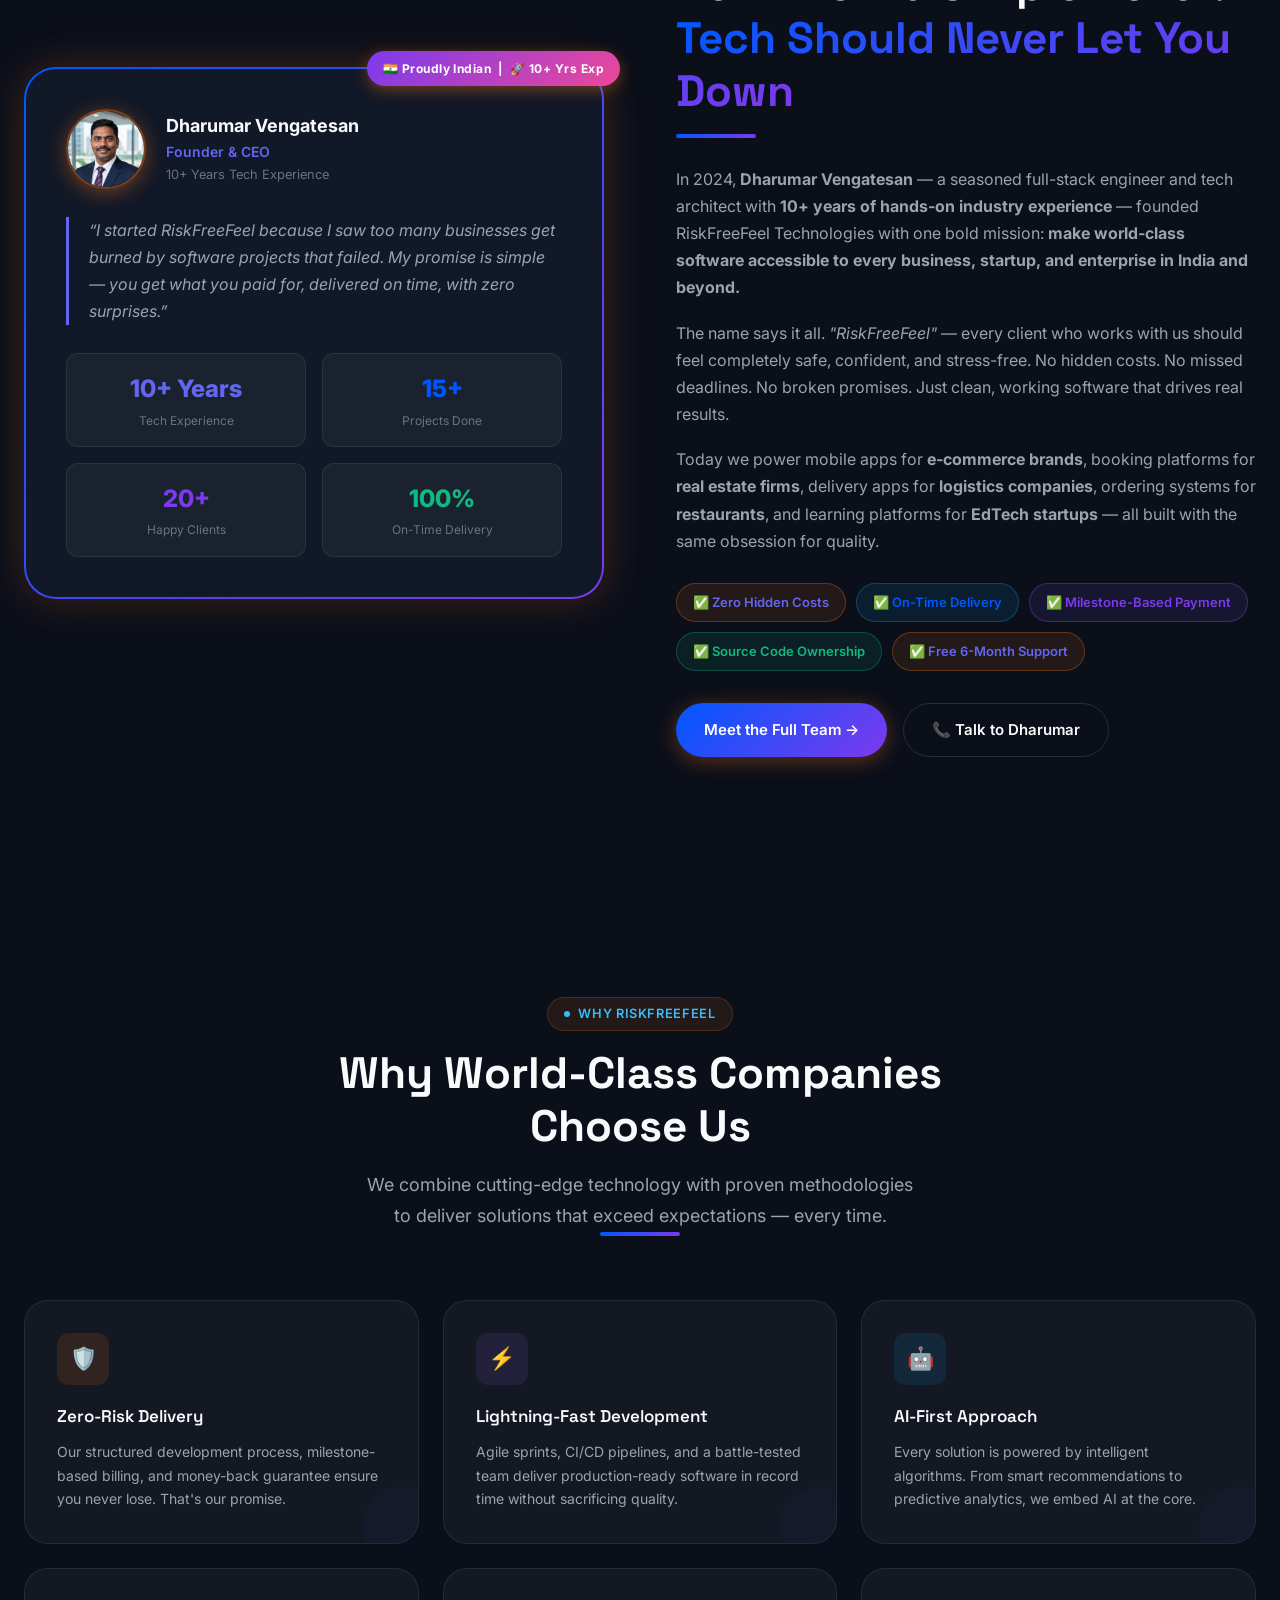
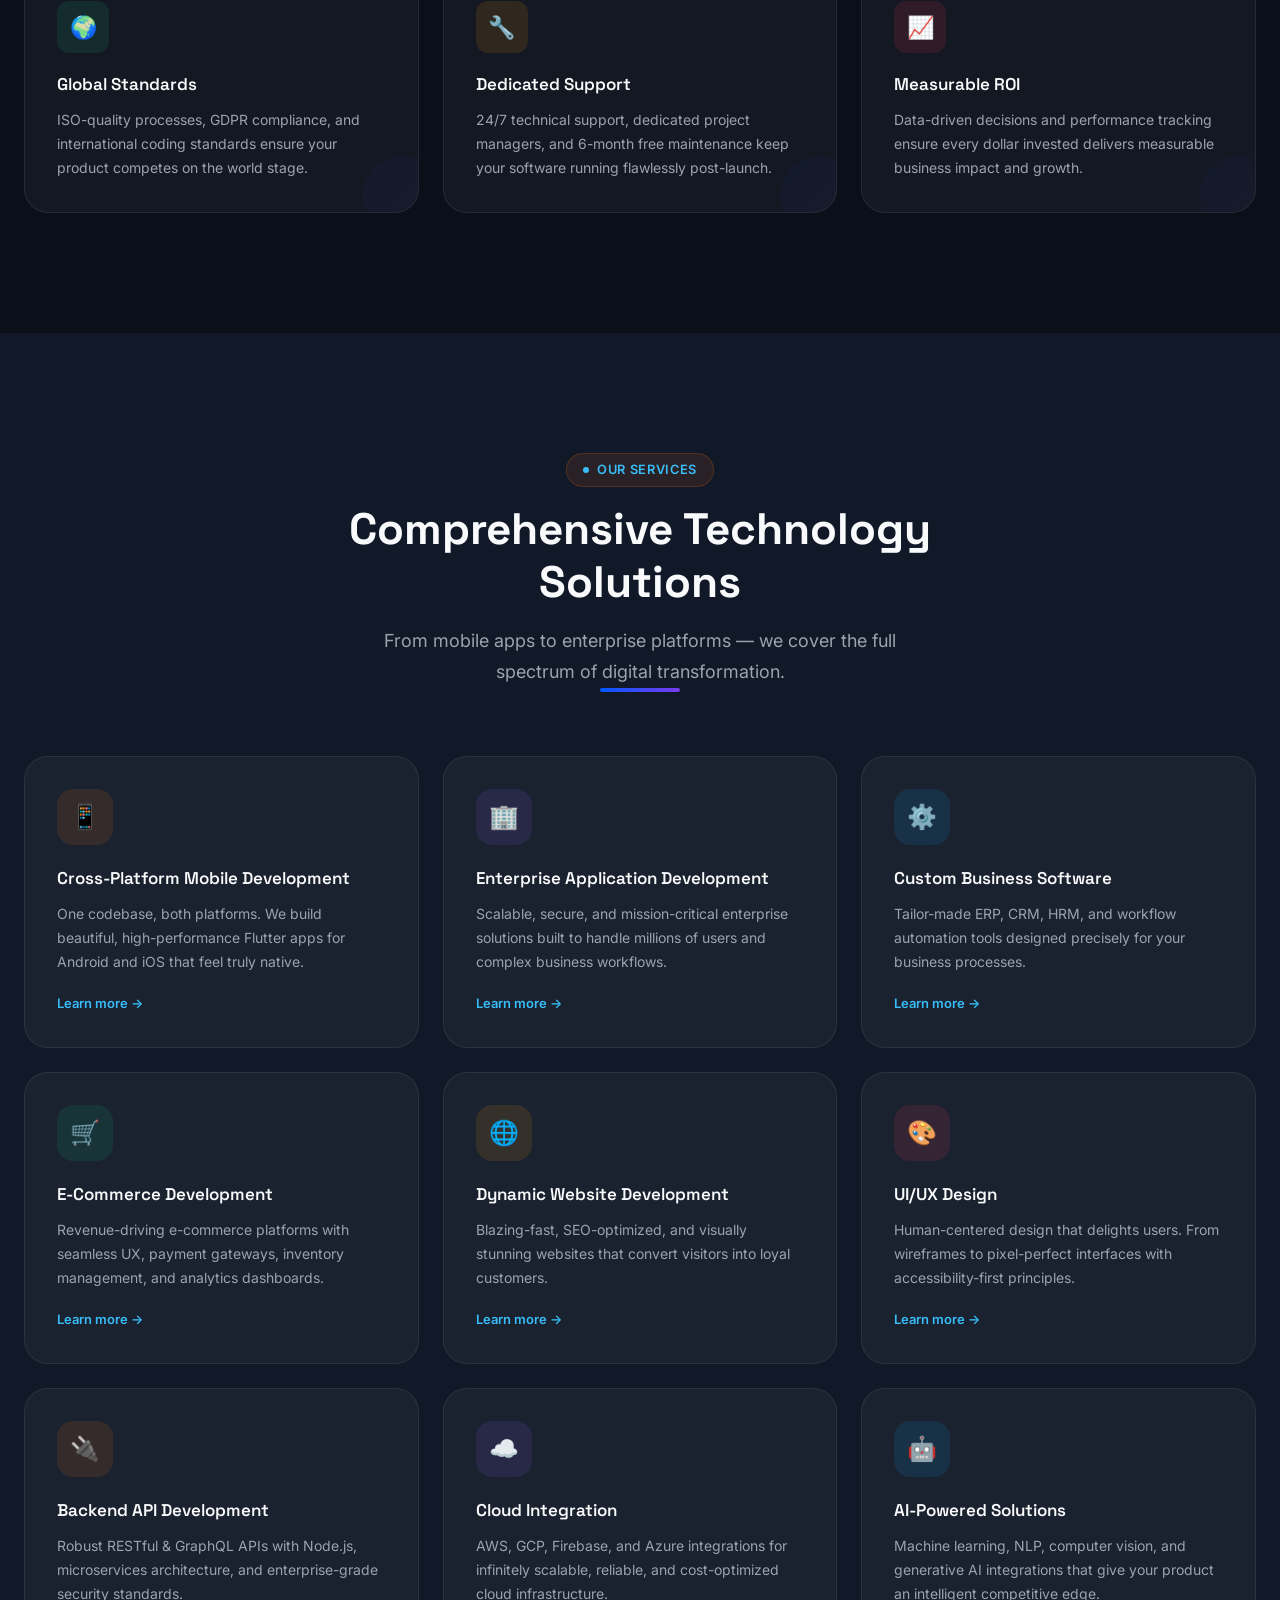
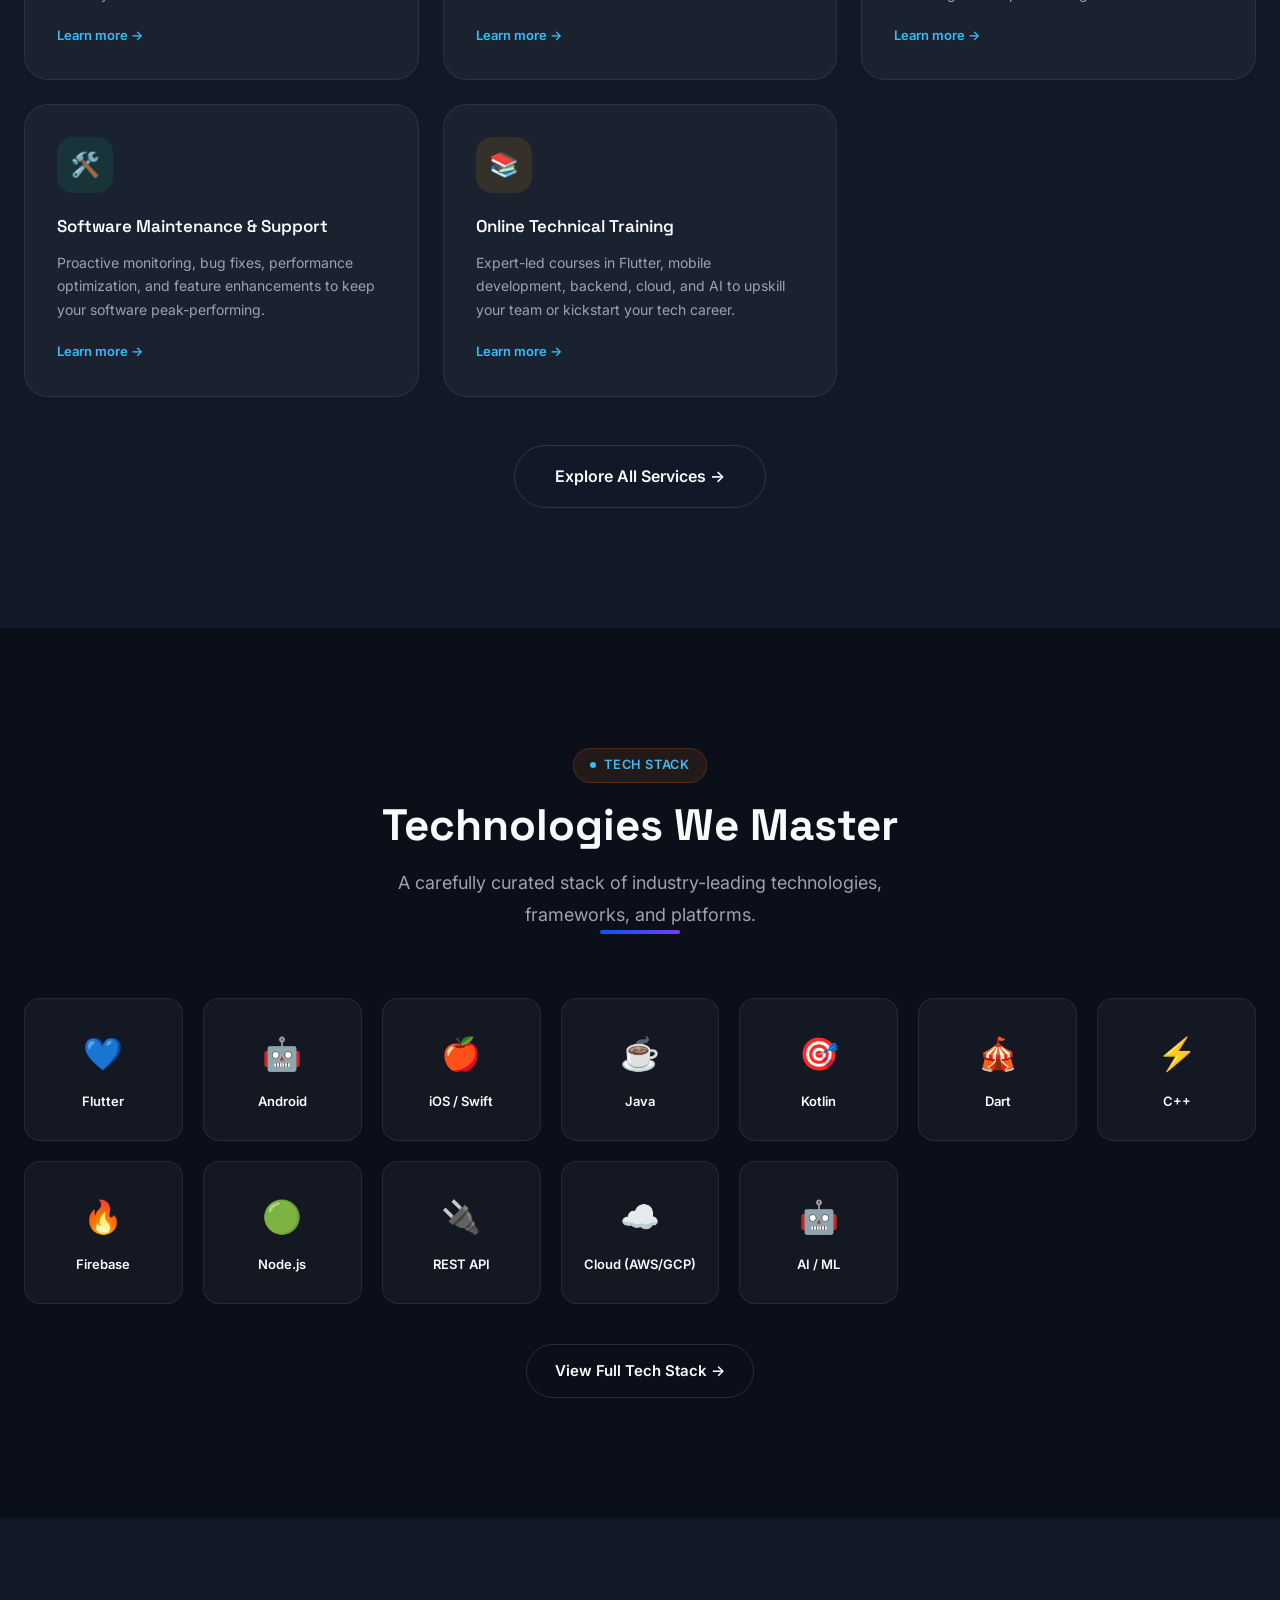
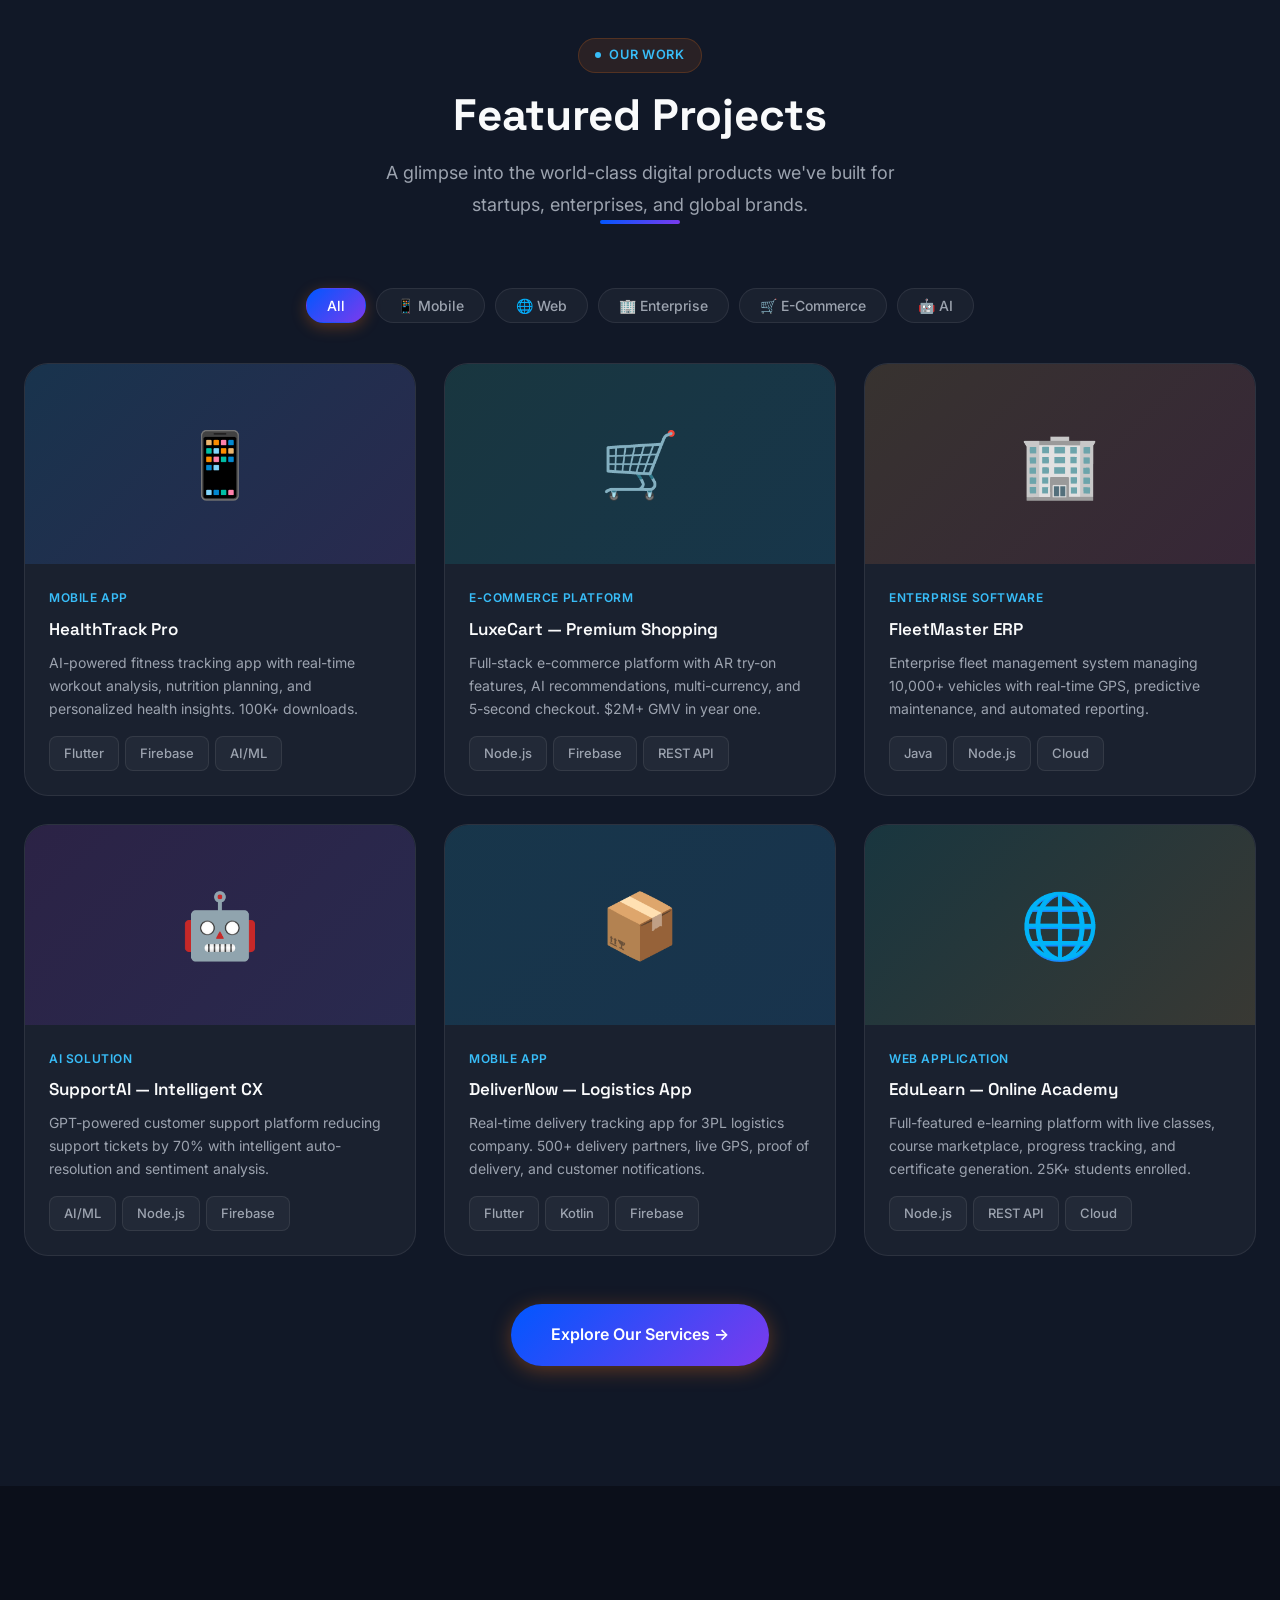
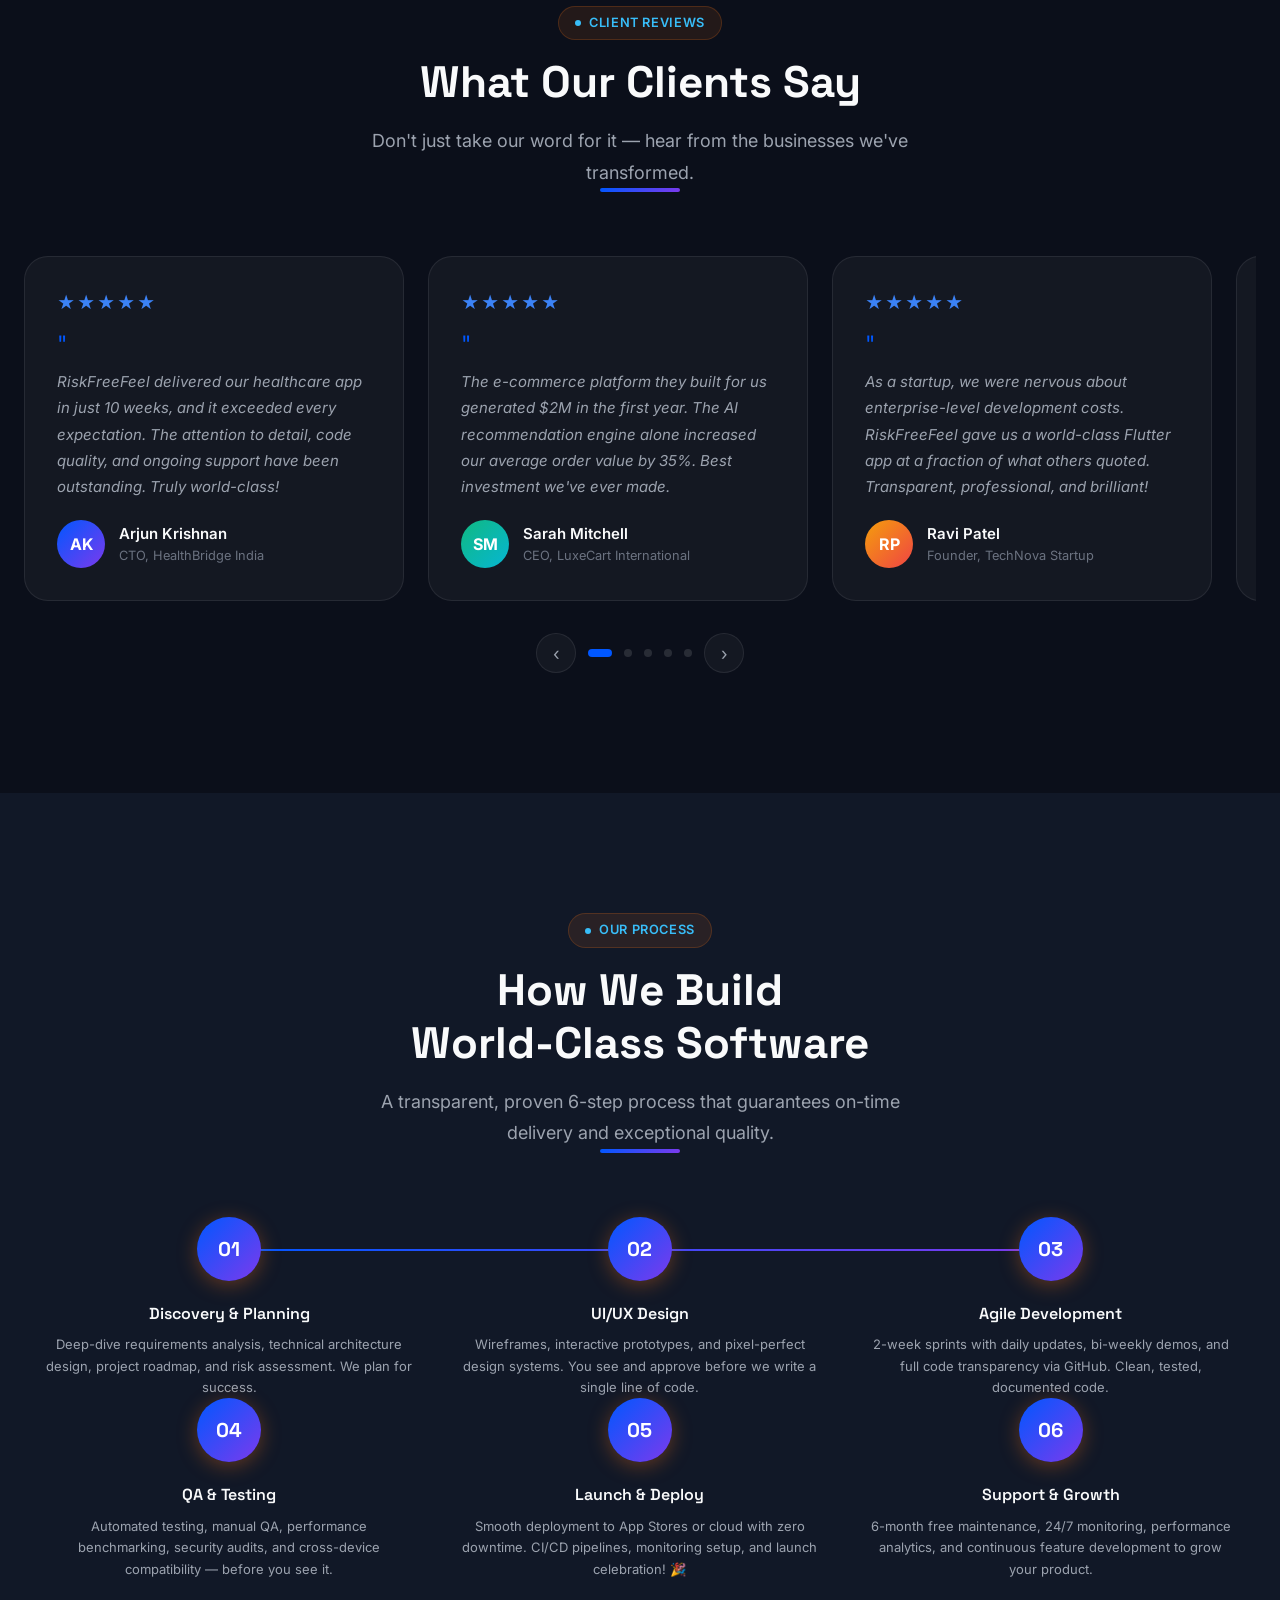
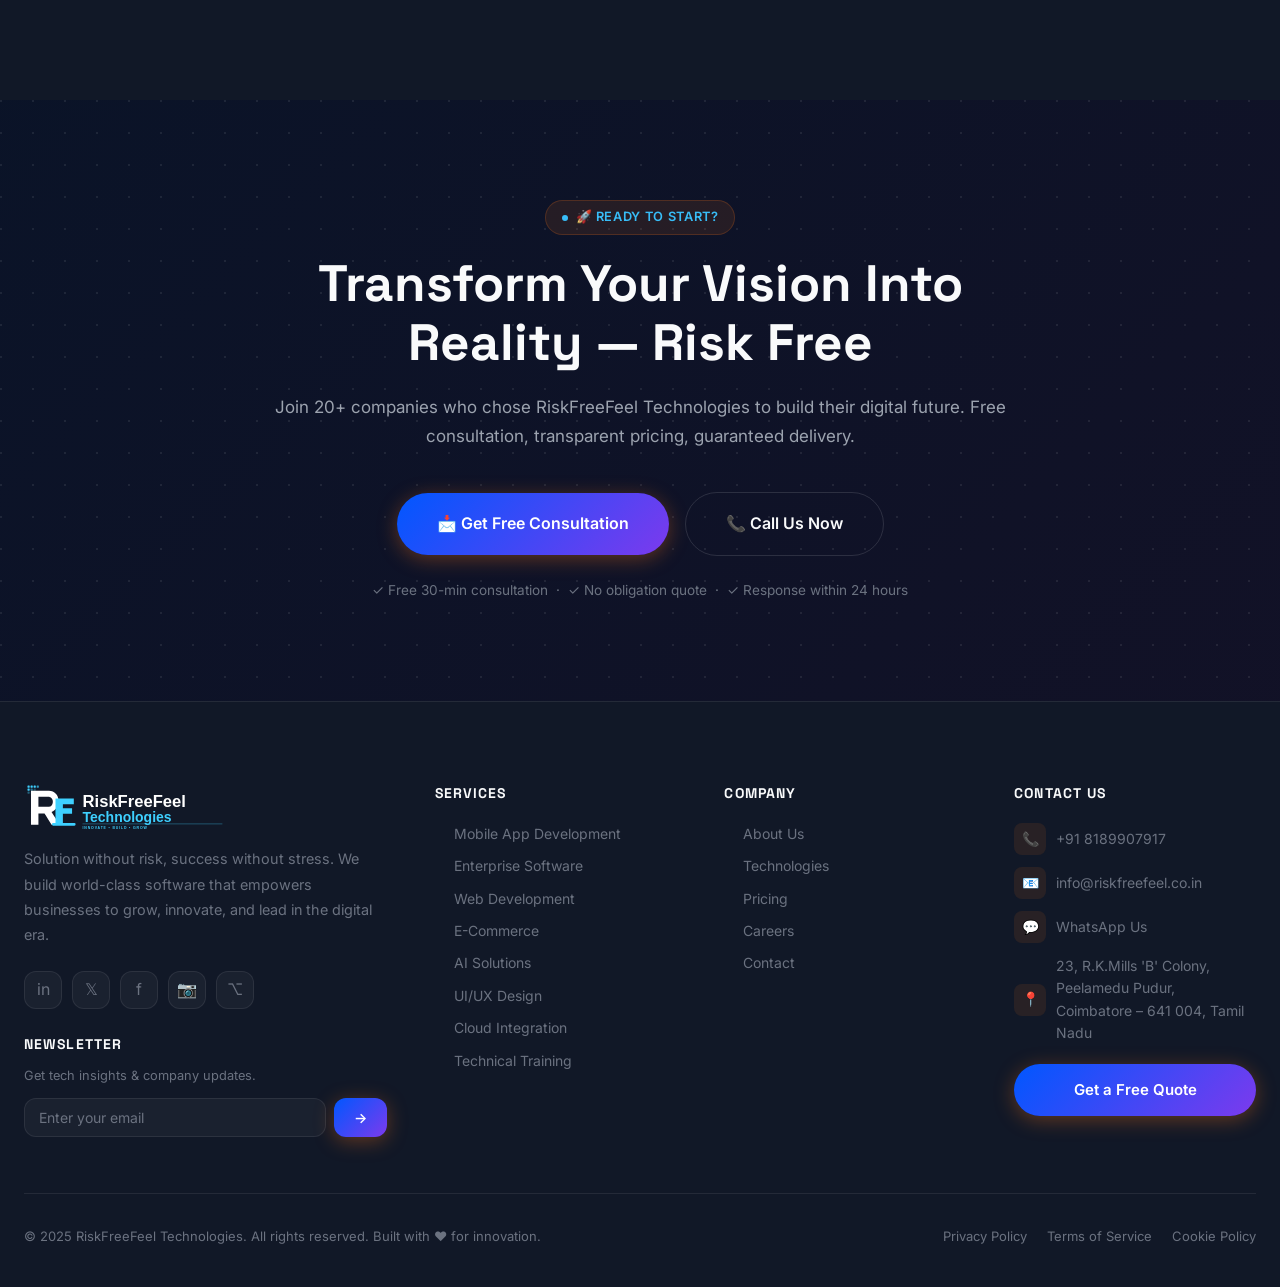
==== commit 2ebbe431: "SEO: full technical SEO overhaul for www.riskfreefeel.co.in - Fix primary domain across all canonica" ====
--- a/index.html
+++ b/index.html
@@ -1,58 +1,128 @@
-<!DOCTYPE html>
+﻿<!DOCTYPE html>
 <html lang="en" data-theme="dark">
 <head>
   <meta charset="UTF-8" />
   <meta name="viewport" content="width=device-width, initial-scale=1.0" />
   <meta http-equiv="X-UA-Compatible" content="IE=edge" />
 
-  <!-- SEO Meta Tags -->
-  <title>RiskFreeFeel Technologies — Solution Without Risk, Success Without Stress</title>
-  <meta name="description" content="RiskFreeFeel Technologies is a world-class AI-powered software company specializing in mobile app development, enterprise software, AI solutions, and digital transformation. We deliver innovation without risk." />
-  <meta name="keywords" content="mobile app development, Flutter, Android, iOS, enterprise software, AI solutions, web development, e-commerce, RiskFreeFeel Technologies" />
+  <!-- Primary SEO Meta Tags -->
+  <title>RiskFreeFeel Technologies | Software Development Company in India</title>
+  <meta name="description" content="RiskFreeFeel Technologies provides professional software development, mobile app development, Flutter development, web development, and digital solutions for businesses across India and globally." />
+  <meta name="keywords" content="software development company, software development company in India, mobile app development company, Flutter app development, web development company, custom software development, IT solutions company, digital solutions company" />
   <meta name="author" content="RiskFreeFeel Technologies" />
   <meta name="robots" content="index, follow" />
-  <link rel="canonical" href="https://riskfreefeel.co.in/" />
-
-  <!-- Open Graph -->
+  <meta name="theme-color" content="#0057FF" />
+  <link rel="canonical" href="https://www.riskfreefeel.co.in/" />
+
+  <!-- Open Graph / Facebook -->
   <meta property="og:type" content="website" />
-  <meta property="og:title" content="RiskFreeFeel Technologies — World-Class Software Solutions" />
-  <meta property="og:description" content="Solution without risk, success without stress. AI-powered software development company delivering world-class mobile apps, enterprise solutions, and digital transformation." />
-  <meta property="og:url" content="https://riskfreefeel.co.in/" />
+  <meta property="og:locale" content="en_IN" />
+  <meta property="og:title" content="RiskFreeFeel Technologies | Software Development Company" />
+  <meta property="og:description" content="RiskFreeFeel Technologies — Solution without risk, success without stress. We build world-class mobile apps, enterprise software, and AI-powered solutions for businesses in India and globally." />
+  <meta property="og:url" content="https://www.riskfreefeel.co.in/" />
   <meta property="og:site_name" content="RiskFreeFeel Technologies" />
-  <meta property="og:image" content="https://riskfreefeel.co.in/assets/images/og-cover.jpg" />
-
-  <!-- Twitter Card -->
+  <meta property="og:image" content="https://www.riskfreefeel.co.in/assets/images/og-cover.jpg" />
+  <meta property="og:image:width" content="1200" />
+  <meta property="og:image:height" content="630" />
+  <meta property="og:image:alt" content="RiskFreeFeel Technologies — Software Development Company" />
+
+  <!-- Twitter / X Card -->
   <meta name="twitter:card" content="summary_large_image" />
-  <meta name="twitter:title" content="RiskFreeFeel Technologies" />
-  <meta name="twitter:description" content="Solution without risk, success without stress." />
+  <meta name="twitter:title" content="RiskFreeFeel Technologies | Software Development Company" />
+  <meta name="twitter:description" content="Solution without risk, success without stress. World-class mobile apps, enterprise software, and AI-powered solutions built in India." />
+  <meta name="twitter:image" content="https://www.riskfreefeel.co.in/assets/images/og-cover.jpg" />
+  <meta name="twitter:image:alt" content="RiskFreeFeel Technologies" />
 
   <!-- Favicon -->
-  <link rel="icon" type="image/svg+xml" href="data:image/svg+xml,<svg xmlns='http://www.w3.org/2000/svg' viewBox='0 0 100 100'><defs><linearGradient id='g' x1='0%25' y1='0%25' x2='100%25' y2='100%25'><stop offset='0%25' stop-color='%230057FF'/><stop offset='100%25' stop-color='%237C3AED'/></linearGradient></defs><rect width='100' height='100' rx='20' fill='url(%23g)'/><text y='.9em' font-size='52' x='50%25' text-anchor='middle' fill='white' font-weight='900' dy='.1em' font-family='Arial,sans-serif'>RF</text></svg>" />
+  <link rel="icon" type="image/svg+xml" href="data:image/svg+xml,<svg xmlns='http://www.w3.org/2000/svg' viewBox='0 0 100 100'><defs><linearGradient id='g' x1='0%' y1='0%' x2='100%' y2='100%'><stop offset='0%' stop-color='%230057FF'/><stop offset='100%' stop-color='%237C3AED'/></linearGradient></defs><rect width='100' height='100' rx='20' fill='url(%23g)'/><text y='.9em' font-size='52' x='50%' text-anchor='middle' fill='white' font-weight='900' dy='.1em' font-family='Arial,sans-serif'>RF</text></svg>" />
+
+  <!-- Google Fonts — preconnect for performance, then load non-blocking -->
+  <link rel="preconnect" href="https://fonts.googleapis.com" />
+  <link rel="preconnect" href="https://fonts.gstatic.com" crossorigin />
+  <link rel="stylesheet" href="https://fonts.googleapis.com/css2?family=Space+Grotesk:wght@300;400;500;600;700&family=Inter:wght@300;400;500;600;700;800&family=JetBrains+Mono:wght@400;500&display=swap" />
 
   <!-- Stylesheets -->
   <link rel="stylesheet" href="assets/css/globals.css" />
   <link rel="stylesheet" href="assets/css/navbar.css" />
   <link rel="stylesheet" href="assets/css/components.css" />
 
-  <!-- Structured Data -->
+  <!-- Structured Data: Organization -->
   <script type="application/ld+json">
   {
     "@context": "https://schema.org",
     "@type": "Organization",
     "name": "RiskFreeFeel Technologies",
-    "url": "https://riskfreefeel.co.in",
-    "description": "World-class AI-powered software development company",
-    "foundingDate": "2019",
-    "address": { "@type": "PostalAddress", "addressCountry": "IN" },
+    "url": "https://www.riskfreefeel.co.in",
+    "logo": "https://www.riskfreefeel.co.in/assets/images/logo.svg",
+    "description": "Professional software development company specializing in mobile app development, enterprise software, AI solutions, and digital transformation.",
+    "foundingDate": "2024",
+    "founder": {
+      "@type": "Person",
+      "name": "Dharumar Vengatesan",
+      "jobTitle": "Founder & CEO"
+    },
+    "address": {
+      "@type": "PostalAddress",
+      "streetAddress": "23, R.K.Mills 'B' Colony, Peelamedu Pudur",
+      "addressLocality": "Coimbatore",
+      "postalCode": "641004",
+      "addressRegion": "Tamil Nadu",
+      "addressCountry": "IN"
+    },
     "contactPoint": {
       "@type": "ContactPoint",
       "contactType": "customer service",
-      "email": "info@riskfreefeel.co.in"
+      "telephone": "+91-8189907917",
+      "email": "info@riskfreefeel.co.in",
+      "availableLanguage": ["English", "Tamil"]
     },
     "sameAs": [
       "https://linkedin.com/company/riskfreefeel",
       "https://twitter.com/riskfreefeel"
+    ],
+    "areaServed": "Worldwide",
+    "knowsAbout": [
+      "Mobile App Development",
+      "Flutter Development",
+      "Enterprise Software",
+      "Web Development",
+      "AI Solutions",
+      "UI/UX Design",
+      "Cloud Integration"
     ]
+  }
+  </script>
+
+  <!-- Structured Data: WebSite -->
+  <script type="application/ld+json">
+  {
+    "@context": "https://schema.org",
+    "@type": "WebSite",
+    "name": "RiskFreeFeel Technologies",
+    "url": "https://www.riskfreefeel.co.in",
+    "description": "Software development company in India specializing in mobile apps, enterprise software, and AI solutions.",
+    "potentialAction": {
+      "@type": "SearchAction",
+      "target": {
+        "@type": "EntryPoint",
+        "urlTemplate": "https://www.riskfreefeel.co.in/?s={search_term_string}"
+      },
+      "query-input": "required name=search_term_string"
+    }
+  }
+  </script>
+
+  <!-- Structured Data: WebPage -->
+  <script type="application/ld+json">
+  {
+    "@context": "https://schema.org",
+    "@type": "WebPage",
+    "name": "RiskFreeFeel Technologies | Software Development Company in India",
+    "description": "RiskFreeFeel Technologies provides professional software development, mobile app development, Flutter development, web development, and digital solutions for businesses.",
+    "url": "https://www.riskfreefeel.co.in/",
+    "isPartOf": { "@type": "WebSite", "url": "https://www.riskfreefeel.co.in" },
+    "about": { "@type": "Organization", "name": "RiskFreeFeel Technologies" },
+    "dateModified": "2026-08-13"
   }
   </script>
 </head>
--- a/assets/css/globals.css
+++ b/assets/css/globals.css
@@ -2,7 +2,7 @@
    RiskFreeFeel Technologies — Global Styles
    ============================================================ */
 
-@import url('https://fonts.googleapis.com/css2?family=Space+Grotesk:wght@300;400;500;600;700&family=Inter:wght@300;400;500;600;700;800&family=JetBrains+Mono:wght@400;500&display=swap');
+/* Google Fonts are loaded via <link> preconnect in each HTML <head> for non-blocking performance */
 @import 'variables.css';
 
 /* ── Reset & Base ─────────────────────────────────────────── */
--- a/assets/css/navbar.css
+++ b/assets/css/navbar.css
@@ -1,4 +1,4 @@
-﻿/* ============================================================
+/* ============================================================
    RiskFreeFeel Technologies — Navbar Styles
    ============================================================ */
 
@@ -294,7 +294,18 @@
   .hamburger { display: flex; }
 }
 
+@media (max-width: 768px) {
+  .navbar-logo img {
+    height: 40px !important;
+    width: auto !important;
+  }
+}
+
 @media (max-width: 480px) {
+  .navbar-logo img {
+    height: 32px !important;
+    width: auto !important;
+  }
   .navbar-logo-tagline { display: none; }
   .navbar-inner { height: 64px; }
   .mobile-menu { top: 64px; }
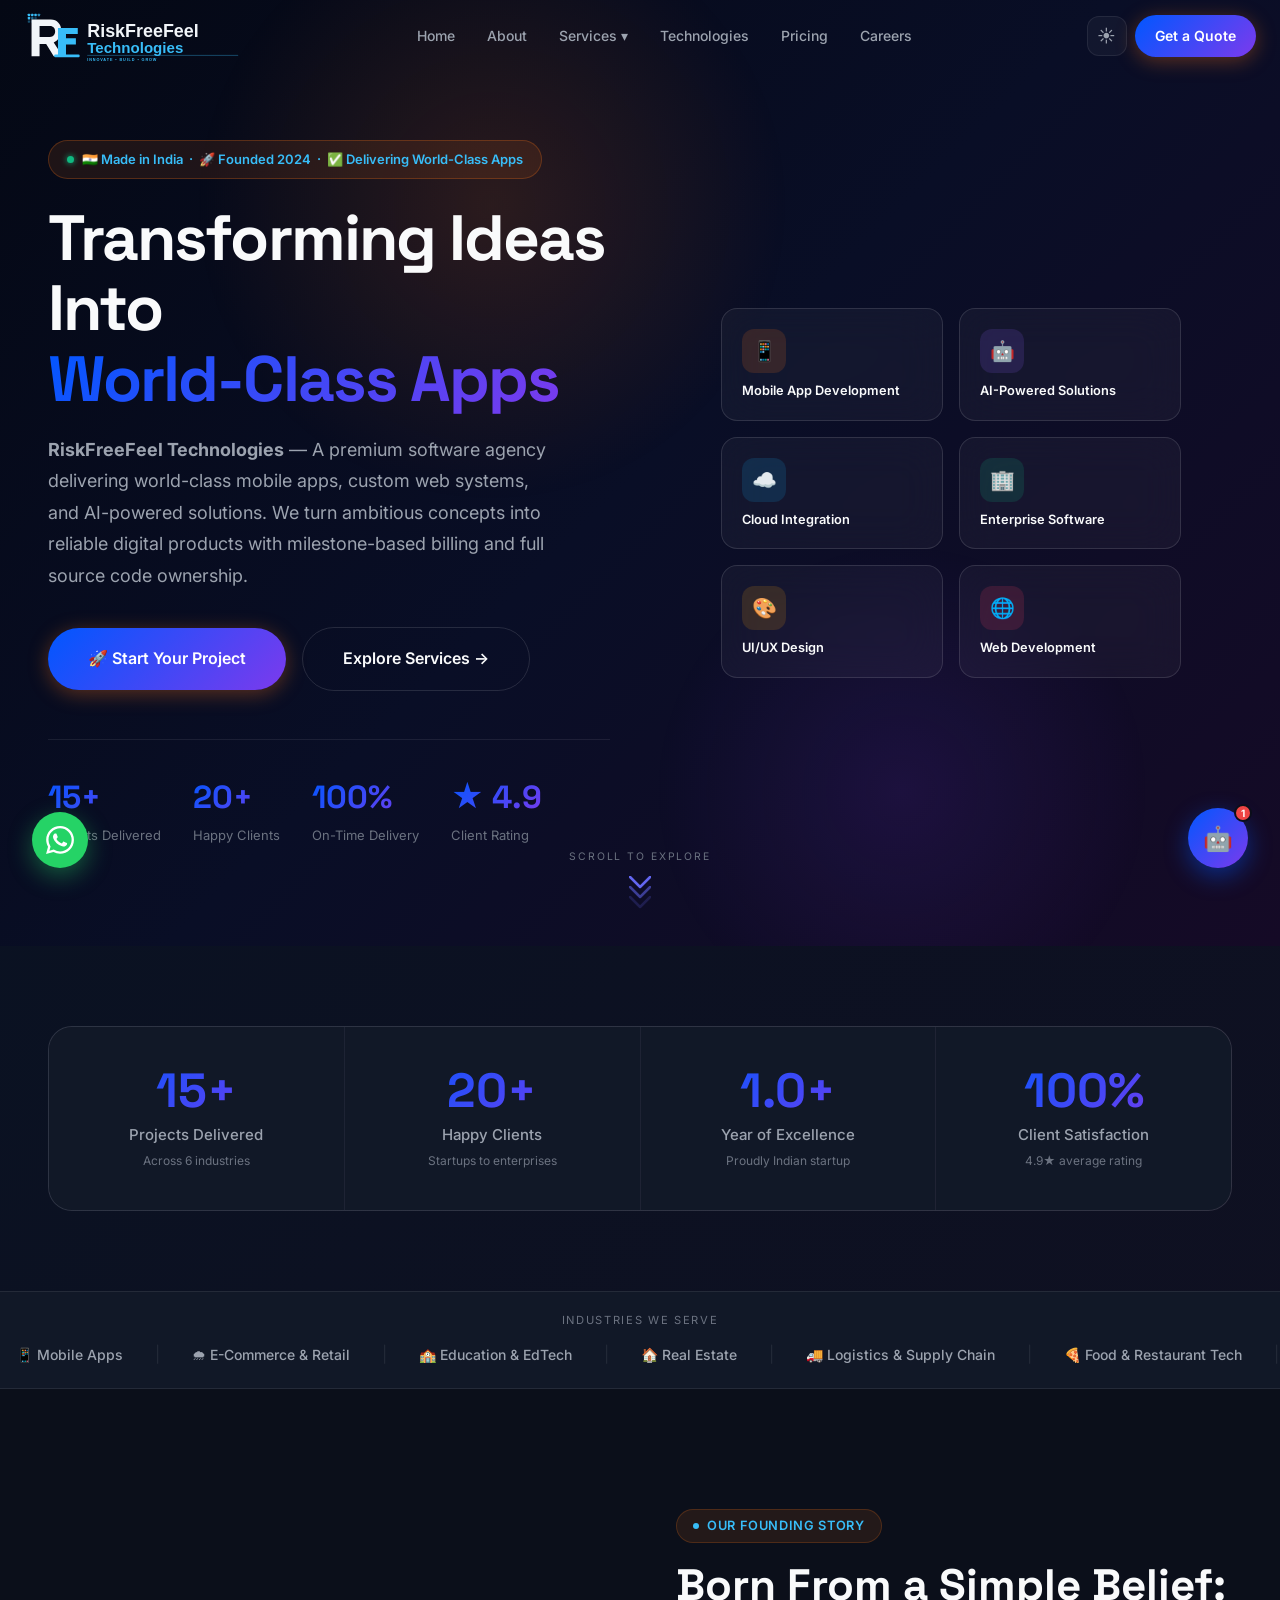
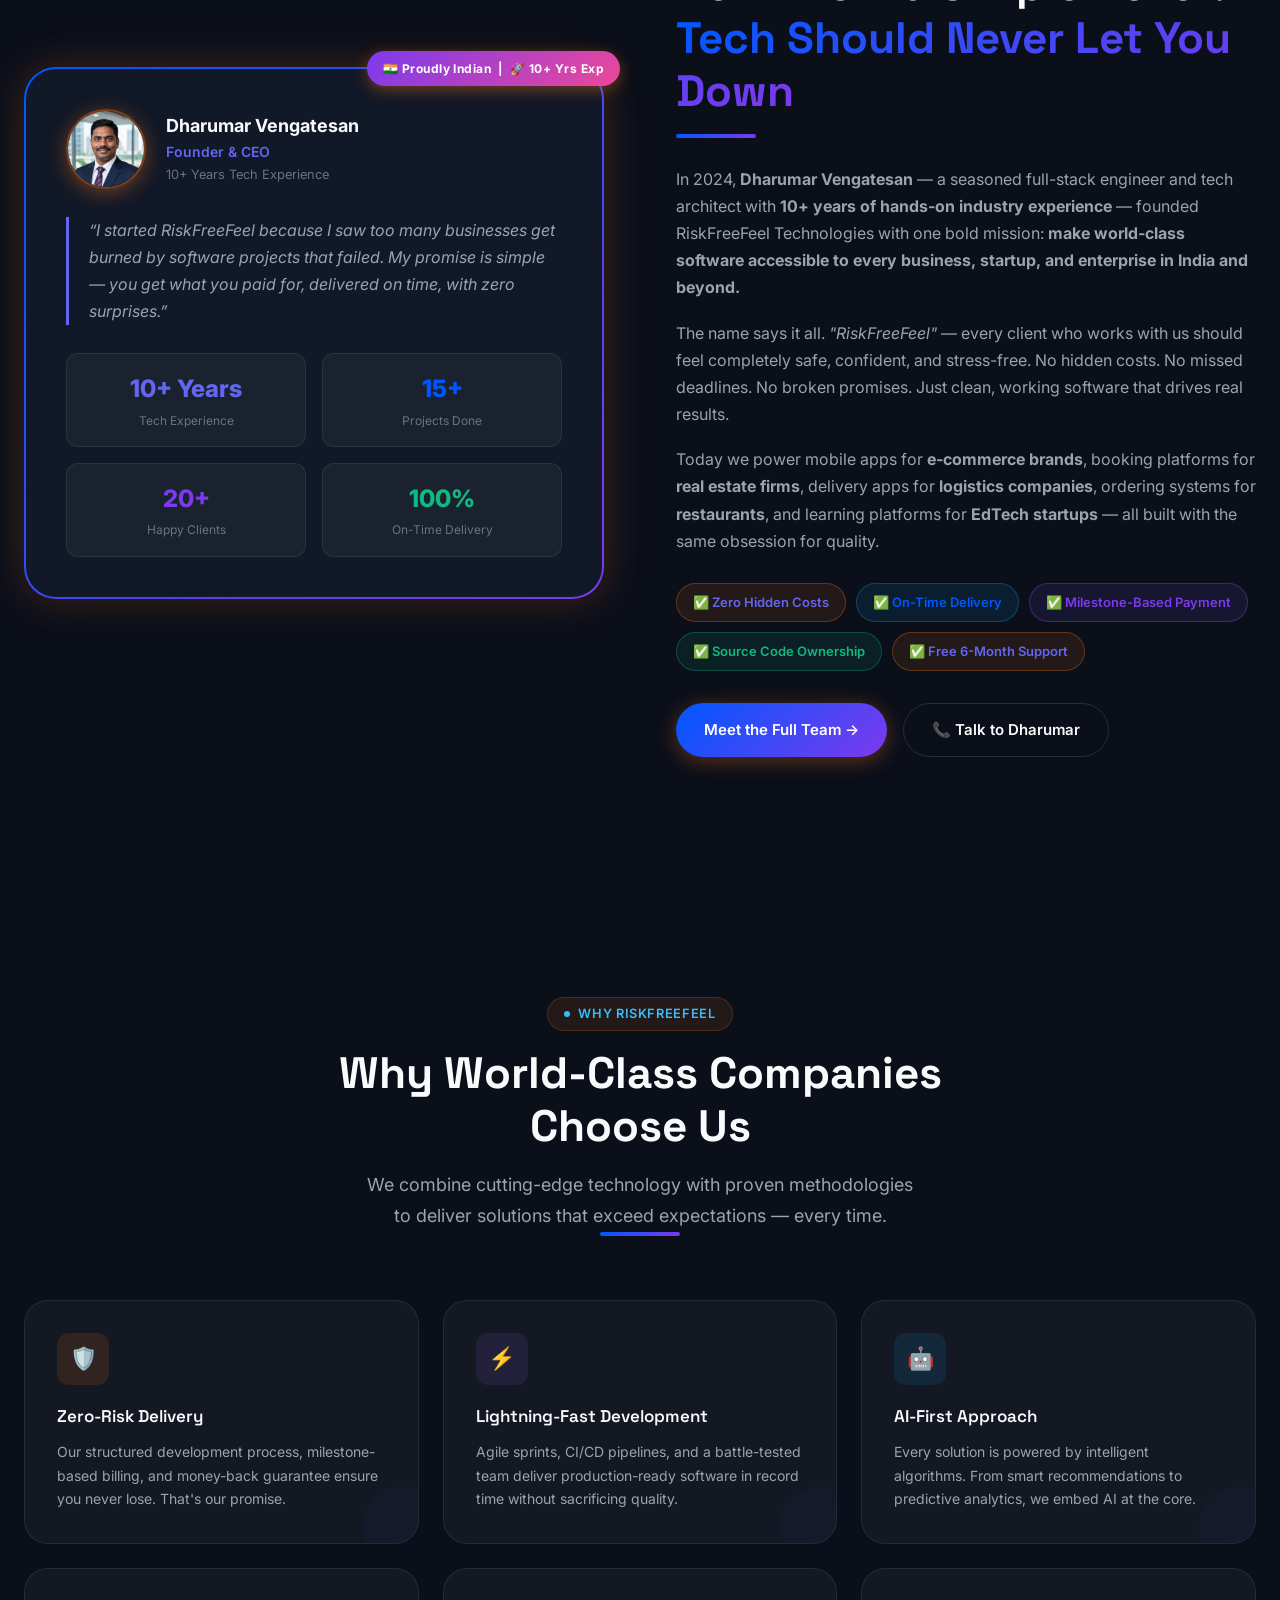
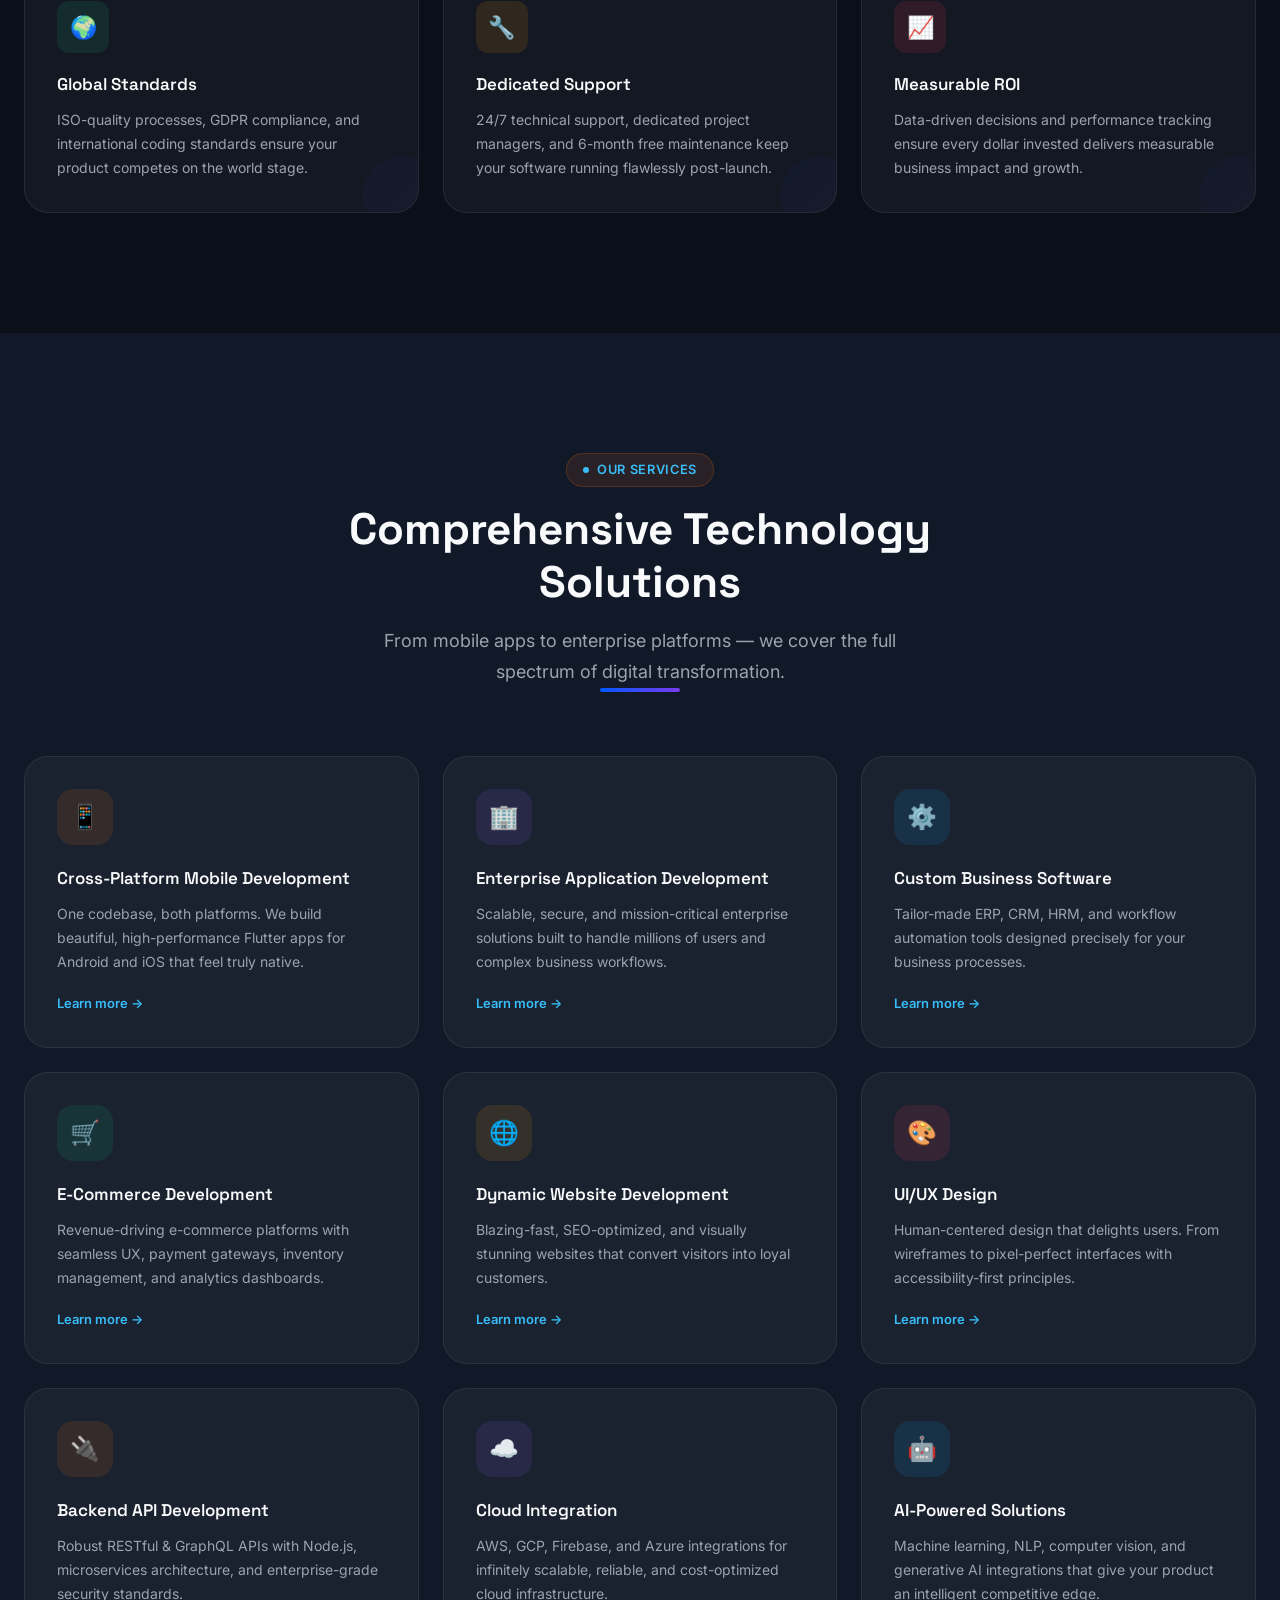
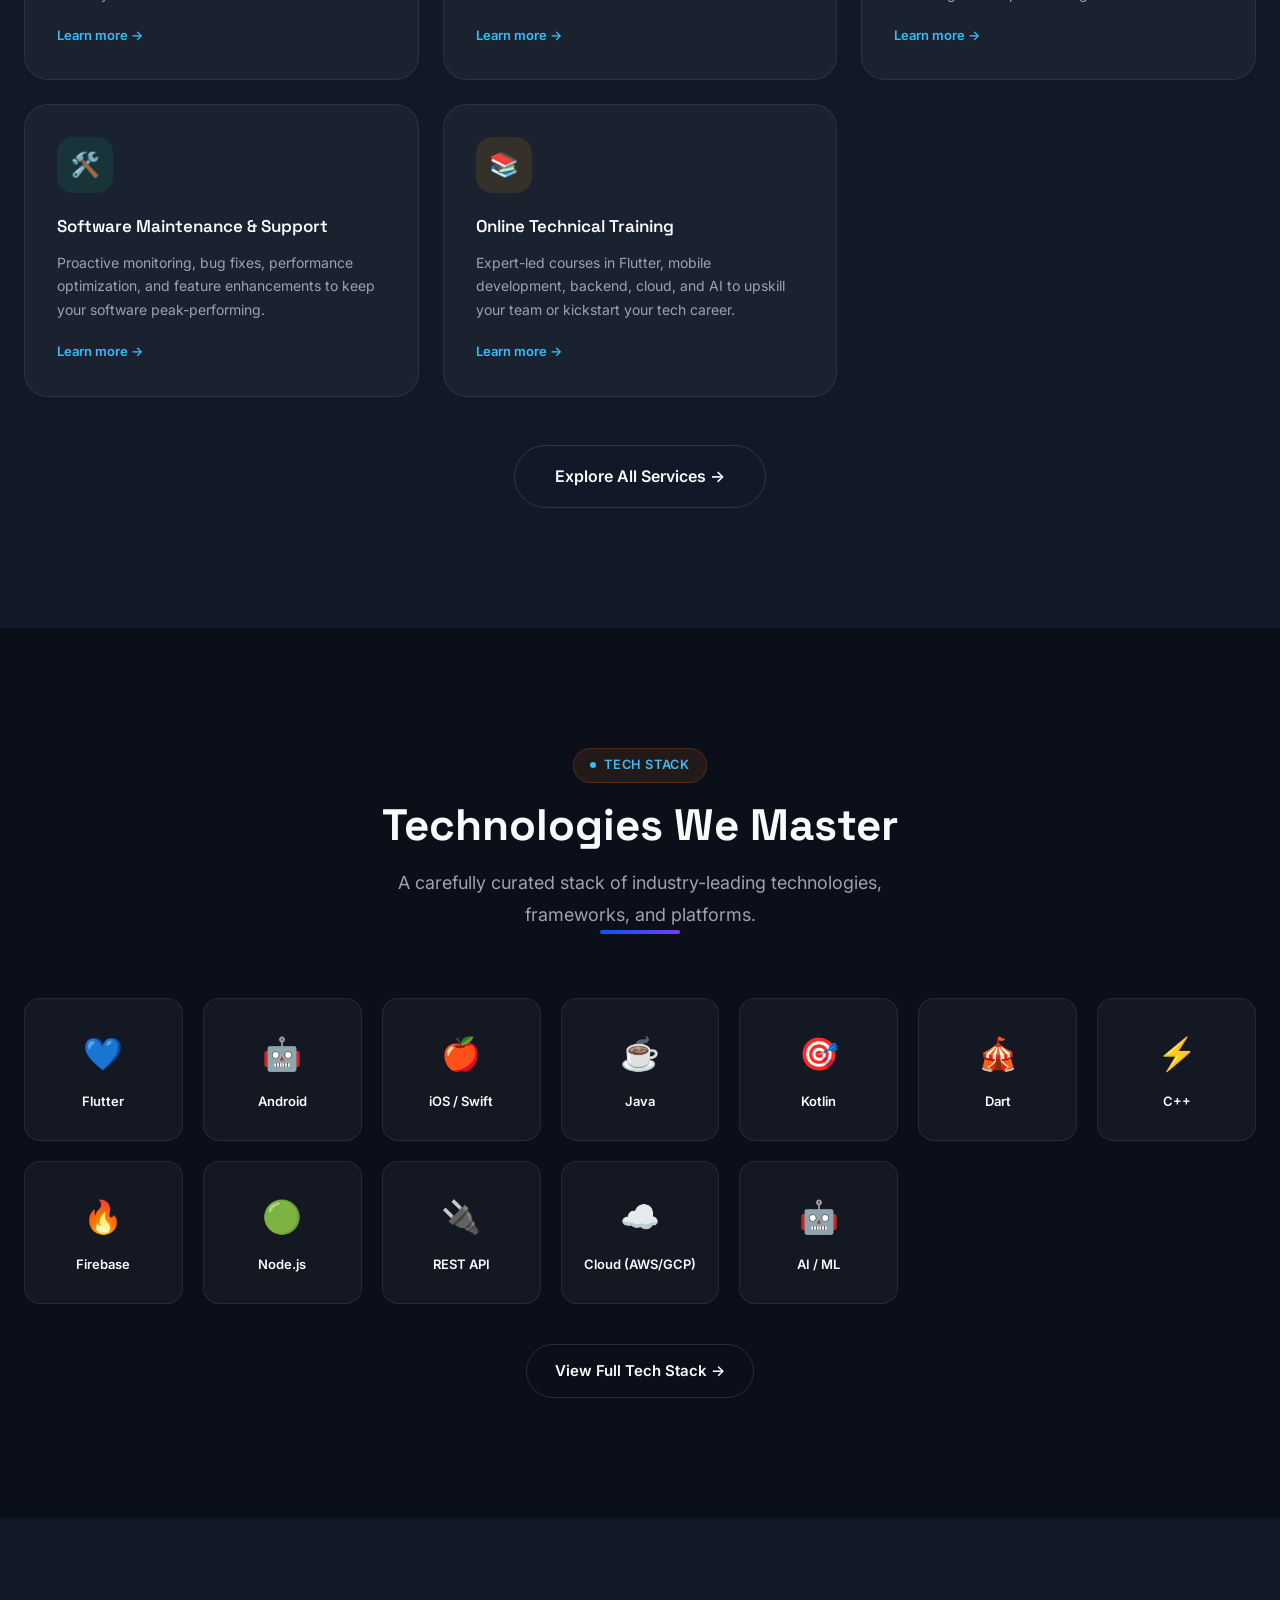
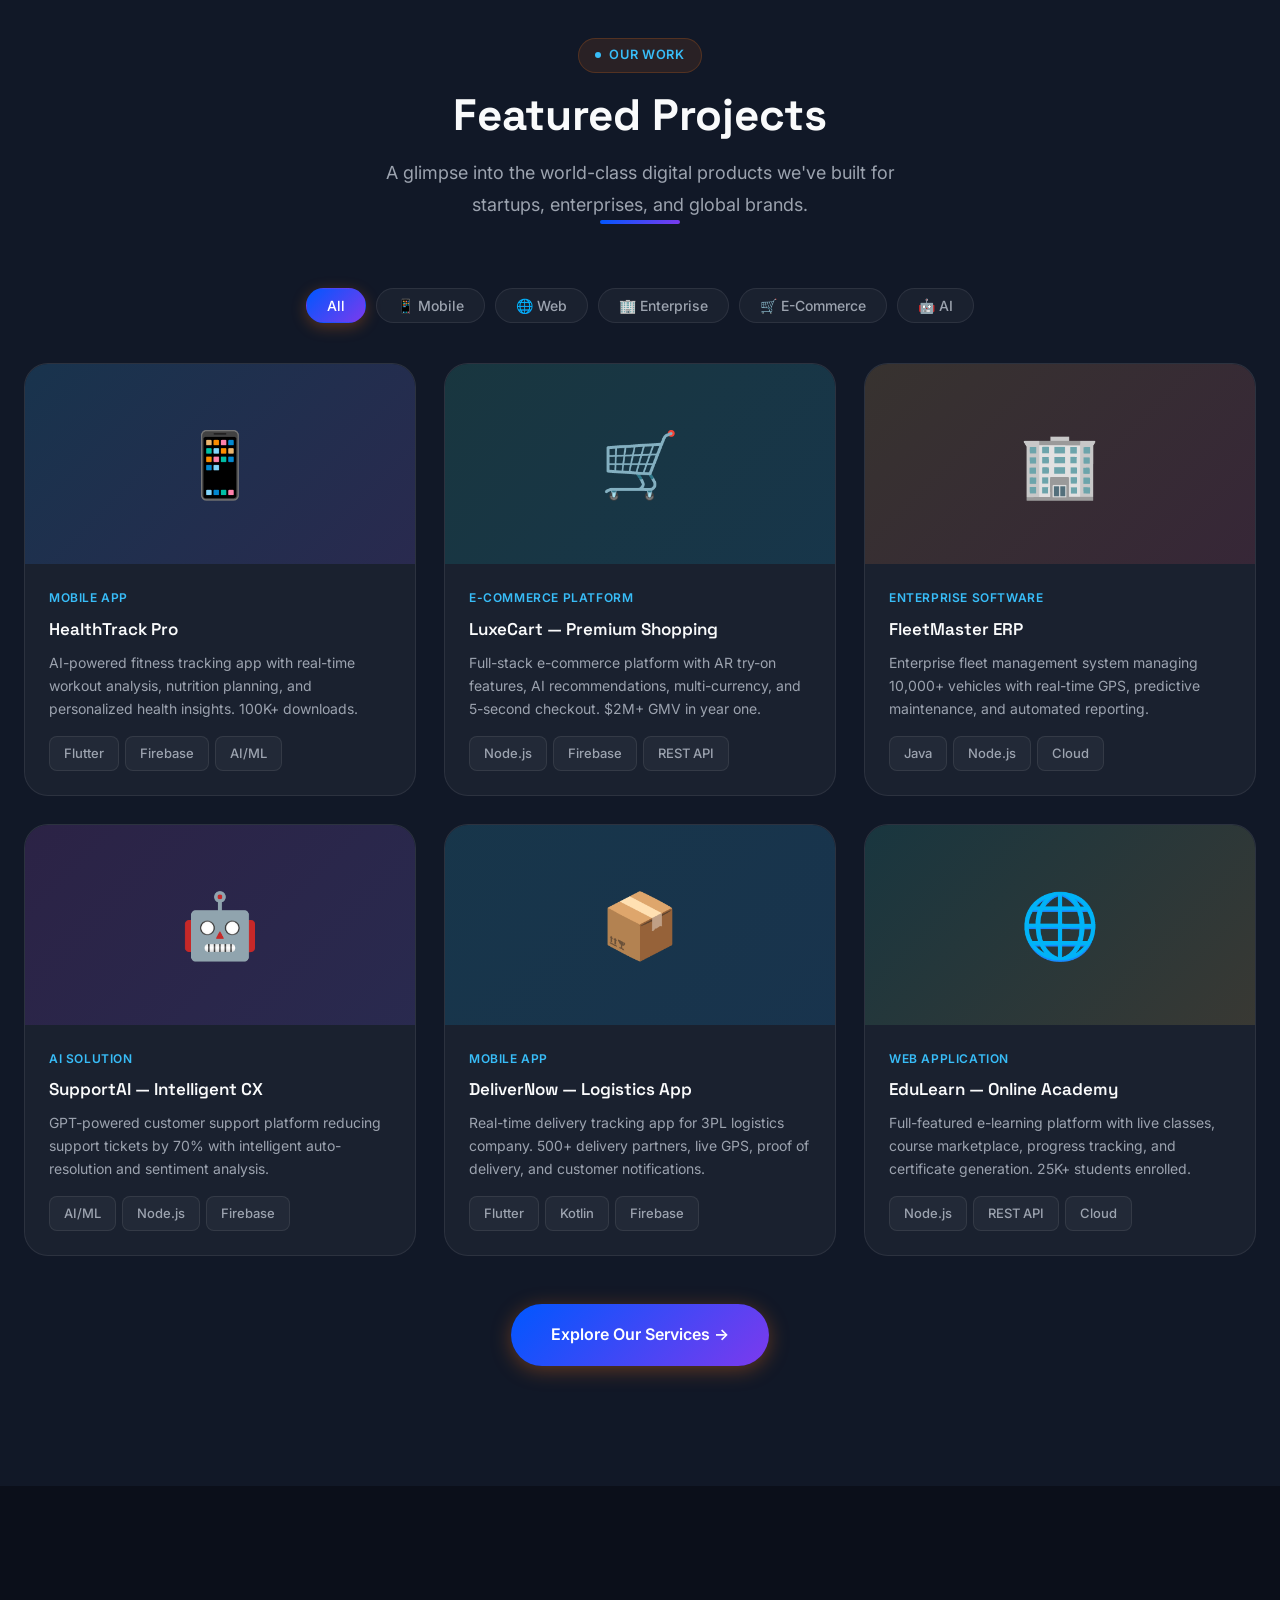
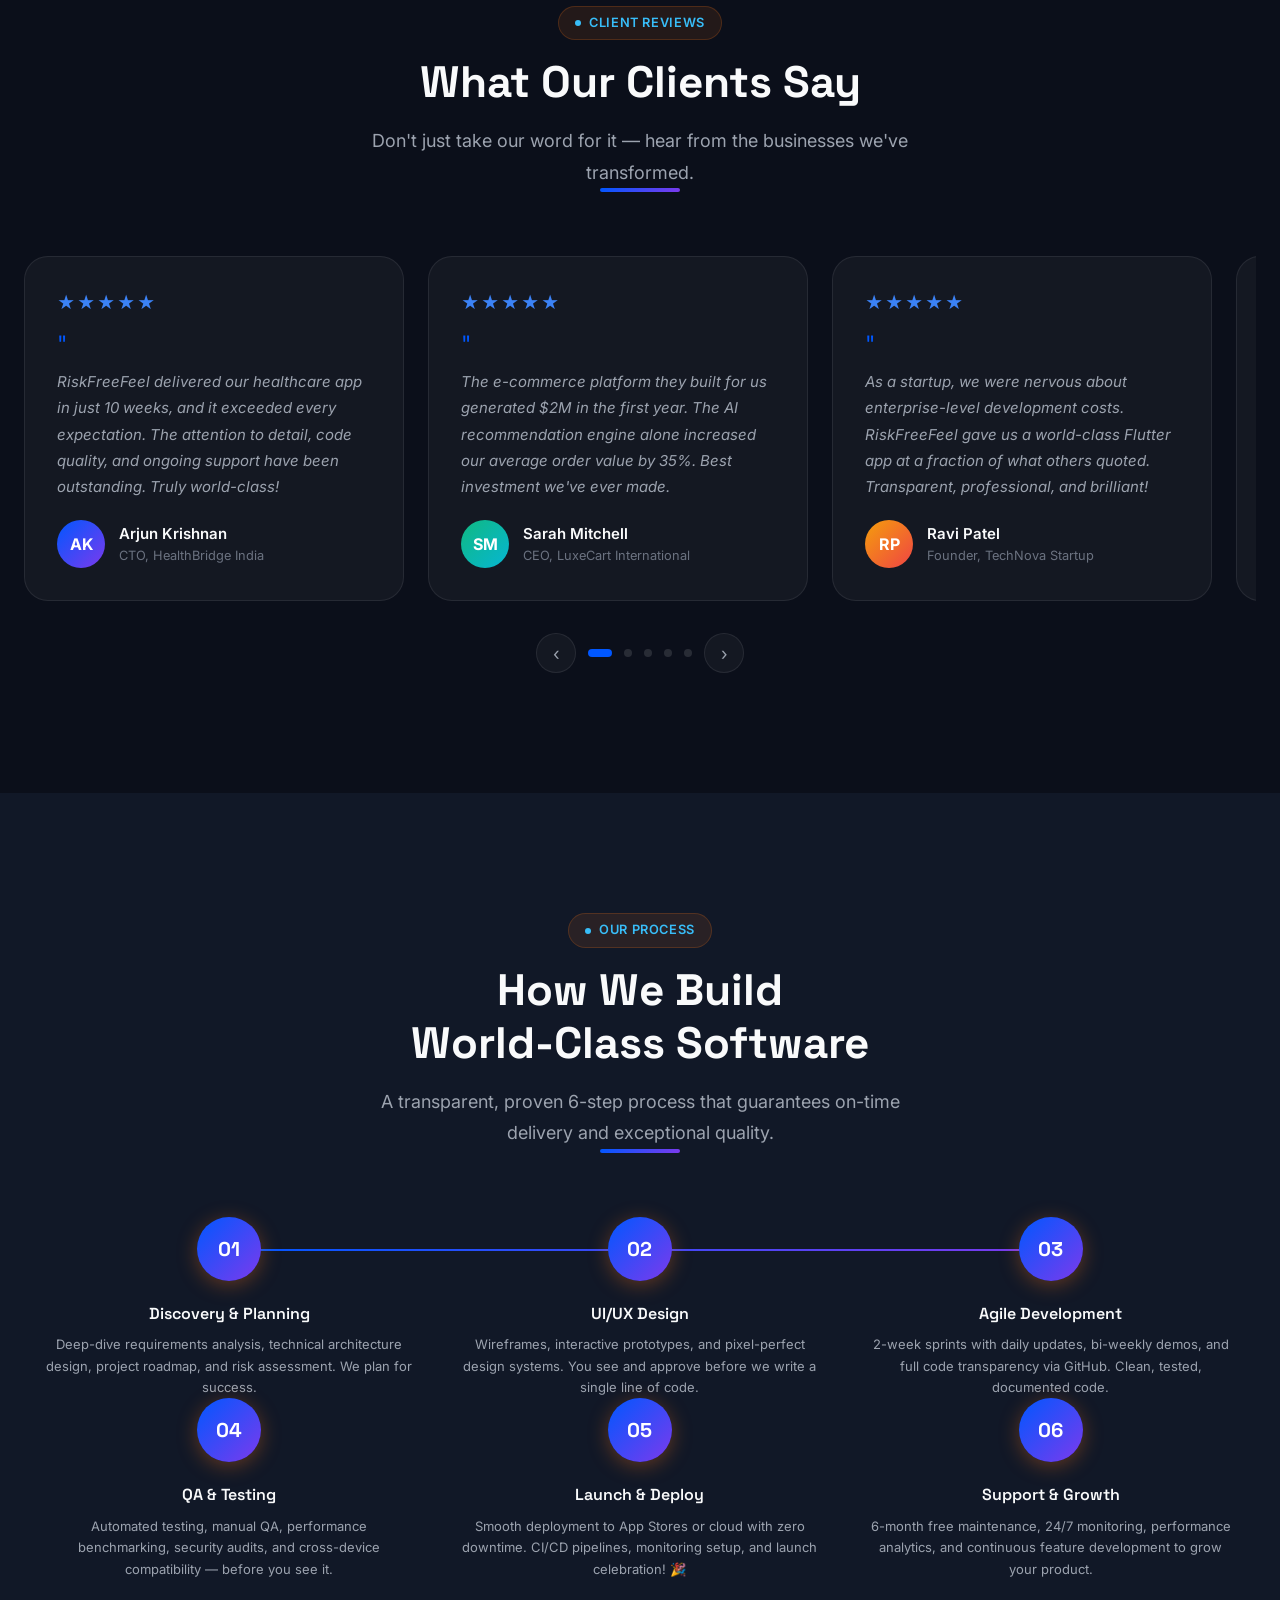
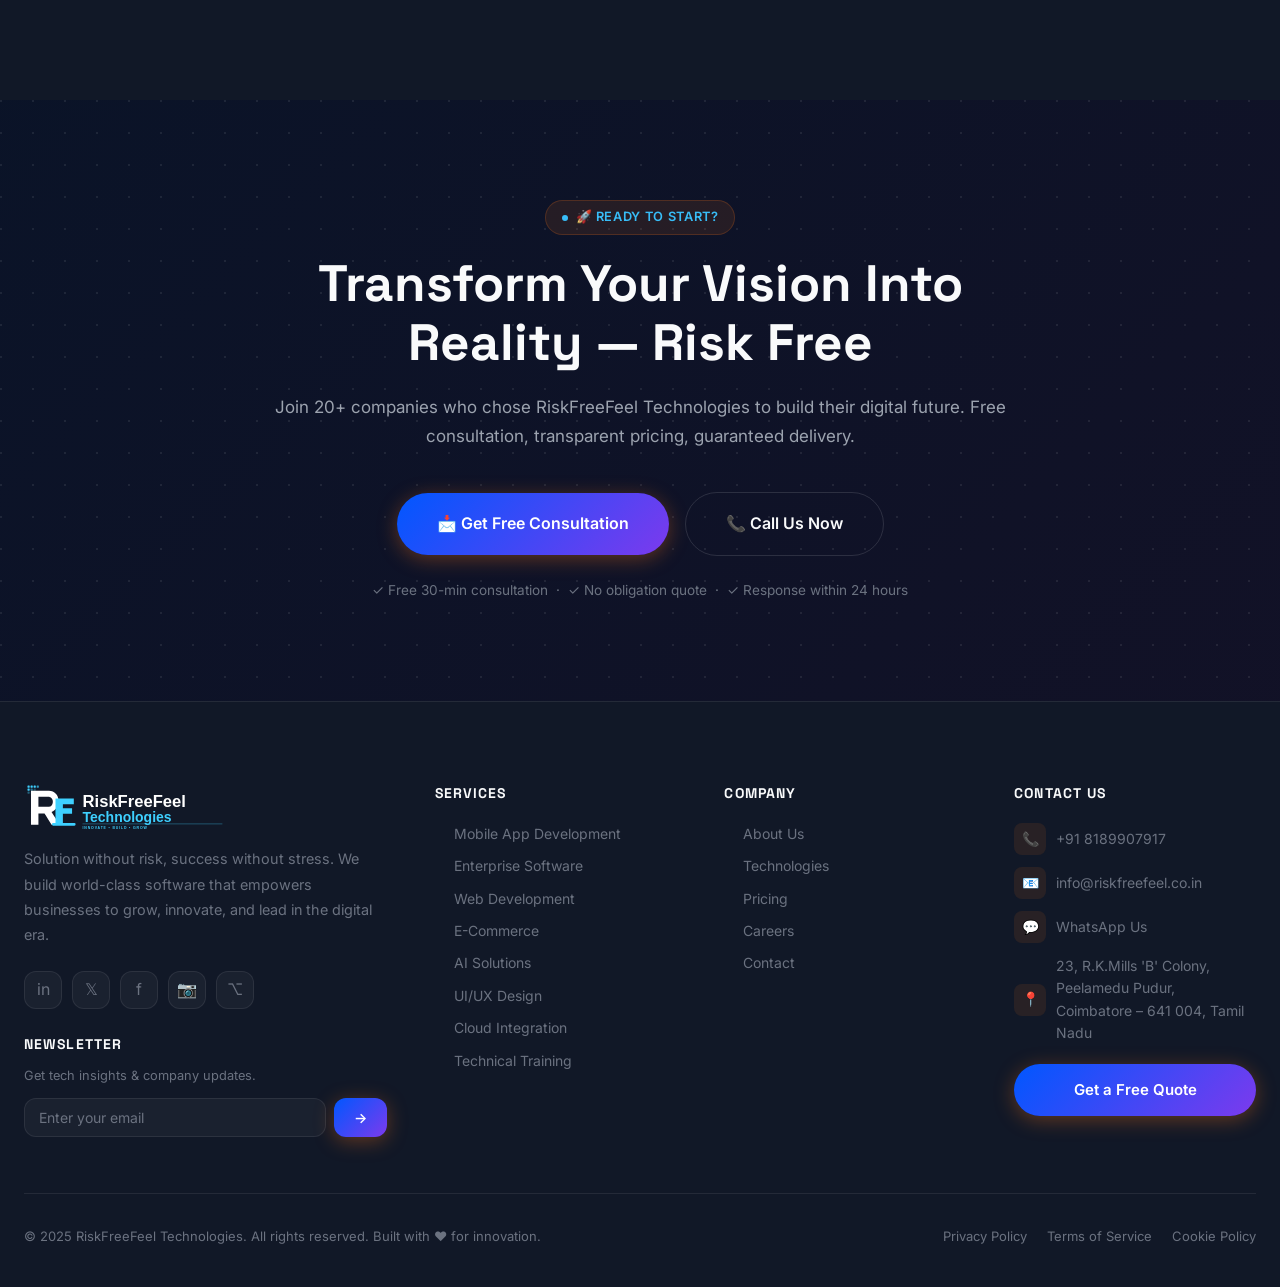
==== commit 88d0f209: "SEO: local SEO + LocalBusiness schema + apple-touch-icon + lang=en-IN - Add LocalBusiness+Profession" ====
--- a/index.html
+++ b/index.html
@@ -1,14 +1,14 @@
-﻿<!DOCTYPE html>
-<html lang="en" data-theme="dark">
+<!DOCTYPE html>
+<html lang="en-IN" data-theme="dark">
 <head>
   <meta charset="UTF-8" />
   <meta name="viewport" content="width=device-width, initial-scale=1.0" />
   <meta http-equiv="X-UA-Compatible" content="IE=edge" />
 
   <!-- Primary SEO Meta Tags -->
-  <title>RiskFreeFeel Technologies | Software Development Company in India</title>
-  <meta name="description" content="RiskFreeFeel Technologies provides professional software development, mobile app development, Flutter development, web development, and digital solutions for businesses across India and globally." />
-  <meta name="keywords" content="software development company, software development company in India, mobile app development company, Flutter app development, web development company, custom software development, IT solutions company, digital solutions company" />
+  <title>RiskFreeFeel Technologies | Software Development &amp; IT Solutions</title>
+  <meta name="description" content="RiskFreeFeel Technologies — software development company in Coimbatore, Tamil Nadu. Mobile app, Flutter, web development &amp; custom IT solutions for businesses across India." />
+  <meta name="keywords" content="software development company in Coimbatore, software development company in Tamil Nadu, software development company in Chennai, software company India, mobile app development company, Flutter app development, web development company, custom software development, IT solutions company" />
   <meta name="author" content="RiskFreeFeel Technologies" />
   <meta name="robots" content="index, follow" />
   <meta name="theme-color" content="#0057FF" />
@@ -17,8 +17,8 @@
   <!-- Open Graph / Facebook -->
   <meta property="og:type" content="website" />
   <meta property="og:locale" content="en_IN" />
-  <meta property="og:title" content="RiskFreeFeel Technologies | Software Development Company" />
-  <meta property="og:description" content="RiskFreeFeel Technologies — Solution without risk, success without stress. We build world-class mobile apps, enterprise software, and AI-powered solutions for businesses in India and globally." />
+  <meta property="og:title" content="RiskFreeFeel Technologies | Software Development &amp; IT Solutions" />
+  <meta property="og:description" content="Software development company in Coimbatore, Tamil Nadu. Mobile apps, Flutter development, web &amp; enterprise solutions — delivered on time, zero hidden costs." />
   <meta property="og:url" content="https://www.riskfreefeel.co.in/" />
   <meta property="og:site_name" content="RiskFreeFeel Technologies" />
   <meta property="og:image" content="https://www.riskfreefeel.co.in/assets/images/og-cover.jpg" />
@@ -28,8 +28,8 @@
 
   <!-- Twitter / X Card -->
   <meta name="twitter:card" content="summary_large_image" />
-  <meta name="twitter:title" content="RiskFreeFeel Technologies | Software Development Company" />
-  <meta name="twitter:description" content="Solution without risk, success without stress. World-class mobile apps, enterprise software, and AI-powered solutions built in India." />
+  <meta name="twitter:title" content="RiskFreeFeel Technologies | Software Development &amp; IT Solutions" />
+  <meta name="twitter:description" content="Software development company in Coimbatore, Tamil Nadu. Mobile apps, Flutter, web &amp; enterprise solutions — zero hidden costs, on-time delivery." />
   <meta name="twitter:image" content="https://www.riskfreefeel.co.in/assets/images/og-cover.jpg" />
   <meta name="twitter:image:alt" content="RiskFreeFeel Technologies" />
 
@@ -80,7 +80,7 @@
       "https://linkedin.com/company/riskfreefeel",
       "https://twitter.com/riskfreefeel"
     ],
-    "areaServed": "Worldwide",
+    "areaServed": ["India", "Tamil Nadu", "Coimbatore", "Chennai"],
     "knowsAbout": [
       "Mobile App Development",
       "Flutter Development",
@@ -125,6 +125,109 @@
     "dateModified": "2026-08-13"
   }
   </script>
+
+  <!-- Structured Data: LocalBusiness (critical for local SEO) -->
+  <script type="application/ld+json">
+  {
+    "@context": "https://schema.org",
+    "@type": ["LocalBusiness", "ProfessionalService"],
+    "name": "RiskFreeFeel Technologies",
+    "image": "https://www.riskfreefeel.co.in/assets/images/og-cover.jpg",
+    "logo": "https://www.riskfreefeel.co.in/assets/images/logo.svg",
+    "url": "https://www.riskfreefeel.co.in",
+    "telephone": "+91-8189907917",
+    "email": "info@riskfreefeel.co.in",
+    "description": "Software development company in Coimbatore, Tamil Nadu offering mobile app development, Flutter development, web development, enterprise software, and IT solutions across India.",
+    "address": {
+      "@type": "PostalAddress",
+      "streetAddress": "23, R.K.Mills 'B' Colony, Peelamedu Pudur",
+      "addressLocality": "Coimbatore",
+      "addressRegion": "Tamil Nadu",
+      "postalCode": "641004",
+      "addressCountry": "IN"
+    },
+    "geo": {
+      "@type": "GeoCoordinates",
+      "latitude": "11.0168",
+      "longitude": "76.9558"
+    },
+    "openingHoursSpecification": {
+      "@type": "OpeningHoursSpecification",
+      "dayOfWeek": ["Monday","Tuesday","Wednesday","Thursday","Friday"],
+      "opens": "09:00",
+      "closes": "18:00"
+    },
+    "priceRange": "₹₹",
+    "currenciesAccepted": "INR",
+    "paymentAccepted": "Bank Transfer, UPI, Online Payment",
+    "areaServed": [
+      { "@type": "City", "name": "Coimbatore" },
+      { "@type": "City", "name": "Chennai" },
+      { "@type": "State", "name": "Tamil Nadu" },
+      { "@type": "Country", "name": "India" }
+    ],
+    "hasOfferCatalog": {
+      "@type": "OfferCatalog",
+      "name": "Software Development Services",
+      "itemListElement": [
+        {
+          "@type": "Offer",
+          "itemOffered": {
+            "@type": "Service",
+            "name": "Mobile App Development",
+            "description": "Cross-platform Flutter mobile apps for Android and iOS"
+          }
+        },
+        {
+          "@type": "Offer",
+          "itemOffered": {
+            "@type": "Service",
+            "name": "Web Development",
+            "description": "Custom websites and web applications for businesses"
+          }
+        },
+        {
+          "@type": "Offer",
+          "itemOffered": {
+            "@type": "Service",
+            "name": "Custom Software Development",
+            "description": "Tailor-made ERP, CRM, and business software solutions"
+          }
+        },
+        {
+          "@type": "Offer",
+          "itemOffered": {
+            "@type": "Service",
+            "name": "UI/UX Design",
+            "description": "User interface and user experience design for apps and websites"
+          }
+        },
+        {
+          "@type": "Offer",
+          "itemOffered": {
+            "@type": "Service",
+            "name": "AI-Powered Solutions",
+            "description": "Machine learning and AI integrations for intelligent software"
+          }
+        },
+        {
+          "@type": "Offer",
+          "itemOffered": {
+            "@type": "Service",
+            "name": "Cloud Integration",
+            "description": "AWS, GCP, Firebase and Azure cloud infrastructure and integration"
+          }
+        }
+      ]
+    },
+    "sameAs": [
+      "https://linkedin.com/company/riskfreefeel",
+      "https://twitter.com/riskfreefeel"
+    ]
+  }
+  </script>
+
+  <link rel="apple-touch-icon" sizes="180x180" href="/assets/images/og-cover.jpg" />
 </head>
 <body>
 
@@ -390,7 +493,7 @@
             <!-- Avatar -->
             <div style="display:flex;align-items:center;gap:20px;margin-bottom:28px;">
               <div style="width:80px;height:80px;border-radius:50%;overflow:hidden;flex-shrink:0;box-shadow:0 4px 20px rgba(249,115,22,0.4);border:2px solid rgba(249,115,22,0.45);">
-                <img src="assets/images/dharumar-founder.jpg" alt="Dharumar Vengatesan — Founder &amp; CEO, RiskFreeFeel Technologies" style="width:100%;height:100%;object-fit:cover;object-position:center top;" />
+                <img src="assets/images/dharumar-founder.jpg" alt="Dharumar Vengatesan — Founder &amp; CEO, RiskFreeFeel Technologies" style="width:100%;height:100%;object-fit:cover;object-position:center top;" loading="lazy" />
               </div>
               <div>
                 <div style="font-size:1.125rem;font-weight:700;color:var(--text-primary);">Dharumar Vengatesan</div>
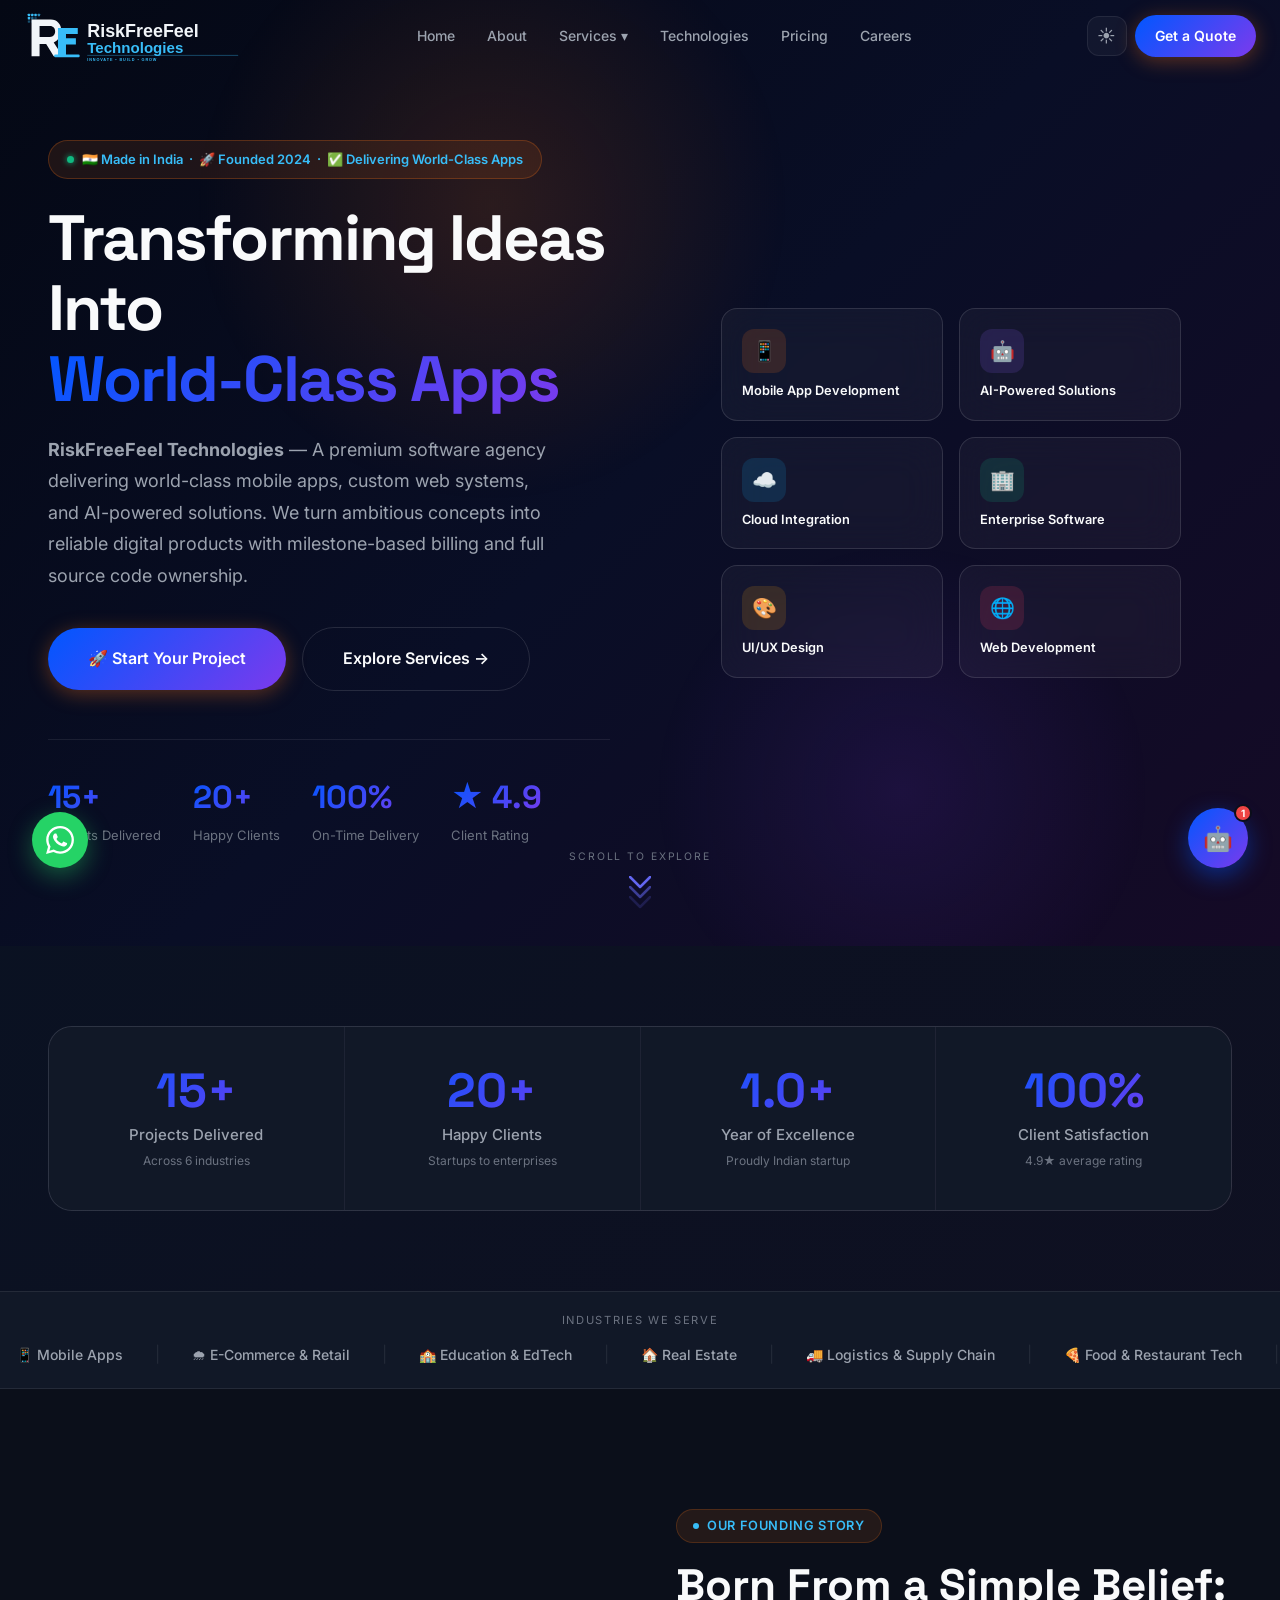
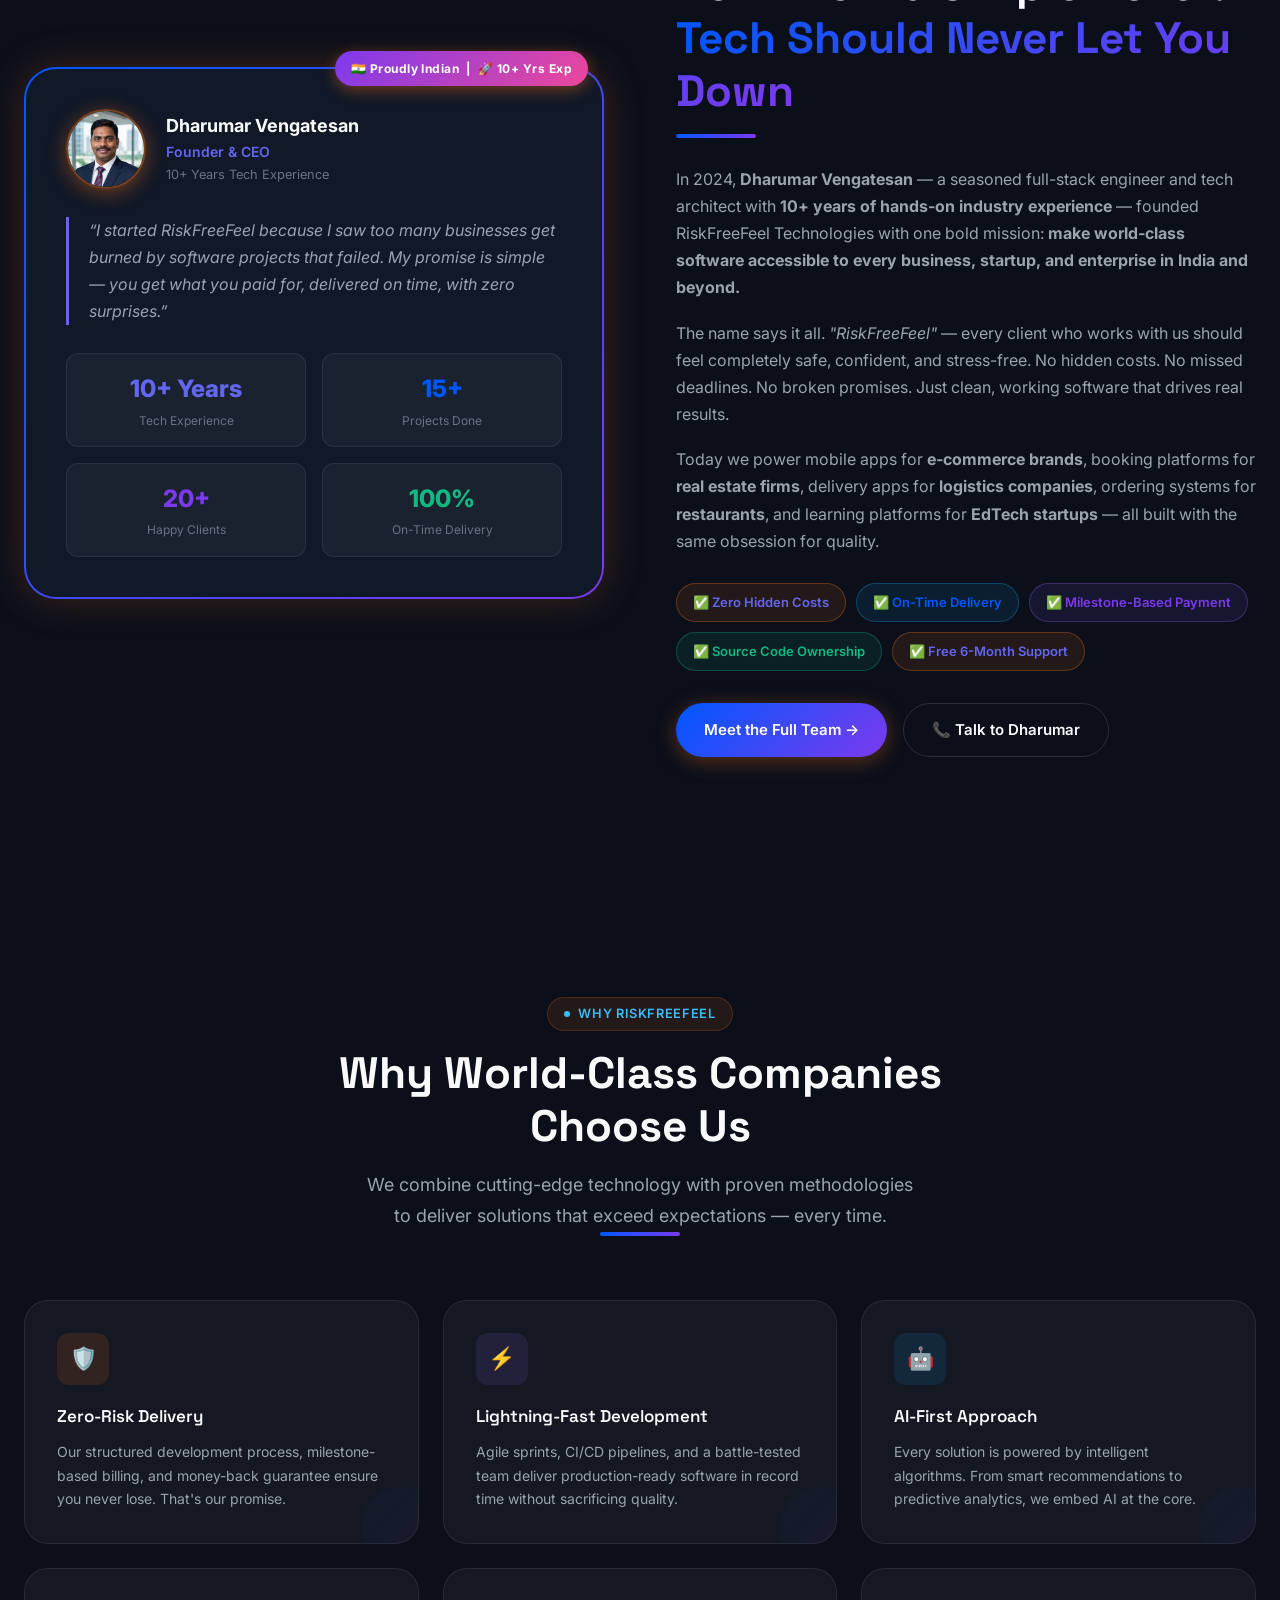
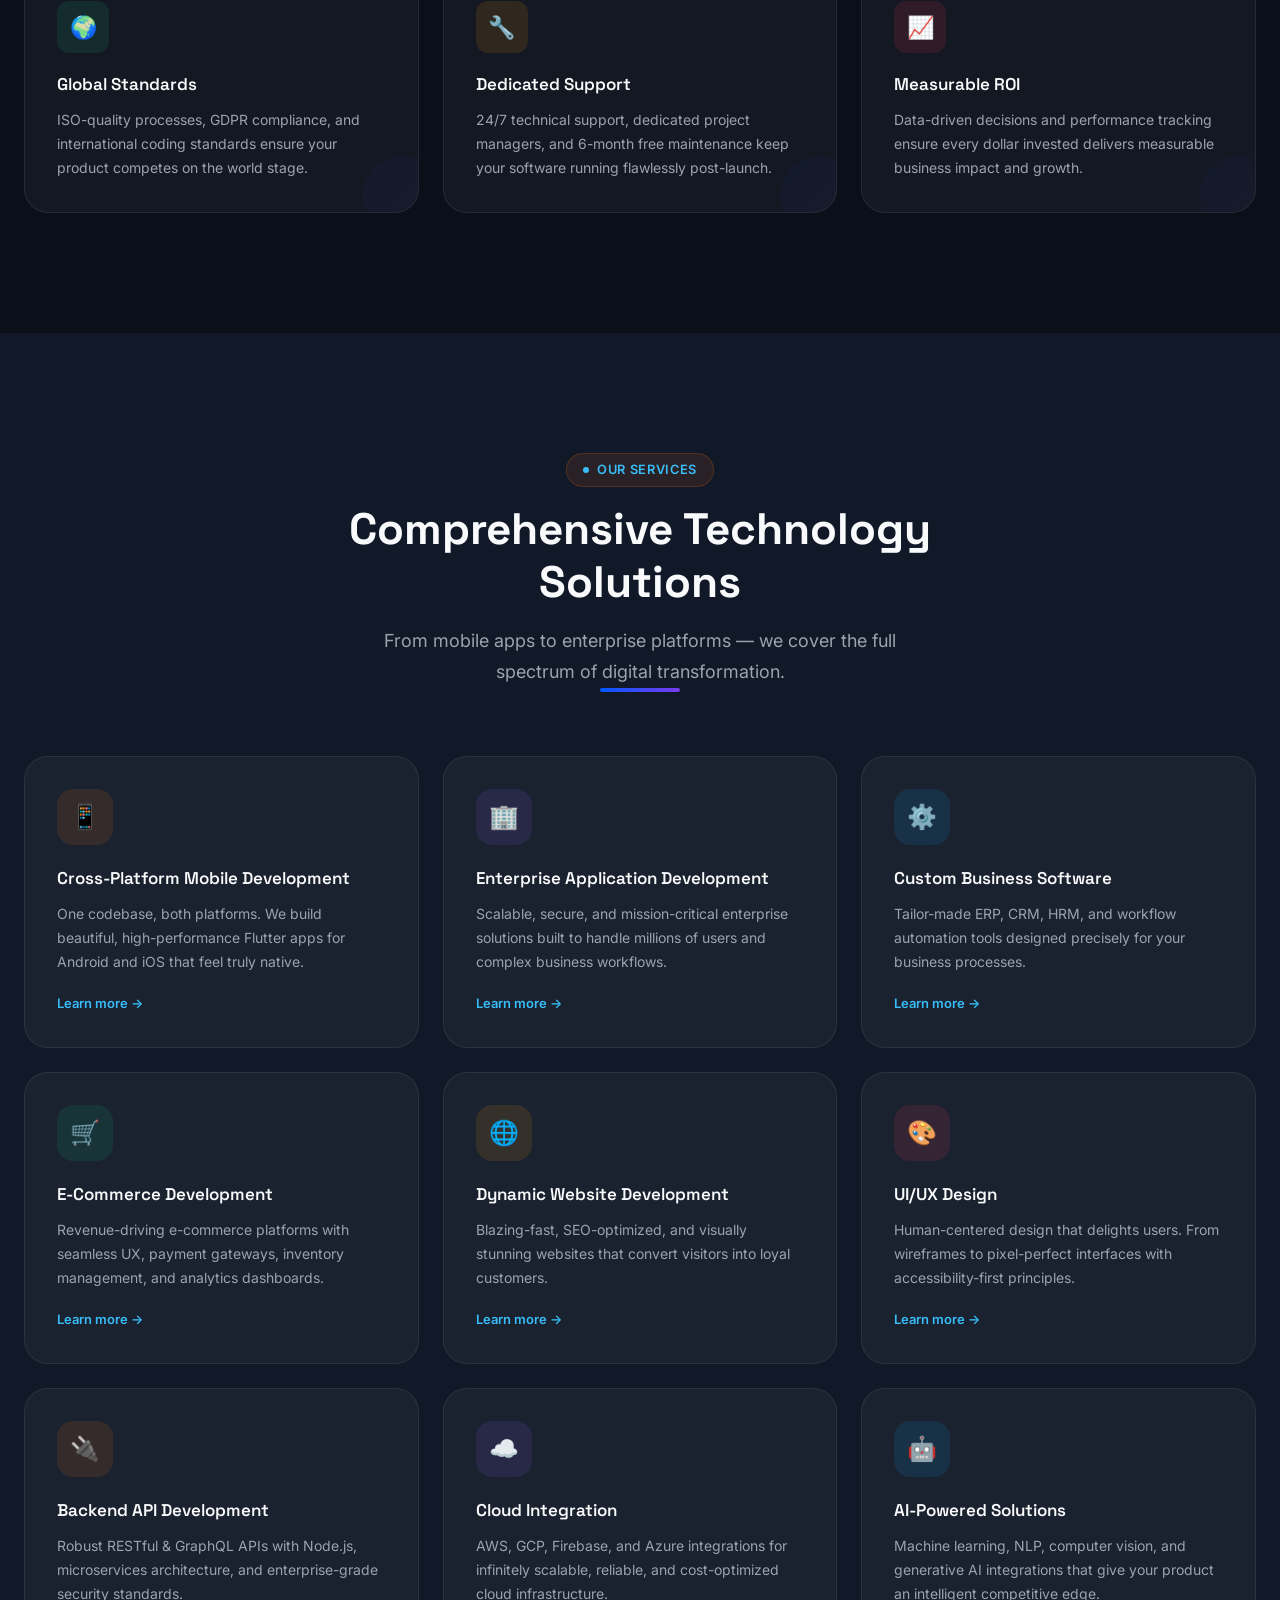
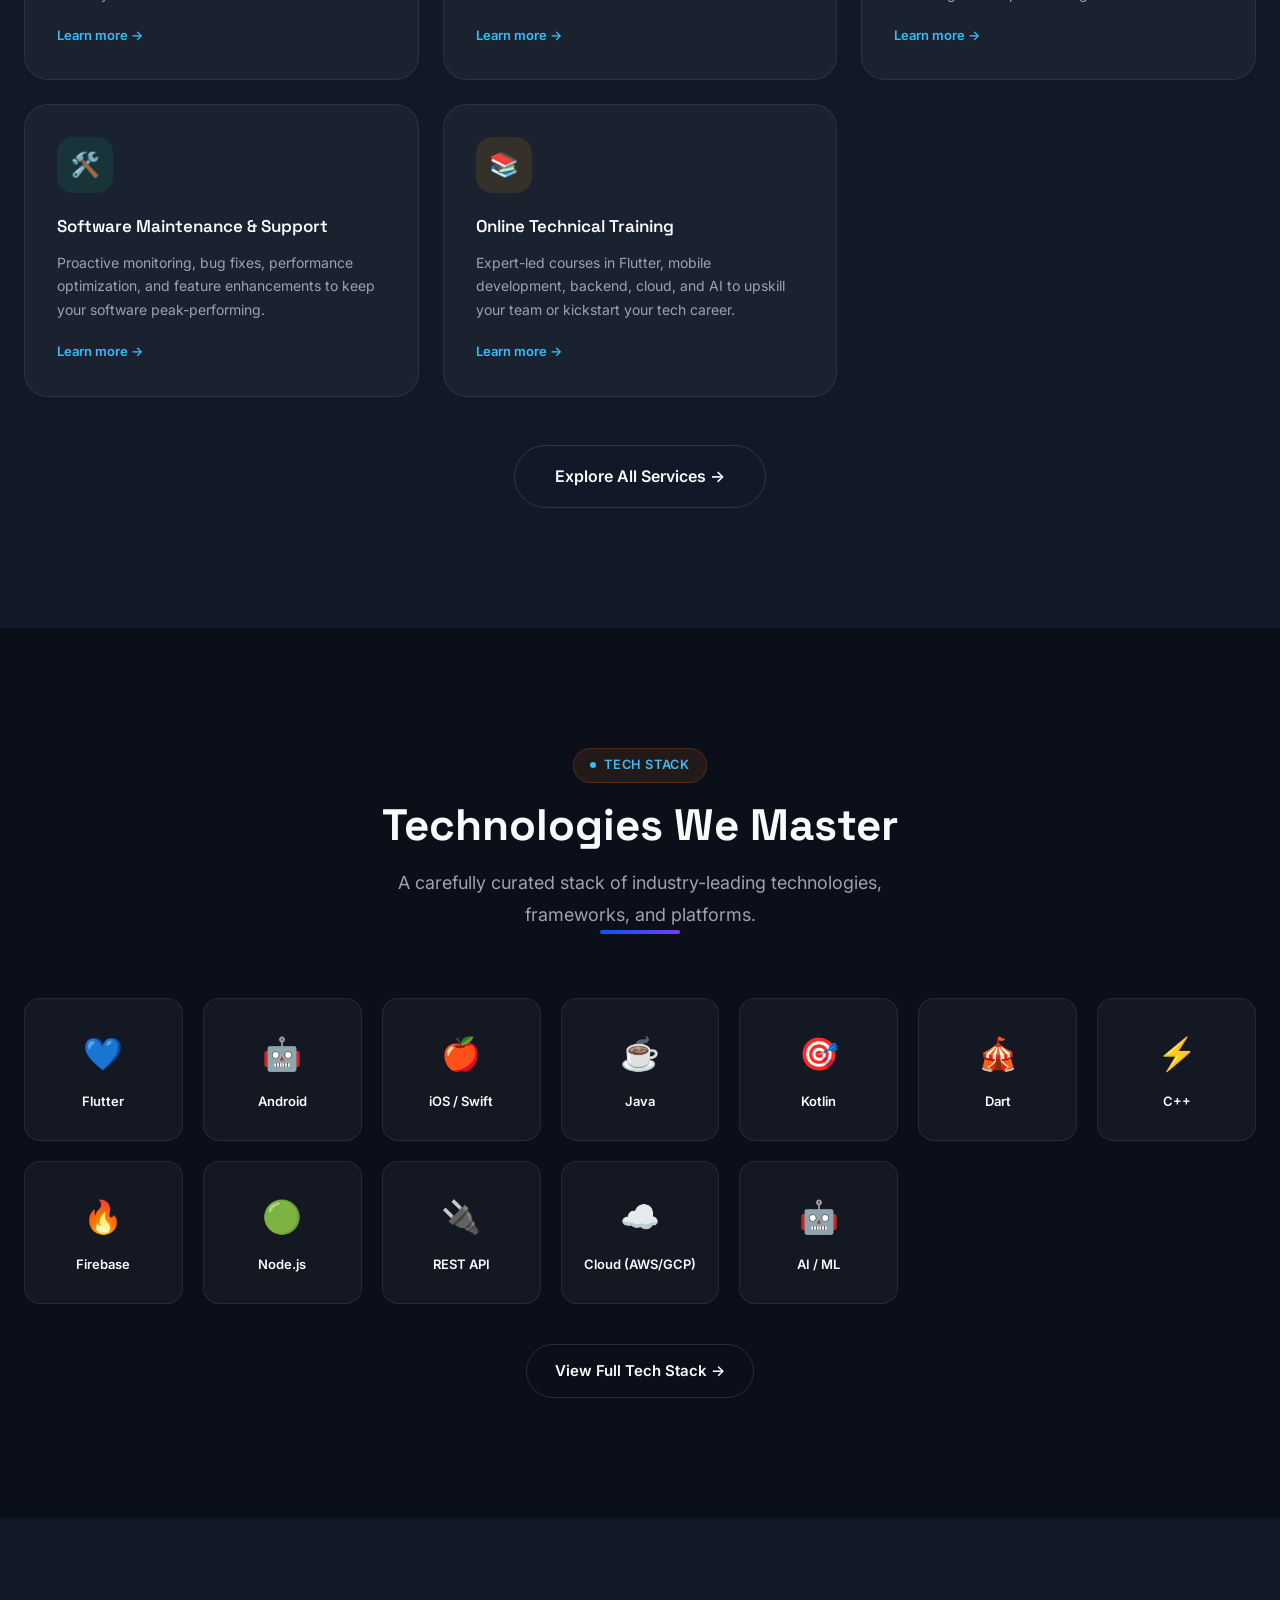
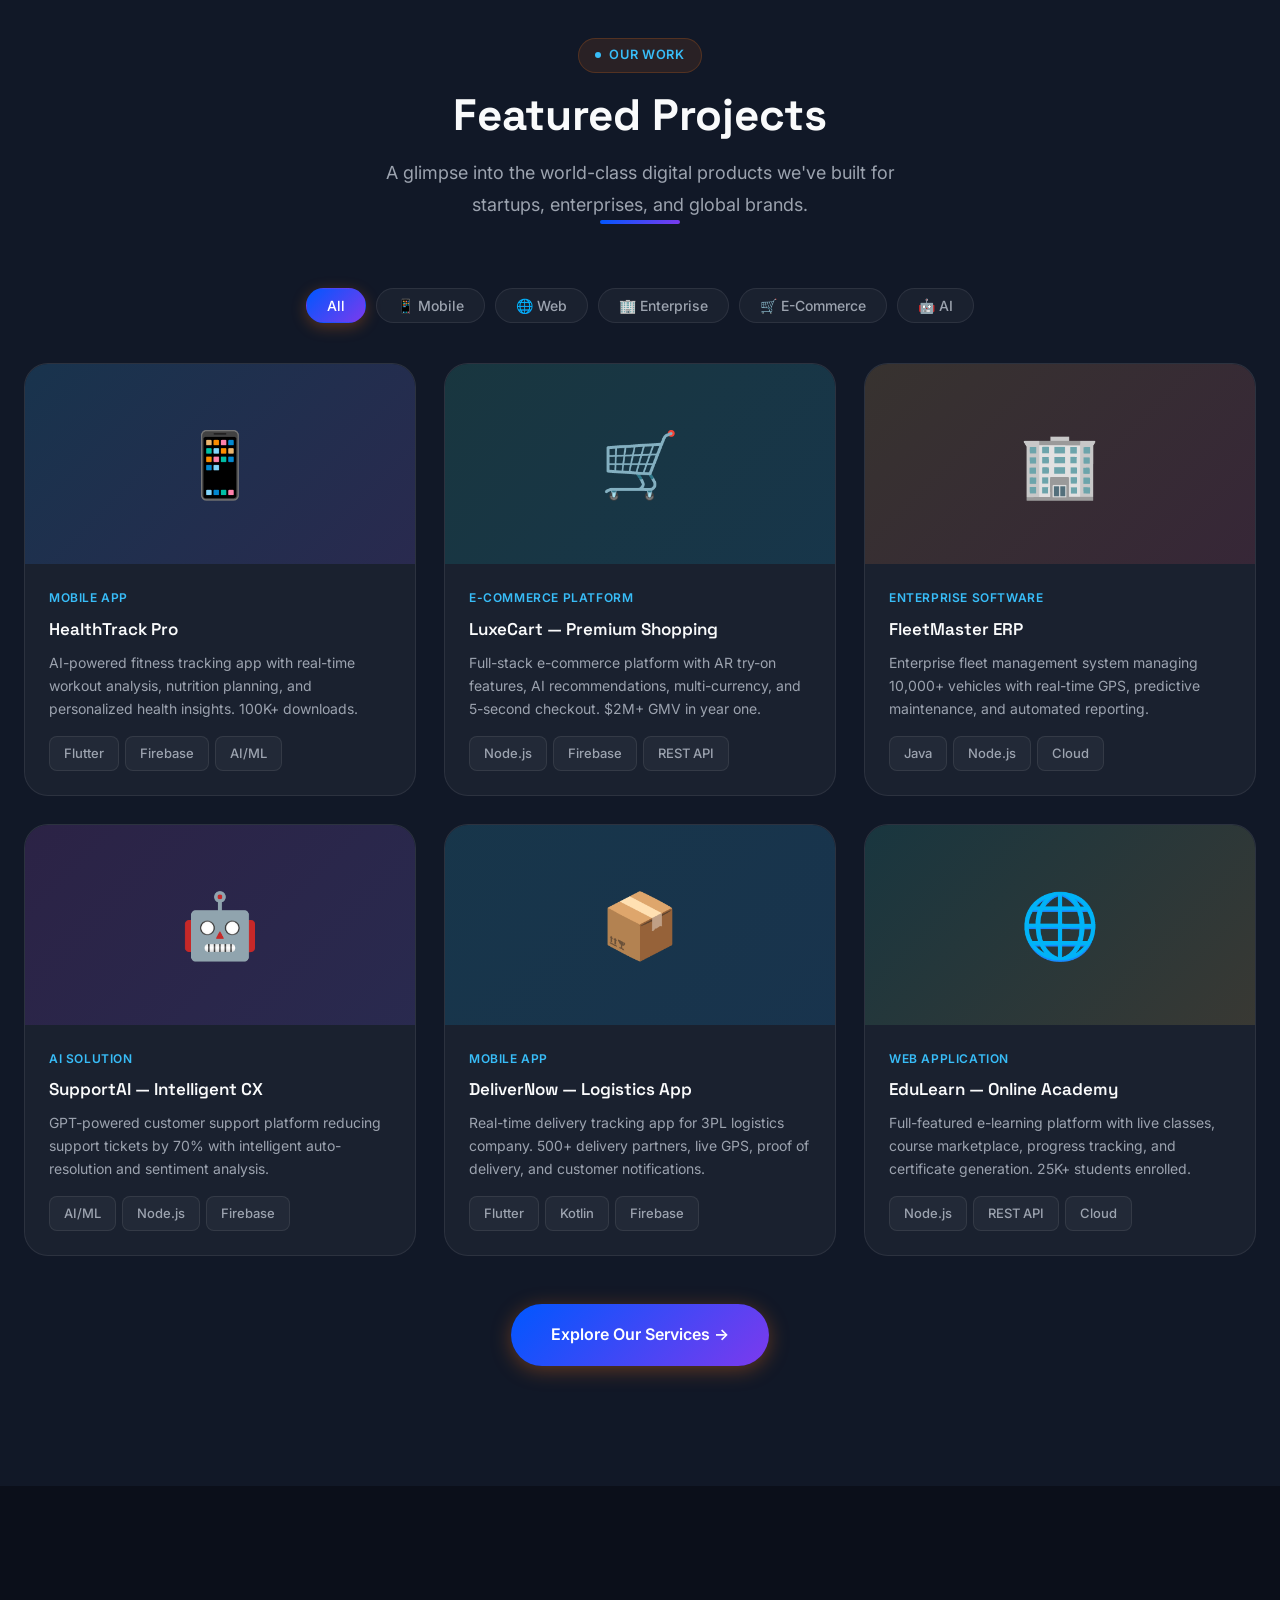
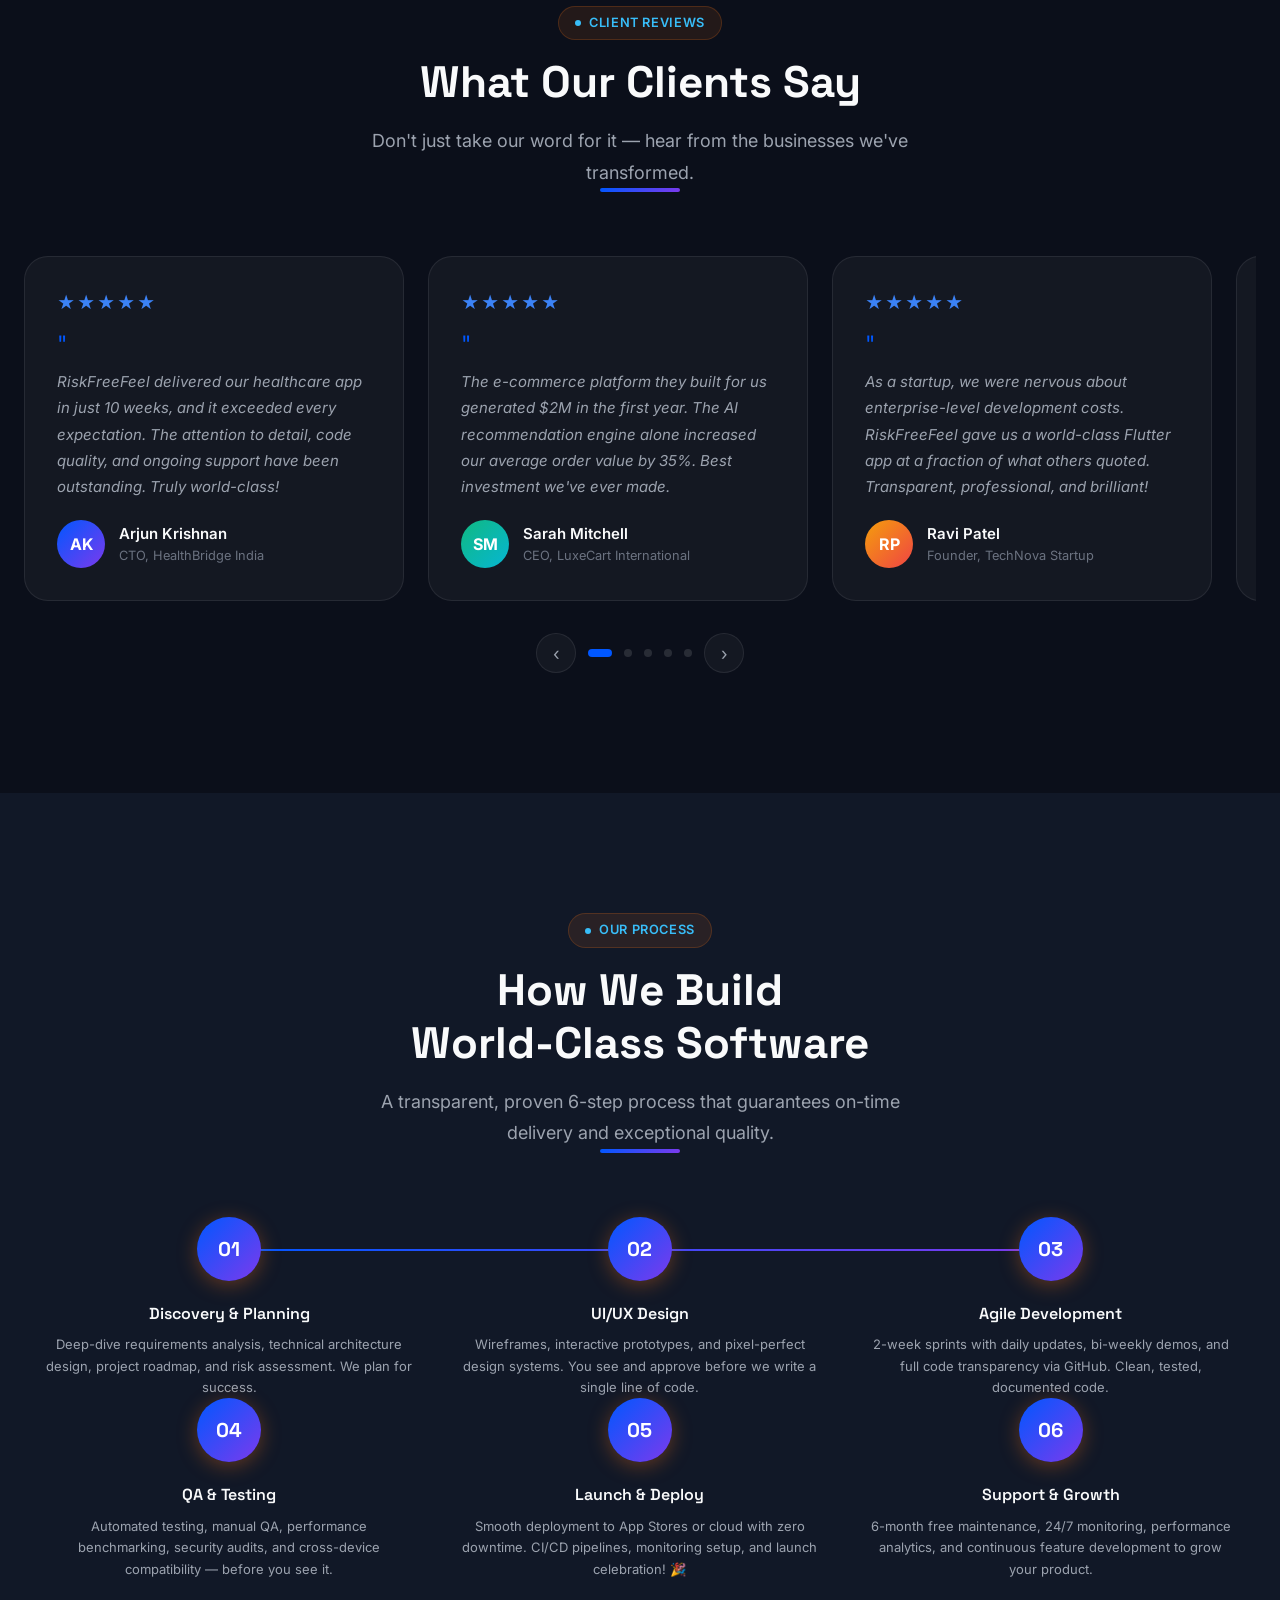
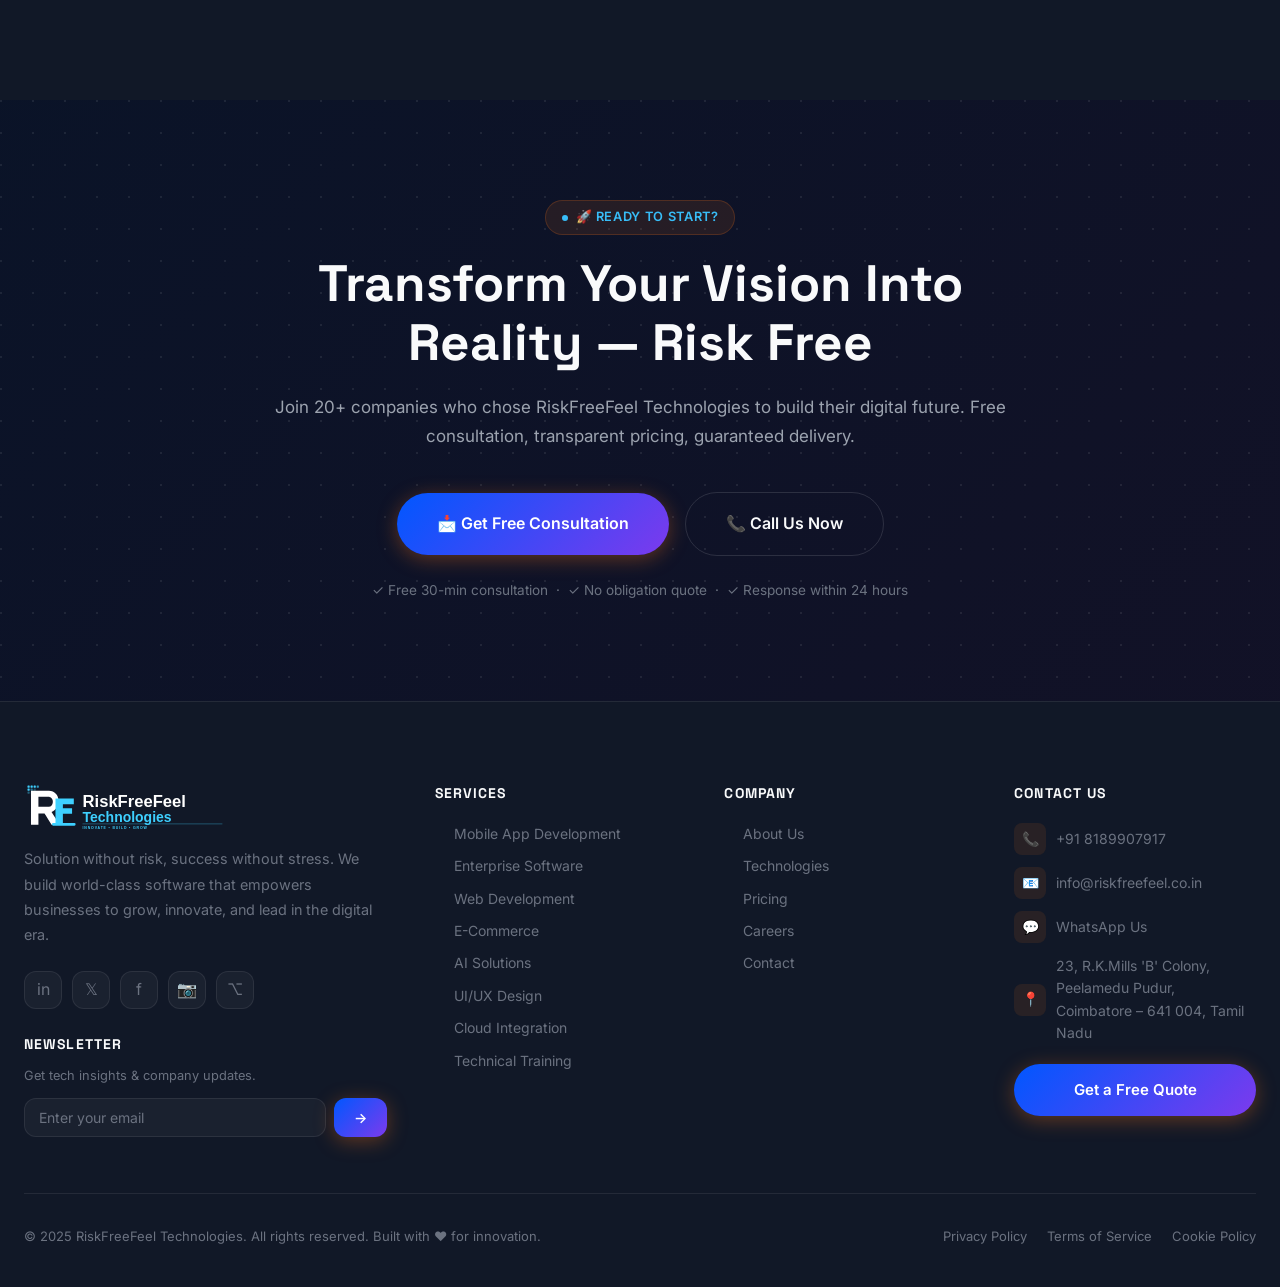
==== commit 67887d48: "fix: adjust Proudly Indian badge positioning on home screen to eliminate mobile right overflow" ====
--- a/index.html
+++ b/index.html
@@ -45,6 +45,7 @@
   <link rel="stylesheet" href="assets/css/globals.css" />
   <link rel="stylesheet" href="assets/css/navbar.css" />
   <link rel="stylesheet" href="assets/css/components.css" />
+  <link rel="stylesheet" href="assets/css/mobile.css" />
 
   <!-- Structured Data: Organization -->
   <script type="application/ld+json">
@@ -536,7 +537,7 @@
 
         <!-- Floating badge -->
         <div style="
-          position:absolute;top:-16px;right:-16px;
+          position:absolute;top:-16px;right:16px;
           background:var(--gradient-warm);color:#fff;
           border-radius:var(--radius-full);padding:8px 16px;
           font-size:0.75rem;font-weight:700;letter-spacing:0.04em;
--- a/assets/css/components.css
+++ b/assets/css/components.css
@@ -527,7 +527,7 @@
 
 .testimonial-card {
   flex-shrink: 0;
-  width: 380px;
+  width: min(380px, calc(100vw - 48px));
   background: var(--bg-glass);
   border: 1px solid var(--border-color);
   border-radius: var(--radius-xl);
--- a/assets/css/mobile.css
+++ b/assets/css/mobile.css
@@ -0,0 +1,1136 @@
+/* ============================================================
+   RiskFreeFeel Technologies — Complete Mobile Responsive Fixes
+   v2.0 — Full-site audit (all 7 pages)
+   
+   Breakpoints covered:
+     ≤ 1024px  tablet
+     ≤  768px  mobile
+     ≤  480px  small phones
+     ≤  360px  very small phones
+     ≤  320px  minimum supported
+   
+   Rules:
+   - NEVER modifies desktop styles (>1024px)
+   - Uses !important ONLY where overriding inline styles
+   - Fixes root causes, not symptoms
+   ============================================================ */
+
+
+/* ===========================================================
+   0. GLOBAL SAFETY — applied unconditionally
+   =========================================================== */
+
+/* Box-sizing reset — ensures padding doesn't add to width */
+*, *::before, *::after {
+  box-sizing: border-box;
+}
+
+/* Prevent horizontal scroll at the document level */
+html {
+  overflow-x: hidden;
+}
+
+body {
+  overflow-x: hidden;
+  min-width: 0;
+}
+
+/* All images scale within their containers */
+img,
+video,
+iframe,
+embed,
+object,
+svg {
+  max-width: 100%;
+  height: auto;
+}
+
+/* ===========================================================
+   1. TESTIMONIAL CARD — Fix fixed 380px width at all sizes
+   
+   Root cause: .testimonial-card { width: 380px; flex-shrink: 0 }
+   On mobile, 3 cards × 380px = 1140px → massive overflow.
+   Use min() so desktop keeps 380px but mobile is viewport-bound.
+   This also fixes the "text breaking character by character" bug
+   shown in the screenshots.
+   =========================================================== */
+.testimonial-card {
+  width: min(380px, calc(100vw - 48px));
+}
+
+
+/* ===========================================================
+   2. PORTFOLIO GRID — Fix minmax(320px) overflow at 320px
+   
+   Root cause: grid-template-columns: repeat(auto-fill, minmax(320px, 1fr))
+   At 320px viewport + 20px padding each side = 280px usable.
+   280px < 320px min → browser creates overflow. Fix: lower minmax.
+   =========================================================== */
+.portfolio-grid {
+  grid-template-columns: repeat(auto-fill, minmax(min(320px, 100%), 1fr));
+}
+
+
+/* ===========================================================
+   3. SERVICES GRID — Fix minmax(300px) overflow at small screens
+   
+   Root cause: repeat(auto-fill, minmax(300px, 1fr))
+   Same issue as portfolio. Fix with responsive minmax.
+   =========================================================== */
+.services-grid {
+  grid-template-columns: repeat(auto-fill, minmax(min(300px, 100%), 1fr));
+}
+
+
+/* ===========================================================
+   4. 1024px — TABLET ADJUSTMENTS
+   =========================================================== */
+@media (max-width: 1024px) {
+
+  /* Hero padding */
+  .hero-section {
+    padding: 120px 20px 80px;
+  }
+
+  /* Footer padding */
+  .footer {
+    padding: 60px 20px 32px;
+  }
+
+  /* Page hero padding */
+  .page-hero {
+    padding: 130px 24px 80px;
+  }
+}
+
+
+/* ===========================================================
+   5. 768px — PRIMARY MOBILE BREAKPOINT
+   =========================================================== */
+@media (max-width: 768px) {
+
+  /* ── 5.1 CONTAINER ── */
+  .container {
+    padding: 0 20px;
+    width: 100%;
+    max-width: 100%;
+  }
+
+  /* ── 5.2 SECTION SPACING ── */
+  .section {
+    padding: 64px 0;
+  }
+
+  .section-header {
+    margin-bottom: 36px;
+  }
+
+  /* ── 5.3 HERO SECTION ── */
+  .hero-section {
+    padding: 100px 20px 60px;
+  }
+
+  /* Hero badge — allow wrapping on narrow screens */
+  .hero-badge {
+    white-space: normal;
+    flex-wrap: wrap;
+    text-align: center;
+    justify-content: center;
+    line-height: 1.5;
+    padding: 8px 16px;
+    gap: 4px;
+  }
+
+  /* Hero CTA buttons — stack on very small, keep row on 768 */
+  .hero-cta {
+    flex-wrap: wrap;
+    gap: 12px;
+  }
+
+  /* Hero stats — allow wrapping */
+  .hero-stats {
+    flex-wrap: wrap;
+    gap: 20px;
+    margin-top: 32px;
+    padding-top: 24px;
+  }
+
+  .hero-stat-value {
+    font-size: 1.5rem;
+  }
+
+  /* Hero orbs — shrink to prevent horizontal overflow */
+  .hero-orb-1 {
+    width: 300px !important;
+    height: 300px !important;
+    opacity: 0.08 !important;
+    left: -50px !important;
+  }
+
+  .hero-orb-2 {
+    width: 250px !important;
+    height: 250px !important;
+    opacity: 0.08 !important;
+    right: -50px !important;
+  }
+
+  /* ── 5.4 STATS GRID ── */
+  .stats-grid {
+    grid-template-columns: repeat(2, 1fr);
+  }
+
+  .stats-section {
+    padding: 60px 20px;
+  }
+
+  .stat-item {
+    padding: 28px 16px;
+  }
+
+  /* ── 5.5 WHY GRID ── */
+  .why-grid {
+    grid-template-columns: 1fr;
+  }
+
+  /* ── 5.6 SERVICES GRID ── */
+  .services-grid {
+    grid-template-columns: 1fr !important;
+  }
+
+  /* ── 5.7 TECH GRID — stays auto-fit but shrinks minimum */
+  .tech-grid {
+    grid-template-columns: repeat(auto-fill, minmax(110px, 1fr));
+    gap: 12px;
+  }
+
+  /* ── 5.8 PORTFOLIO FILTERS ── */
+  .portfolio-filters {
+    gap: 8px;
+  }
+
+  .filter-btn {
+    padding: 6px 14px;
+    font-size: 0.8125rem;
+  }
+
+  /* ── 5.9 PORTFOLIO GRID ── */
+  .portfolio-grid {
+    grid-template-columns: 1fr !important;
+  }
+
+  /* ── 5.10 TESTIMONIALS ── */
+  .testimonials-wrapper {
+    overflow: hidden;
+  }
+
+  /* On mobile, each card fills available width */
+  .testimonial-card {
+    width: calc(100vw - 40px) !important;
+    min-width: 0 !important;
+    padding: 24px;
+  }
+
+  /* ── 5.11 PROCESS TIMELINE ── */
+  .process-timeline {
+    grid-template-columns: 1fr;
+  }
+
+  .process-timeline::before {
+    display: none !important;
+  }
+
+  /* ── 5.12 PRICING GRID ── */
+  .pricing-grid {
+    grid-template-columns: 1fr !important;
+    gap: 20px;
+  }
+
+  .pricing-card.featured {
+    transform: none !important;
+  }
+
+  /* ── 5.13 CONTACT GRID ── */
+  .contact-grid {
+    grid-template-columns: 1fr !important;
+    gap: 32px;
+  }
+
+  .contact-form-grid {
+    grid-template-columns: 1fr !important;
+  }
+
+  .contact-form-card {
+    padding: 28px 24px;
+  }
+
+  /* ── 5.14 FOOTER ── */
+  .footer {
+    padding: 48px 20px 28px;
+  }
+
+  .footer-top {
+    grid-template-columns: 1fr 1fr !important;
+    gap: 32px !important;
+  }
+
+  .footer-bottom {
+    flex-direction: column;
+    align-items: flex-start;
+    gap: 12px;
+  }
+
+  /* Newsletter form — stack on mobile */
+  .footer-newsletter-form {
+    flex-wrap: wrap;
+  }
+
+  .footer-newsletter-input {
+    min-width: 0;
+  }
+
+  /* ── 5.15 NAVBAR ── */
+  .navbar {
+    padding: 0 16px;
+  }
+
+  .navbar-inner {
+    gap: 10px;
+  }
+
+  /* Dropdown positioning — prevent right-side overflow */
+  .navbar-dropdown-menu {
+    left: auto !important;
+    right: 0;
+    min-width: 200px;
+    transform: none !important;
+  }
+
+  /* ── 5.16 PAGE HERO (inner pages) ── */
+  .page-hero {
+    padding: 120px 20px 60px;
+  }
+
+  .page-hero-inner {
+    padding: 0 !important;
+  }
+
+  /* About page hero uses inline padding style — override it */
+  div[style*="padding:120px 24px 80px"],
+  .page-hero-inner[style*="padding:120px 24px 80px"] {
+    padding: 80px 20px 48px !important;
+  }
+
+  /* ── 5.17 CTA SECTION ── */
+  .cta-section {
+    padding: 80px 20px;
+  }
+
+  .cta-subtitle {
+    font-size: 1rem;
+    padding: 0 4px;
+  }
+
+  /* CTA buttons — allow stack on very small, wrap on mobile */
+  .cta-buttons {
+    flex-wrap: wrap;
+    gap: 12px;
+  }
+
+  /* ── 5.18 FLOATING BUTTONS — prevent overlap ── */
+
+  /* WhatsApp fab */
+  .whatsapp-fab {
+    bottom: 20px !important;
+    left: 20px !important;
+  }
+
+  /* Chatbot fab */
+  .chatbot-fab {
+    bottom: 20px !important;
+    right: 20px !important;
+  }
+
+  /* Chatbot window — full width on mobile */
+  .chatbot-window {
+    width: calc(100vw - 32px) !important;
+    right: 0 !important;
+    left: auto !important;
+    bottom: 68px !important;
+  }
+
+  /* Back-to-top button — move away from chatbot
+     Inline style: position:fixed;bottom:96px;right:32px
+     Move it to left side on mobile to avoid overlap with chatbot */
+  #back-to-top {
+    right: auto !important;
+    left: 80px !important;
+    bottom: 24px !important;
+  }
+
+  /* Hide WhatsApp tooltip to prevent overflow */
+  .whatsapp-tooltip {
+    display: none !important;
+  }
+
+  /* ── 5.19 ABOUT PAGE — FOUNDER SECTION ──
+     Inline style: display:grid;grid-template-columns:1fr 1.2fr;gap:72px
+     Must use !important to override inline style */
+  #founder .container > div[style*="grid-template-columns"],
+  #founder .container > .reveal[style*="grid-template-columns"],
+  section#founder div[style*="grid-template-columns"] {
+    display: flex !important;
+    flex-direction: column !important;
+    gap: 32px !important;
+  }
+
+  /* ── 5.20 ABOUT PAGE — LEADERSHIP TEAM ──
+     Inline style: display:grid;grid-template-columns:1fr 1fr 1fr */
+  #team .container div[style*="grid-template-columns:1fr 1fr 1fr"] {
+    display: flex !important;
+    flex-direction: column !important;
+    gap: 24px !important;
+    width: 100% !important;
+  }
+
+  /* Each team card fills full width */
+  #team .container div[style*="grid-template-columns:1fr 1fr 1fr"] > .card {
+    width: 100% !important;
+    min-width: 0 !important;
+  }
+
+  /* ── 5.21 ABOUT PAGE — SEENIVASAN CO-FOUNDER SECTION ──
+     Inline style: display:grid;grid-template-columns:1.15fr 1fr;gap:72px */
+  #cofounder .container > div[style*="1.15fr"],
+  #cofounder .container > div[style*="gap:72px"] {
+    display: flex !important;
+    flex-direction: column !important;
+    gap: 32px !important;
+  }
+
+  /* Card above text for Seenivasan on mobile */
+  #cofounder .container .reveal-right {
+    order: -1;
+  }
+
+  /* ── 5.22 ABOUT PAGE — VENKATESH CO-FOUNDER SECTION ──
+     Inline style: display:grid;grid-template-columns:1fr 1.15fr;gap:72px */
+  #venkatesh .container > div[style*="1.15fr"],
+  #venkatesh .container > div[style*="gap:72px"] {
+    display: flex !important;
+    flex-direction: column !important;
+    gap: 32px !important;
+  }
+
+  /* Card above text for Venkatesh on mobile */
+  #venkatesh .container .reveal-right {
+    order: -1;
+  }
+
+  /* ── 5.23 ABOUT PAGE — MISSION/VISION/VALUES ──
+     Inline style: display:grid;grid-template-columns:repeat(3,1fr);gap:28px */
+  #mission .container div[style*="grid-template-columns:repeat(3,1fr)"] {
+    display: flex !important;
+    flex-direction: column !important;
+    gap: 20px !important;
+    width: 100% !important;
+  }
+
+  #mission .container div[style*="grid-template-columns:repeat(3,1fr)"] > .card {
+    width: 100% !important;
+    min-width: 0 !important;
+  }
+
+  /* ── 5.24 ABOUT PAGE — INDUSTRIES SECTION ──
+     Inline style: display:grid;grid-template-columns:repeat(3,1fr);gap:20px */
+  #industries .container div[style*="grid-template-columns:repeat(3,1fr)"] {
+    display: flex !important;
+    flex-direction: column !important;
+    gap: 16px !important;
+    width: 100% !important;
+  }
+
+  #industries .container div[style*="grid-template-columns:repeat(3,1fr)"] > .card {
+    width: 100% !important;
+    min-width: 0 !important;
+  }
+
+  /* ── 5.25 ABOUT PAGE — TESTIMONIALS GRID ──
+     Inline style: display:grid;grid-template-columns:repeat(3,1fr);gap:24px
+     (This is a DIFFERENT section from the homepage testimonials slider) */
+  #testimonials .container > div[style*="grid-template-columns:repeat(3,1fr)"] {
+    display: flex !important;
+    flex-direction: column !important;
+    gap: 20px !important;
+    width: 100% !important;
+  }
+
+  #testimonials .container > div[style*="grid-template-columns:repeat(3,1fr)"] > .card {
+    width: 100% !important;
+    min-width: 0 !important;
+  }
+
+  /* ── 5.26 INDEX.HTML — FOUNDER STORY SECTION ──
+     Inline style: display:grid;grid-template-columns:1fr 1fr;gap:72px */
+  section#founder div[style*="grid-template-columns:1fr 1fr"] {
+    display: flex !important;
+    flex-direction: column !important;
+    gap: 32px !important;
+  }
+
+  /* ── 5.27 CARD PADDING REDUCTION ── */
+  /* Cards with large inline padding values */
+  .card[style*="padding:44px"],
+  div[style*="padding:44px"] {
+    padding: 24px !important;
+  }
+
+  .card[style*="padding:40px"],
+  div.card[style*="padding:40px"] {
+    padding: 24px !important;
+  }
+
+  .card[style*="padding:36px"],
+  div.card[style*="padding:36px"] {
+    padding: 24px !important;
+  }
+
+  .card[style*="padding:32px"],
+  div.card[style*="padding:32px"] {
+    padding: 20px !important;
+  }
+
+  /* Inner profile card wrappers (gradient border cards) */
+  div[style*="border-radius:calc(var(--radius-2xl) - 2px)"] {
+    padding: 24px 20px !important;
+  }
+
+  /* ── 5.28 FLOATING BADGES & RIBBONS — prevent photo/text collisions on mobile ──
+     Absolute-positioned badges (both top:-16px and top:20px) bleed outside viewport or cover photos/text */
+  div[style*="position:absolute;top:-16px;right:-12px"],
+  div[style*="position:absolute;top:-16px;right:-16px"],
+  div[style*="position:absolute;top:-16px;right:16px"],
+  div[style*="position:absolute;top:-16px"],
+  div[style*="position:absolute;top:20px;right:20px"],
+  div[style*="position:absolute;top:20px"] {
+    position: static !important;
+    display: inline-block !important;
+    margin-bottom: 12px !important;
+    font-size: 0.7rem !important;
+    white-space: normal !important;
+    word-break: break-word !important;
+    max-width: 100% !important;
+  }
+
+  /* Allow overflow:visible on the relative-positioned parent 
+     so the now-static badge flows naturally */
+  #founder .container div[style*="position:relative"],
+  #cofounder .container div[style*="position:relative"],
+  #venkatesh .container div[style*="position:relative"],
+  #team .container div[style*="position:relative"],
+  section#founder div[style*="position:relative"] {
+    overflow: visible;
+  }
+
+  /* ── 5.29 TEAM CARD AVATARS & PROFILE IMAGES ── */
+  /* Photo + identity row — reduce gap and prevent flex squeeze */
+  div[style*="align-items:center;gap:22px"],
+  div[style*="align-items:center;gap:20px"] {
+    gap: 14px !important;
+  }
+
+  /* All avatar circular image containers */
+  div[style*="border-radius:50%"] {
+    flex-shrink: 0 !important;
+  }
+
+  /* Team member avatar circle size on mobile */
+  div[style*="width:90px;height:90px;border-radius:50%"] {
+    width: 72px !important;
+    height: 72px !important;
+    min-width: 72px !important;
+    flex-shrink: 0 !important;
+  }
+
+  div[style*="width:120px;height:120px;border-radius:50%"] {
+    width: 88px !important;
+    height: 88px !important;
+    min-width: 88px !important;
+    flex-shrink: 0 !important;
+  }
+
+  /* Image tag styling inside all avatars & cards */
+  div[style*="border-radius:50%"] img,
+  .card img,
+  .service-card img {
+    width: 100% !important;
+    height: 100% !important;
+    object-fit: cover !important;
+    object-position: center top !important;
+  }
+
+  /* ── 5.30 VENKATESH STRENGTH GRID ──
+     Inline: display:grid;grid-template-columns:1fr 1fr;gap:12px;margin-bottom:36px
+     Collapse from 2-col to 1-col on mobile */
+  div[style*="grid-template-columns:1fr 1fr;gap:12px;margin-bottom:36px"] {
+    grid-template-columns: 1fr !important;
+    gap: 10px !important;
+  }
+
+  /* Full-span "Innovate" item stays full width */
+  div[style*="grid-column:1/-1"] {
+    grid-column: 1 / -1 !important;
+  }
+
+  /* ── 5.31 INLINE BUTTON ROWS ── */
+  div[style*="display:flex;gap:14px;flex-wrap:wrap"],
+  div[style*="display:flex;gap:16px;flex-wrap:wrap"] {
+    flex-wrap: wrap !important;
+    gap: 12px !important;
+  }
+
+  /* Page hero CTA button row */
+  div[style*="display:flex;justify-content:center;gap:16px;flex-wrap:wrap"] {
+    gap: 12px !important;
+    flex-wrap: wrap !important;
+  }
+
+  /* ── 5.32 TEXT OVERFLOW PROTECTION ──
+     Prevents character-by-character wrapping from narrow containers */
+  h1, h2, h3, h4, h5, h6 {
+    word-break: break-word;
+    overflow-wrap: break-word;
+    hyphens: auto;
+  }
+
+  p, li {
+    overflow-wrap: break-word;
+  }
+
+  /* Long URL / email links in footer / contact */
+  a {
+    overflow-wrap: break-word;
+    word-break: break-word;
+  }
+
+  /* ── 5.33 CAREERS PAGE — benefit cards (inline flex rows) ──
+     Careers uses .grid-2, .grid-3 class names — covered by globals.css.
+     But inline flex items inside those cards need min-width: 0 */
+  .why-card,
+  .service-card,
+  .card {
+    min-width: 0;
+  }
+}
+
+
+/* ===========================================================
+   6. 480px — SMALL PHONES
+   =========================================================== */
+@media (max-width: 480px) {
+
+  /* ── Container ── */
+  .container {
+    padding: 0 16px;
+  }
+
+  /* ── Sections ── */
+  .section {
+    padding: 48px 0;
+  }
+
+  .section-header {
+    margin-bottom: 28px;
+  }
+
+  /* ── Hero ── */
+  .hero-section {
+    padding: 80px 16px 48px;
+  }
+
+  .hero-title {
+    font-size: clamp(1.75rem, 8vw, 2.5rem) !important;
+    line-height: 1.15;
+  }
+
+  /* Force CTA buttons to full-width stack on small phones */
+  .hero-cta {
+    flex-direction: column;
+    align-items: stretch;
+  }
+
+  .hero-cta .btn {
+    width: 100%;
+    justify-content: center;
+  }
+
+  .hero-stats {
+    gap: 14px;
+    margin-top: 24px;
+    padding-top: 20px;
+  }
+
+  .hero-stat {
+    min-width: calc(50% - 7px);
+  }
+
+  /* ── Page hero ── */
+  .page-hero {
+    padding: 100px 16px 48px;
+  }
+
+  div[style*="padding:120px 24px 80px"],
+  .page-hero-inner[style*="padding"] {
+    padding: 72px 16px 40px !important;
+  }
+
+  /* ── Typography ── */
+  .section-title {
+    font-size: clamp(1.4rem, 6vw, 2rem) !important;
+    line-height: 1.25;
+  }
+
+  .display-lg {
+    font-size: clamp(1.5rem, 7vw, 2.25rem) !important;
+  }
+
+  .cta-title {
+    font-size: clamp(1.5rem, 6vw, 2rem) !important;
+    line-height: 1.25;
+  }
+
+  .body-md {
+    font-size: 0.9375rem;
+    line-height: 1.7;
+  }
+
+  /* ── Stats ── */
+  .stats-grid {
+    grid-template-columns: 1fr 1fr !important;
+    border-radius: var(--radius-lg);
+  }
+
+  .stat-item {
+    padding: 20px 12px;
+  }
+
+  .stat-number {
+    font-size: 1.75rem;
+  }
+
+  .stat-label {
+    font-size: 0.8125rem;
+  }
+
+  /* ── Cards ── */
+  .card,
+  .service-card,
+  .why-card,
+  .pricing-card {
+    padding: 20px !important;
+  }
+
+  .card[style*="padding:40px"],
+  div.card[style*="padding:40px"],
+  .card[style*="padding:36px"],
+  div.card[style*="padding:36px"] {
+    padding: 20px !important;
+  }
+
+  .card[style*="padding:44px"],
+  div.card[style*="padding:44px"] {
+    padding: 18px !important;
+  }
+
+  /* Inner profile card wrapper */
+  div[style*="border-radius:calc(var(--radius-2xl) - 2px)"] {
+    padding: 18px 16px !important;
+  }
+
+  /* ── Floating badges ── */
+  div[style*="position:absolute;top:-16px;right:-12px"],
+  div[style*="position:absolute;top:-16px;right:-16px"] {
+    font-size: 0.65rem !important;
+    padding: 5px 10px !important;
+  }
+
+  /* ── Buttons ── */
+  .btn-lg {
+    padding: 14px 24px !important;
+    font-size: 0.9rem !important;
+  }
+
+  .btn {
+    padding: 12px 20px;
+    font-size: 0.875rem;
+  }
+
+  .btn-sm {
+    padding: 8px 16px;
+    font-size: 0.8125rem;
+  }
+
+  /* CTA buttons stack to full width */
+  .cta-buttons {
+    flex-direction: column;
+    align-items: stretch;
+    gap: 12px;
+  }
+
+  .cta-buttons .btn {
+    width: 100%;
+    justify-content: center;
+  }
+
+  /* ── Navbar ── */
+  .navbar {
+    padding: 0 12px;
+  }
+
+  .navbar-inner {
+    height: 60px;
+    gap: 8px;
+  }
+
+  .navbar-logo img {
+    height: 36px !important;
+    width: auto !important;
+  }
+
+  .mobile-menu {
+    top: 60px;
+    padding: 20px 16px;
+  }
+
+  /* ── Avatars ── */
+  div[style*="width:120px;height:120px;border-radius:50%"] {
+    width: 88px !important;
+    height: 88px !important;
+    min-width: 88px !important;
+  }
+
+  div[style*="width:90px;height:90px;border-radius:50%"] {
+    width: 64px !important;
+    height: 64px !important;
+    min-width: 64px !important;
+  }
+
+  div[style*="width:80px;height:80px;border-radius:50%"] {
+    width: 60px !important;
+    height: 60px !important;
+    min-width: 60px !important;
+  }
+
+  /* ── Footer ── */
+  .footer {
+    padding: 40px 16px 24px;
+  }
+
+  .footer-top {
+    grid-template-columns: 1fr !important;
+    gap: 24px !important;
+  }
+
+  .footer-bottom {
+    gap: 8px;
+    flex-direction: column;
+  }
+
+  .footer-legal {
+    flex-wrap: wrap;
+    gap: 12px;
+  }
+
+  /* ── Contact ── */
+  .contact-info-card {
+    padding: 18px 16px;
+  }
+
+  .contact-form-card {
+    padding: 20px 16px;
+  }
+
+  /* ── Pricing ── */
+  .pricing-card {
+    padding: 24px 20px !important;
+  }
+
+  /* ── Testimonials ── */
+  .testimonial-card {
+    width: calc(100vw - 32px) !important;
+    padding: 20px;
+  }
+
+  /* ── Process ── */
+  .process-step {
+    padding: 0 8px;
+  }
+
+  /* ── Services ── */
+  .services-grid {
+    gap: 16px !important;
+  }
+
+  .service-card {
+    padding: 20px !important;
+  }
+
+  /* ── FABs ── */
+  .chatbot-btn {
+    width: 52px !important;
+    height: 52px !important;
+  }
+
+  .whatsapp-btn {
+    width: 48px !important;
+    height: 48px !important;
+  }
+
+  #back-to-top {
+    left: 72px !important;
+    bottom: 20px !important;
+    width: 40px !important;
+    height: 40px !important;
+  }
+
+  /* ── Tech grid ── */
+  .tech-grid {
+    grid-template-columns: repeat(3, 1fr);
+    gap: 10px;
+  }
+
+  .tech-item {
+    padding: 18px 12px;
+  }
+
+  .tech-logo {
+    font-size: 1.5rem;
+  }
+
+  .tech-name {
+    font-size: 0.75rem;
+  }
+
+  /* ── Portfolio card body ── */
+  .portfolio-body {
+    padding: 18px;
+  }
+
+  /* ── Stats section ── */
+  .stats-section {
+    padding: 48px 16px;
+  }
+
+  /* ── Section CTA ── */
+  .cta-section {
+    padding: 60px 16px;
+  }
+}
+
+
+/* ===========================================================
+   7. 360px — VERY SMALL PHONES
+   =========================================================== */
+@media (max-width: 360px) {
+
+  /* ── Container ── */
+  .container {
+    padding: 0 12px;
+  }
+
+  /* ── Navbar ── */
+  .navbar {
+    padding: 0 10px;
+  }
+
+  /* Nav CTA button — shrink text on very small screens */
+  .navbar-right .btn-sm,
+  #nav-cta {
+    padding: 8px 12px !important;
+    font-size: 0.75rem !important;
+    white-space: nowrap;
+  }
+
+  /* ── Sections ── */
+  .section {
+    padding: 40px 0;
+  }
+
+  /* ── Stats ── */
+  .stat-item {
+    padding: 16px 8px;
+  }
+
+  .stat-number {
+    font-size: 1.5rem;
+  }
+
+  /* ── Leadership photo + name — switch to column layout ──
+     At 360px the avatar + name row becomes too narrow */
+  div[style*="align-items:center;gap:22px"] {
+    flex-direction: column !important;
+    align-items: flex-start !important;
+    gap: 12px !important;
+  }
+
+  div[style*="width:90px;height:90px;border-radius:50%"] {
+    width: 60px !important;
+    height: 60px !important;
+    min-width: 60px !important;
+  }
+
+  /* ── Cards ── */
+  .why-card,
+  .service-card {
+    padding: 18px !important;
+  }
+
+  /* ── Buttons ── */
+  .btn-lg {
+    padding: 12px 18px !important;
+    font-size: 0.85rem !important;
+  }
+
+  /* ── Chatbot window ── */
+  .chatbot-window {
+    width: calc(100vw - 16px) !important;
+    right: 8px !important;
+  }
+
+  /* ── Contact form ── */
+  .contact-form-card {
+    padding: 16px 12px !important;
+  }
+
+  /* ── Footer ── */
+  .footer {
+    padding: 36px 12px 20px;
+  }
+
+  /* ── Process ── */
+  .process-num {
+    width: 52px;
+    height: 52px;
+    font-size: 1rem;
+  }
+
+  /* ── Hero badge — ensure no overflow at 360px ── */
+  .hero-badge {
+    font-size: 0.7rem;
+    padding: 6px 12px;
+    max-width: 100%;
+  }
+}
+
+
+/* ===========================================================
+   8. 320px — MINIMUM SUPPORTED SIZE
+   =========================================================== */
+@media (max-width: 320px) {
+
+  .container {
+    padding: 0 10px;
+  }
+
+  .navbar {
+    padding: 0 8px;
+  }
+
+  .navbar-right .btn-sm,
+  #nav-cta {
+    display: none; /* Hide "Get a Quote" CTA in nav at 320px — hamburger handles it */
+  }
+
+  .hero-title {
+    font-size: 1.6rem !important;
+  }
+
+  .section-title {
+    font-size: 1.35rem !important;
+  }
+
+  .btn-lg {
+    padding: 11px 16px !important;
+    font-size: 0.8rem !important;
+  }
+
+  .stat-number {
+    font-size: 1.25rem;
+  }
+
+  .tech-grid {
+    grid-template-columns: repeat(2, 1fr);
+  }
+
+  .hero-badge {
+    font-size: 0.65rem;
+  }
+
+  /* Footer top — single column */
+  .footer-top {
+    grid-template-columns: 1fr !important;
+  }
+}
+
+
+/* ===========================================================
+   9. OVERFLOW GUARD — elements that can create horizontal scroll
+   =========================================================== */
+@media (max-width: 768px) {
+
+  /* Marquee strip — it uses width:max-content internally,
+     but the outer wrapper handles overflow:hidden already.
+     Ensure parent doesn't leak. */
+  .industries-strip {
+    overflow: hidden;
+    width: 100%;
+    max-width: 100vw;
+  }
+
+  /* Scroll indicator — can sometimes cause overflow */
+  #scroll-indicator {
+    left: 50%;
+    transform: translateX(-50%);
+  }
+
+  /* Pricing badge (absolute-positioned inside pricing card) */
+  .pricing-badge {
+    position: static !important;
+    display: inline-flex;
+    margin-bottom: 12px;
+  }
+
+  /* Filter buttons — wrap on mobile */
+  .portfolio-filters {
+    justify-content: flex-start;
+    flex-wrap: wrap;
+  }
+
+  /* Career page benefit rows that use inline flex */
+  div[style*="display:flex;align-items:flex-start;gap:14px"],
+  div[style*="display:flex;align-items:flex-start;gap:16px"] {
+    flex-wrap: nowrap;
+    min-width: 0;
+  }
+
+  div[style*="display:flex;align-items:flex-start;gap:14px"] > div,
+  div[style*="display:flex;align-items:flex-start;gap:16px"] > div {
+    min-width: 0;
+    flex: 1;
+  }
+
+  /* General min-width: 0 on grid/flex children 
+     to prevent content blowout */
+  .grid > *,
+  .grid-2 > *,
+  .grid-3 > *,
+  .grid-4 > * {
+    min-width: 0;
+  }
+
+  /* Gradient separator stays centered */
+  .gradient-separator {
+    margin-left: auto;
+    margin-right: auto;
+  }
+}
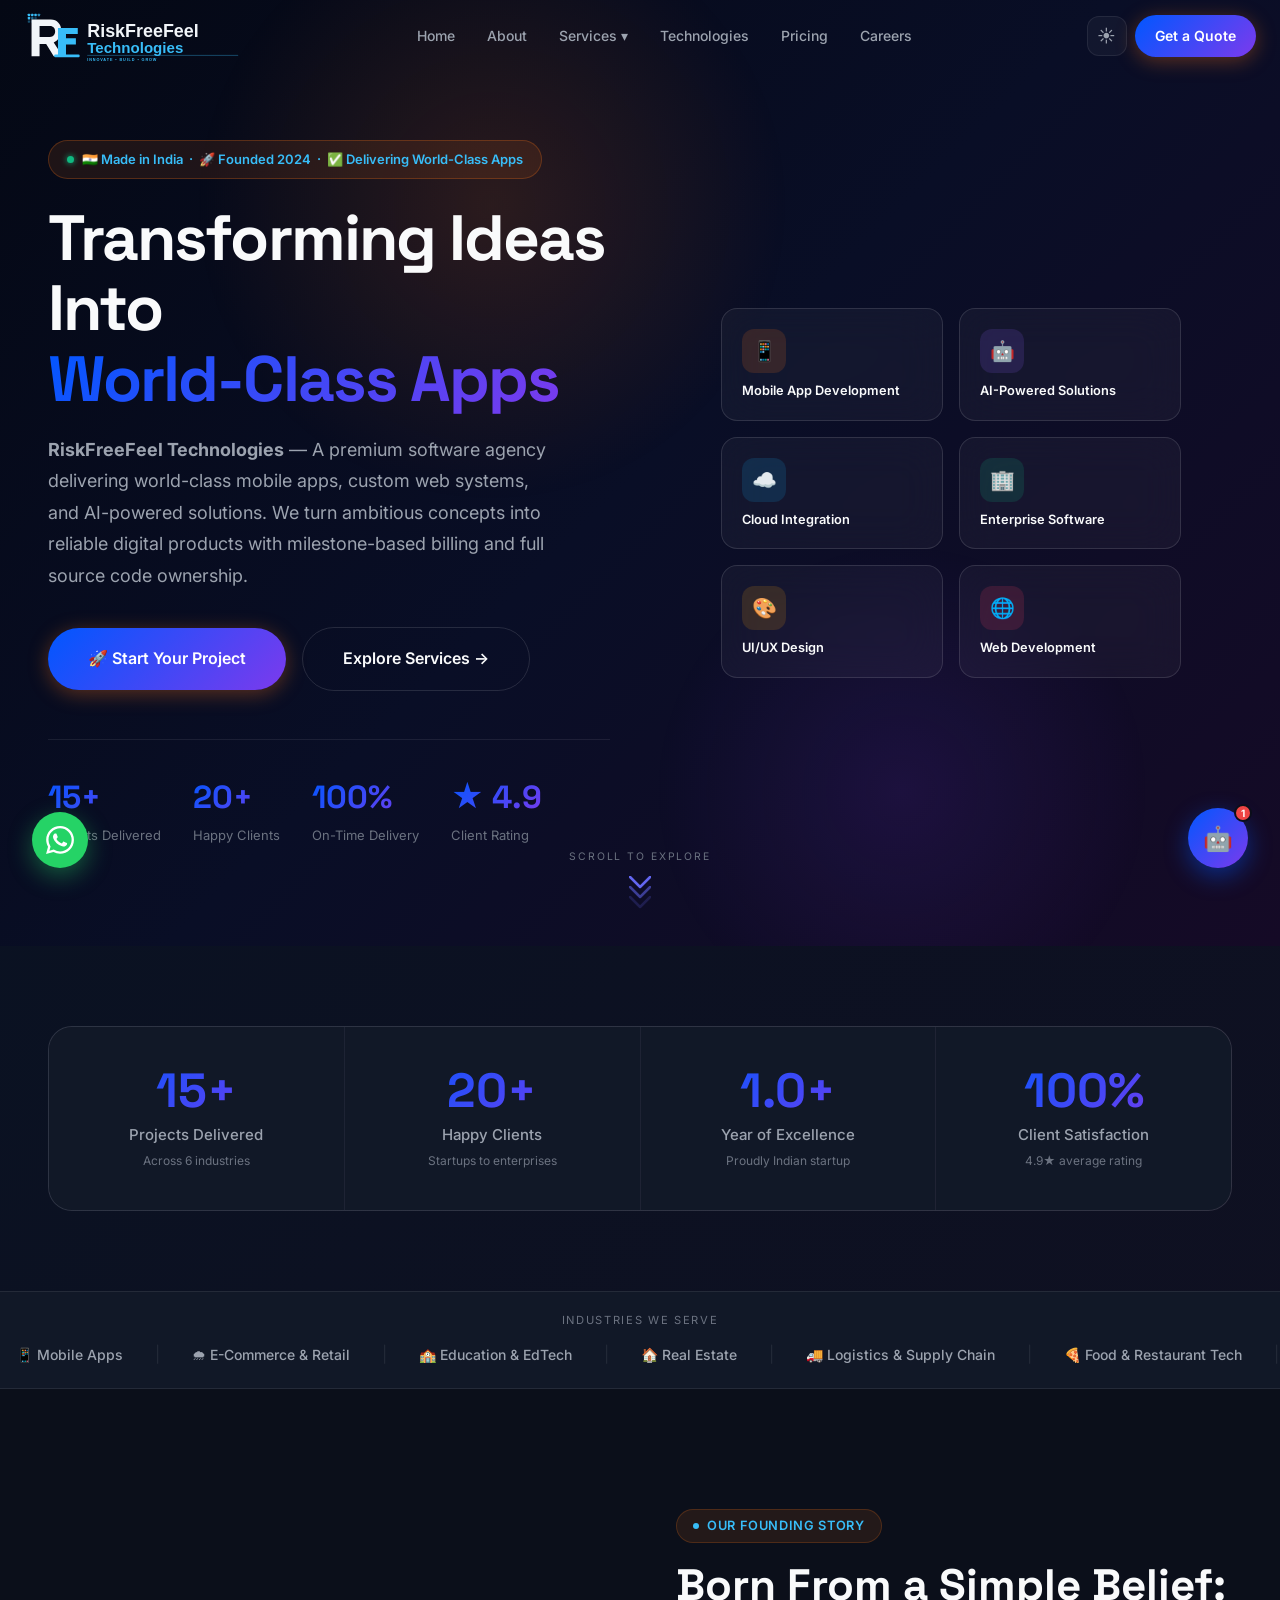
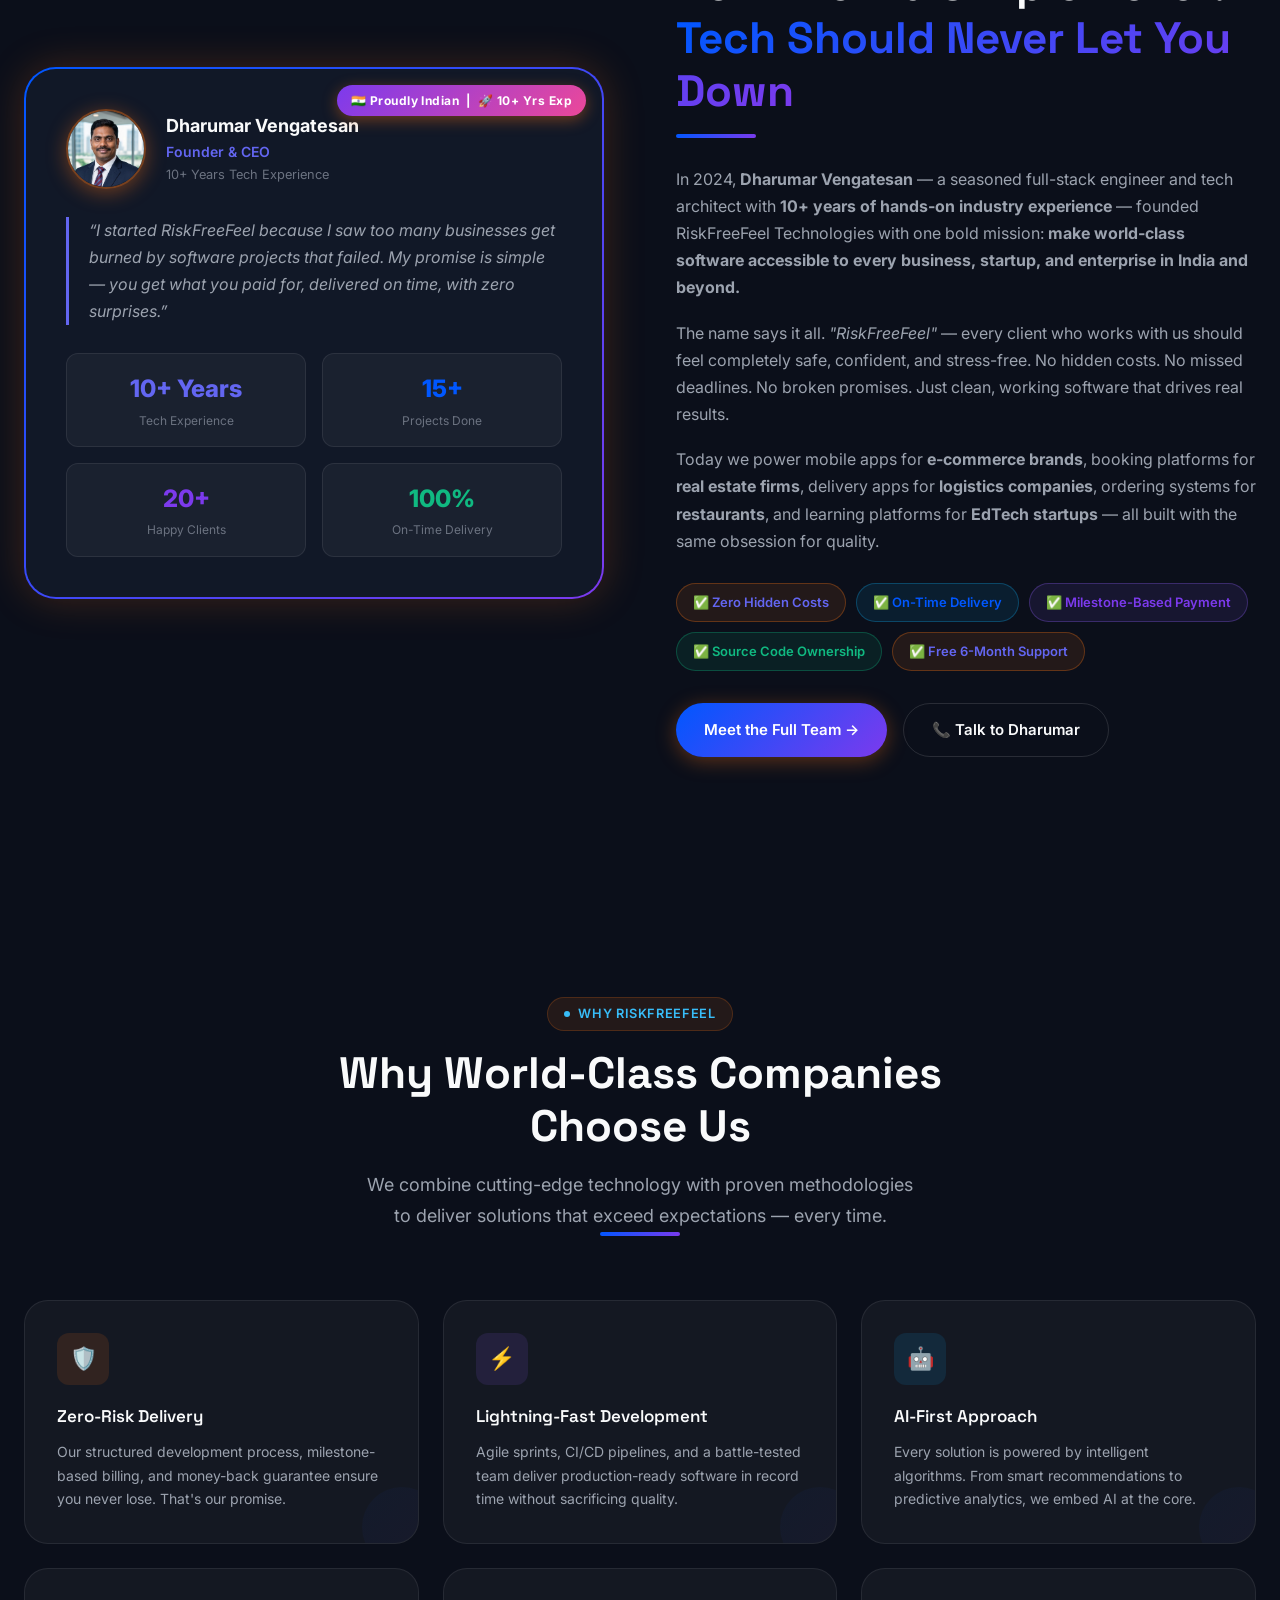
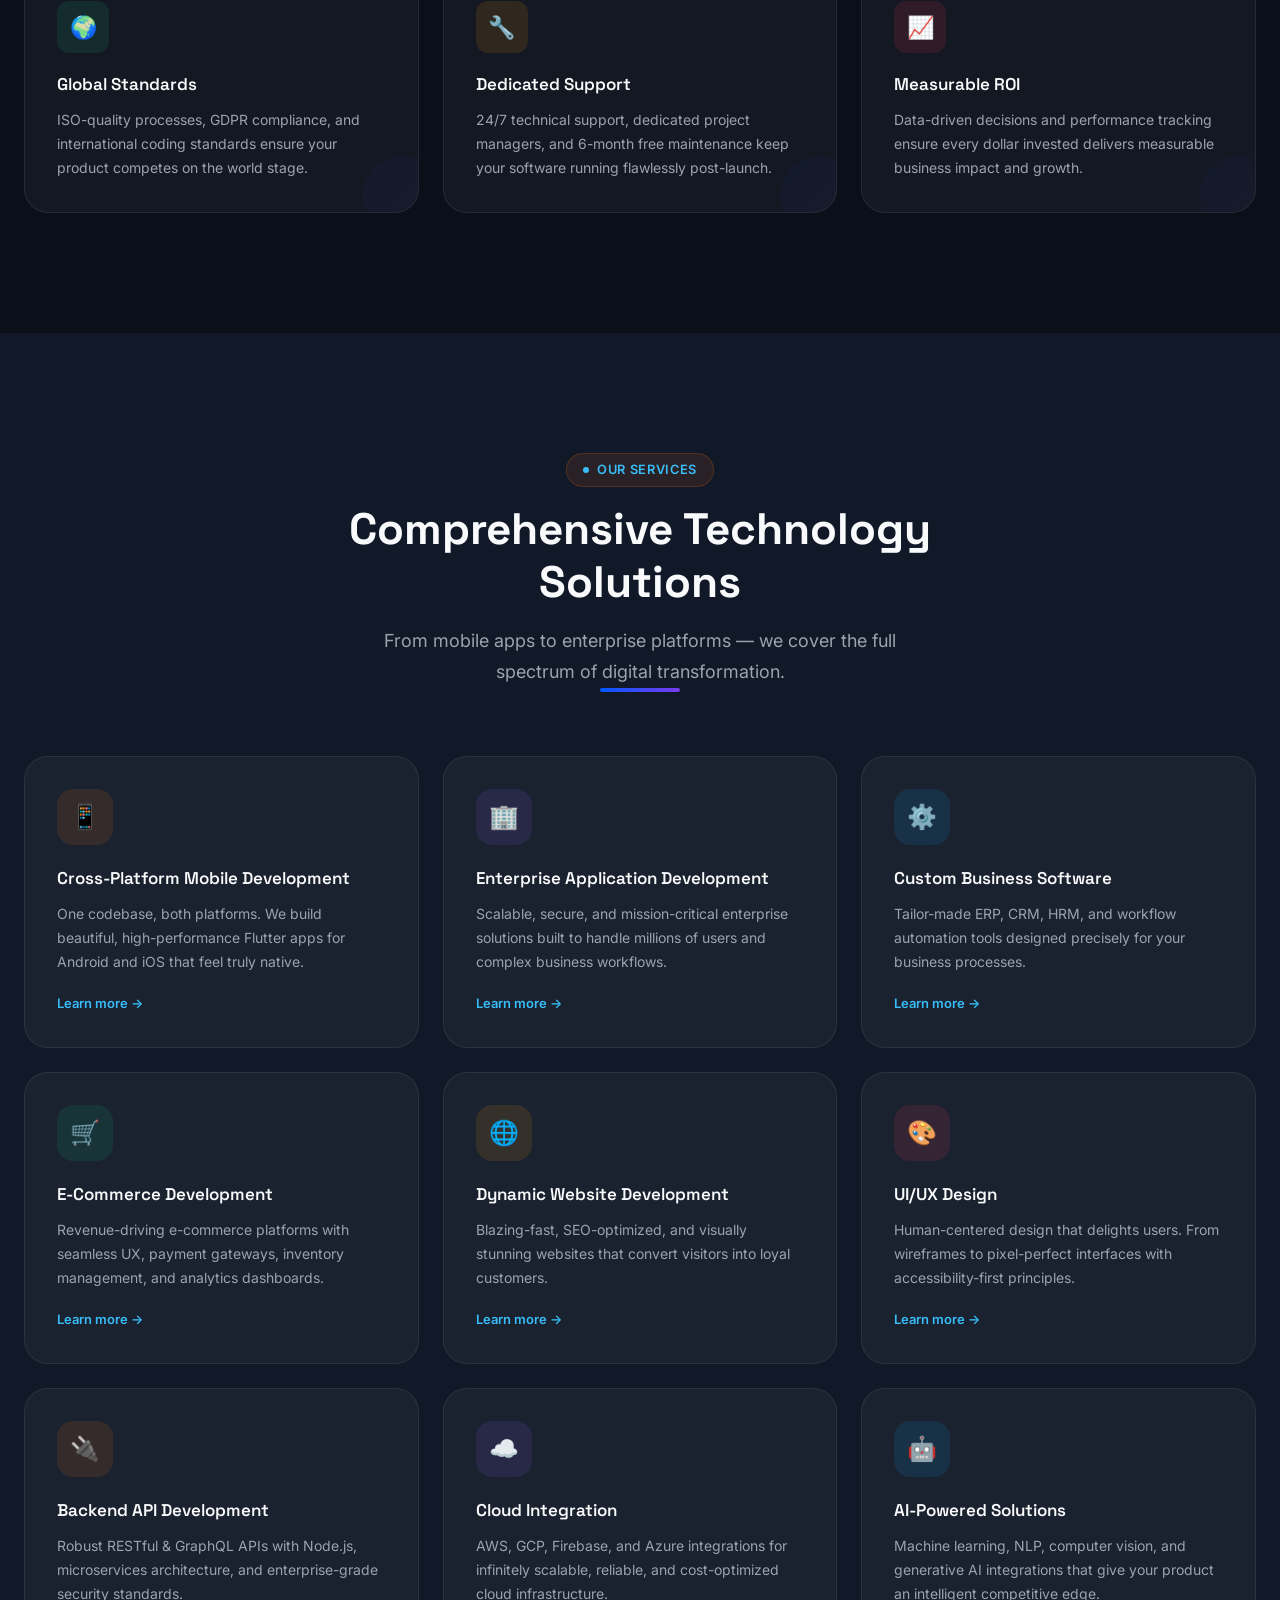
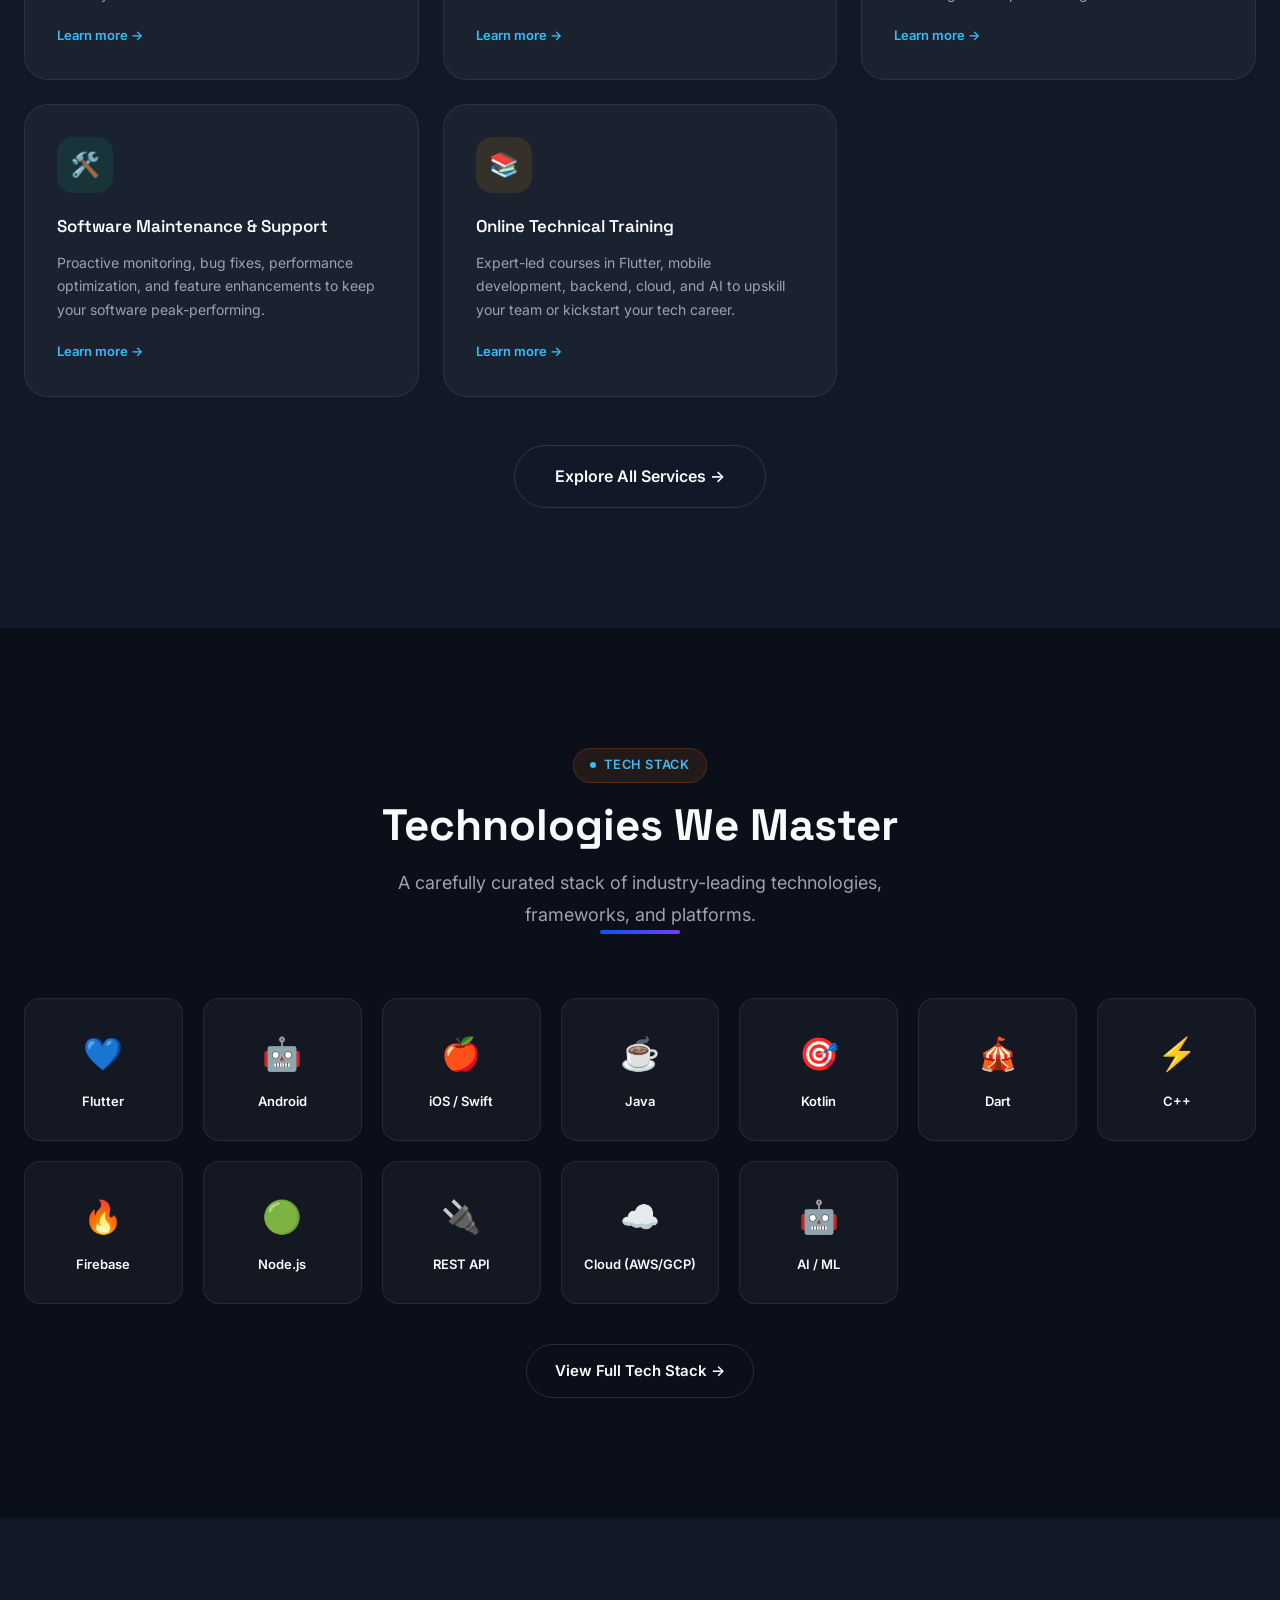
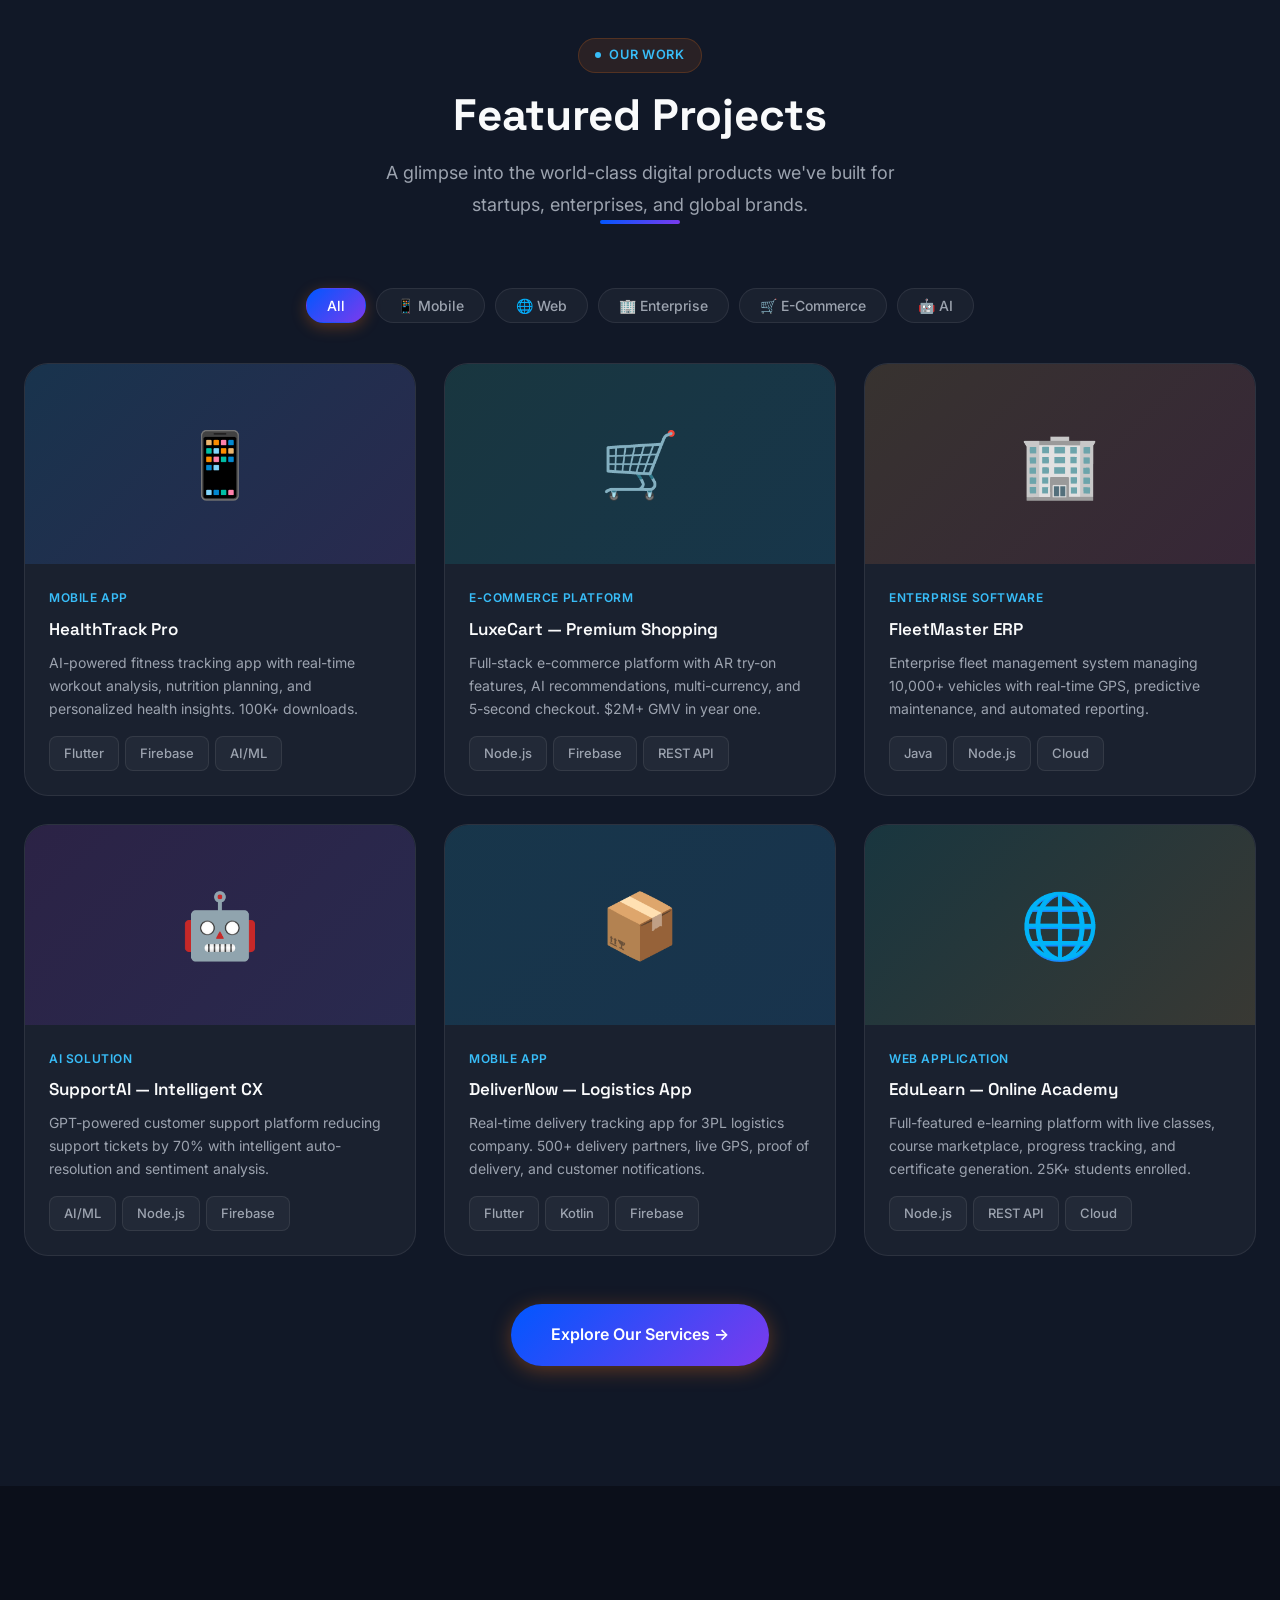
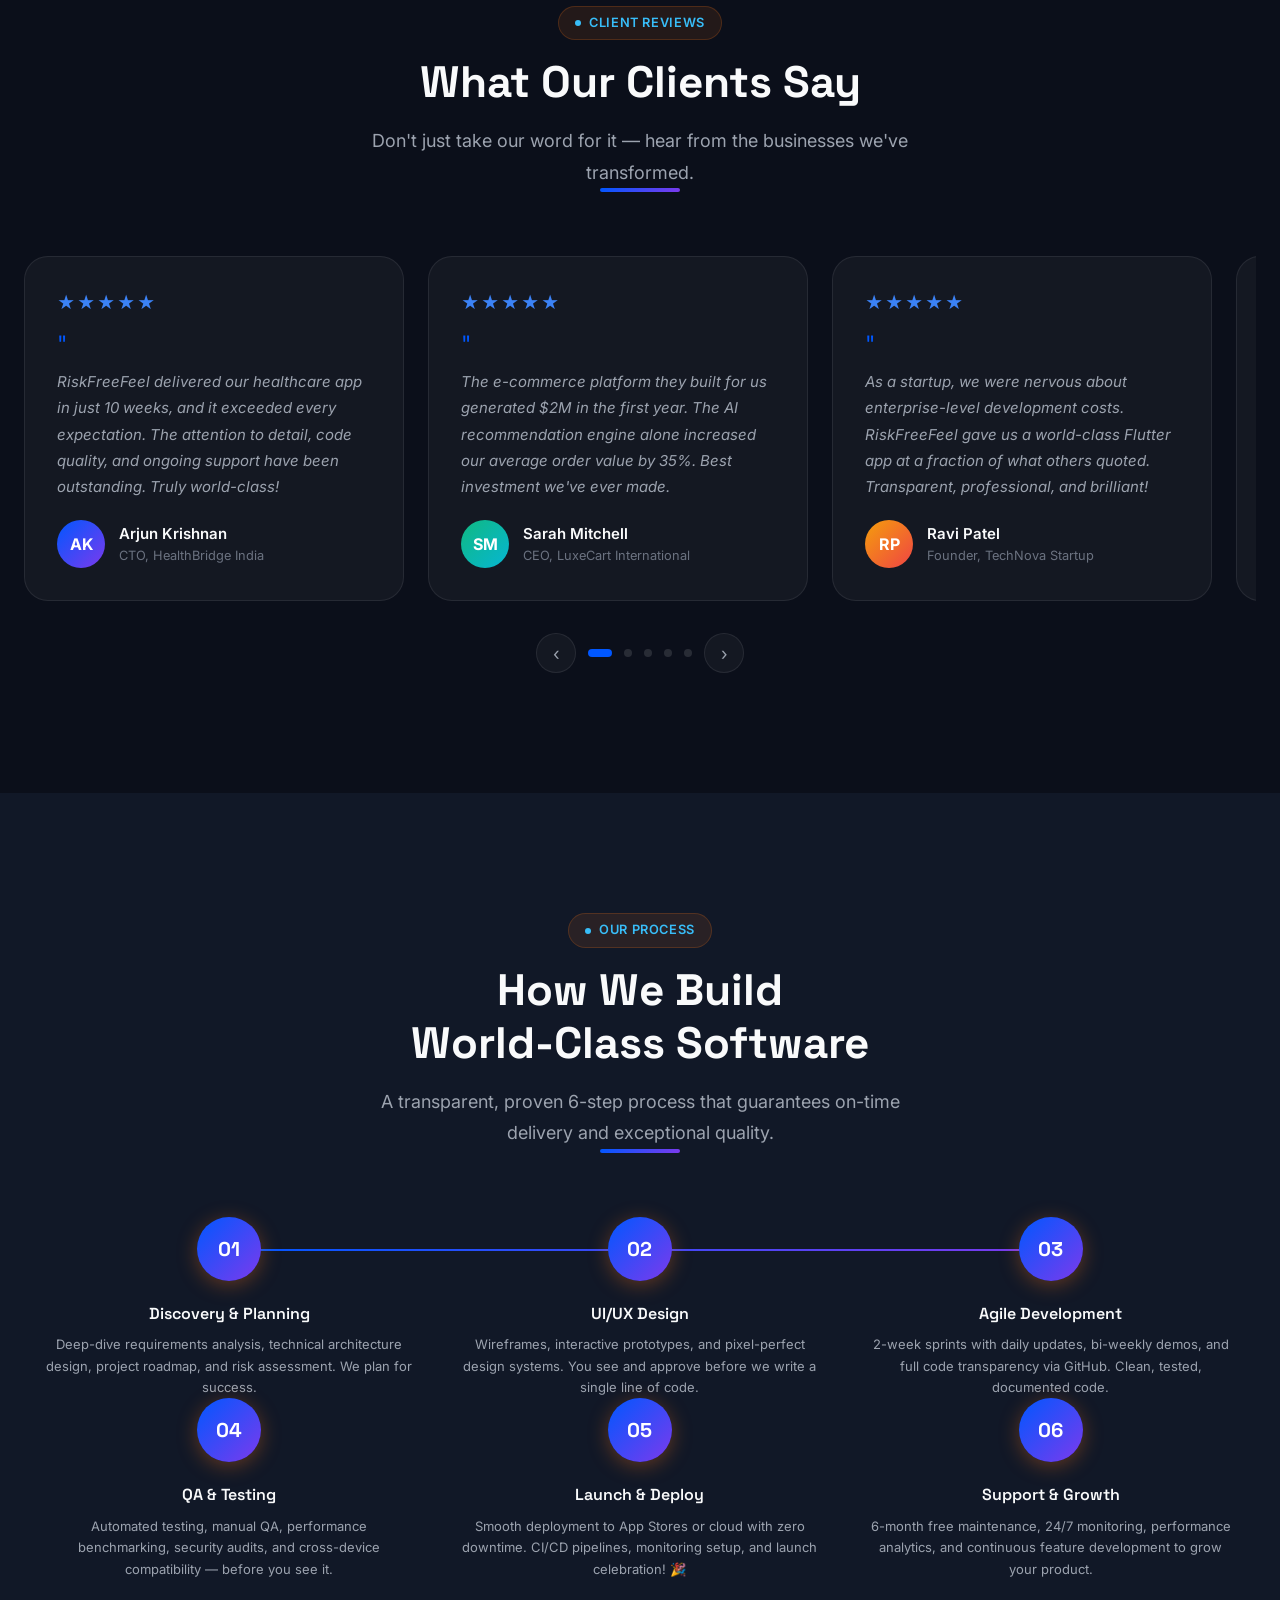
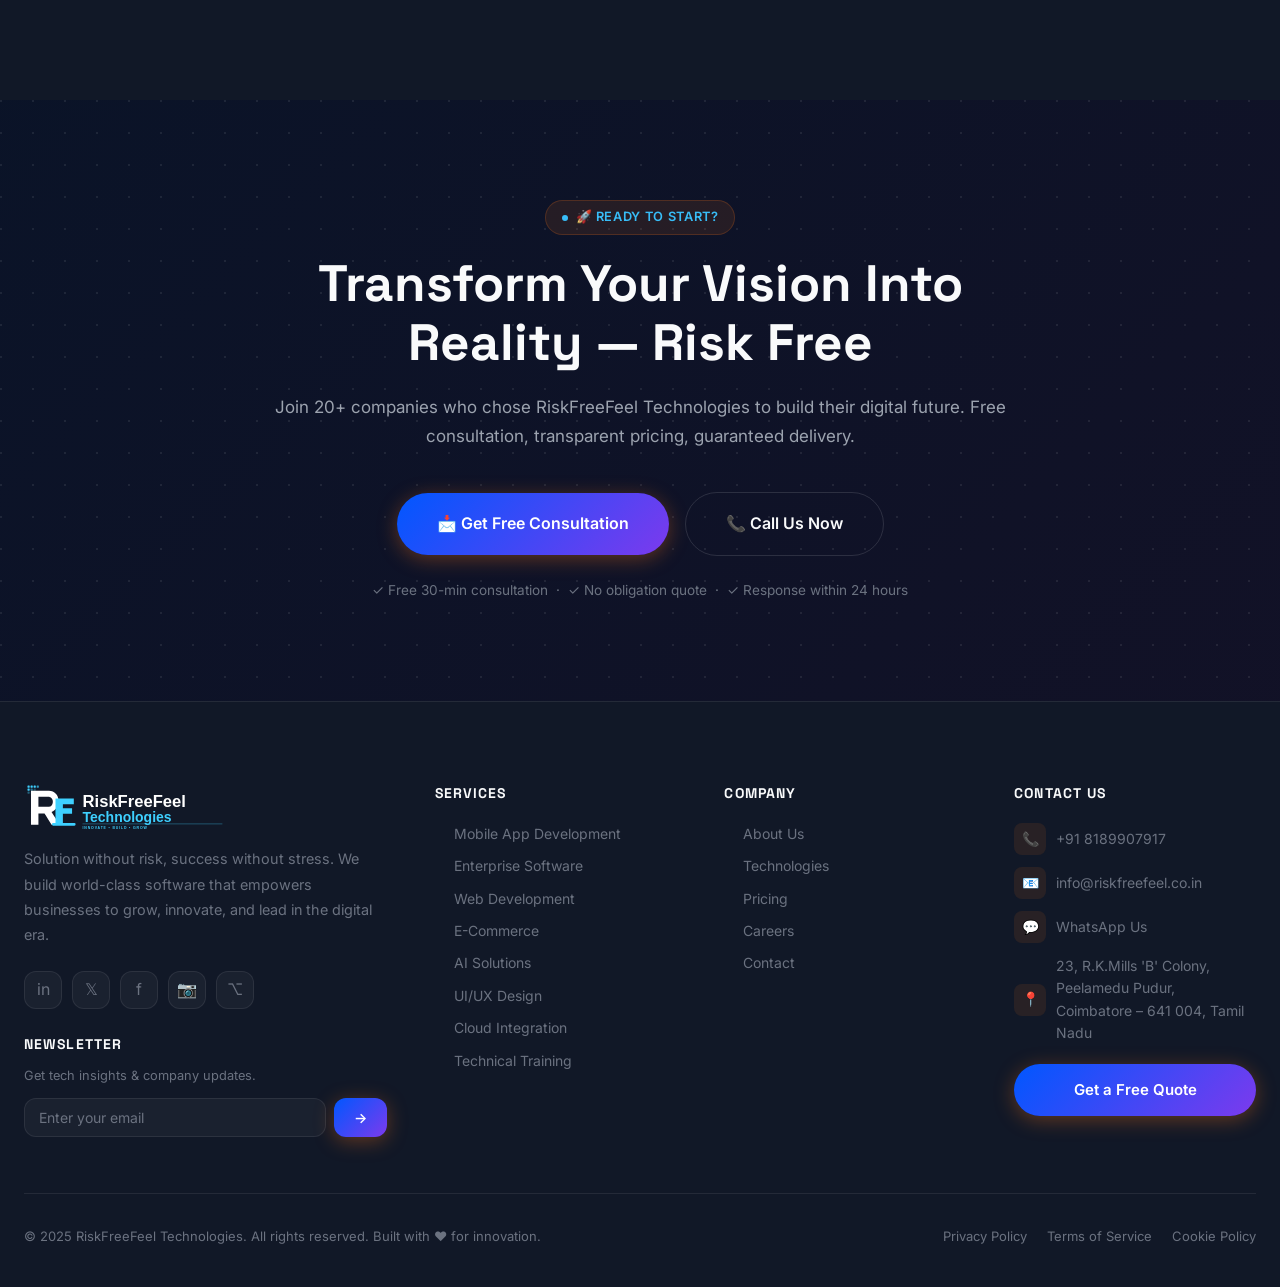
==== commit 6826ddf2: "fix: position all founder badges at the top-right inside card containers on mobile view" ====
--- a/index.html
+++ b/index.html
@@ -490,7 +490,17 @@
           background:var(--gradient-primary);border-radius:var(--radius-2xl);
           padding:2px;box-shadow:var(--shadow-glow);
         ">
-          <div style="background:var(--bg-secondary);border-radius:calc(var(--radius-2xl) - 2px);padding:40px;">
+          <div style="background:var(--bg-secondary);border-radius:calc(var(--radius-2xl) - 2px);padding:40px;position:relative;">
+            <!-- Badge at top right inside card -->
+            <div class="founder-badge" style="
+              position:absolute;top:16px;right:16px;z-index:5;
+              background:var(--gradient-warm);color:#fff;
+              border-radius:var(--radius-full);padding:6px 14px;
+              font-size:0.75rem;font-weight:700;letter-spacing:0.04em;
+              box-shadow:0 4px 15px rgba(249,115,22,0.4);
+              white-space:nowrap;
+            ">&#127470;&#127475; Proudly Indian &nbsp;|&nbsp; 🚀 10+ Yrs Exp</div>
+
             <!-- Avatar -->
             <div style="display:flex;align-items:center;gap:20px;margin-bottom:28px;">
               <div style="width:80px;height:80px;border-radius:50%;overflow:hidden;flex-shrink:0;box-shadow:0 4px 20px rgba(249,115,22,0.4);border:2px solid rgba(249,115,22,0.45);">
@@ -534,16 +544,6 @@
             </div>
           </div>
         </div>
-
-        <!-- Floating badge -->
-        <div style="
-          position:absolute;top:-16px;right:16px;
-          background:var(--gradient-warm);color:#fff;
-          border-radius:var(--radius-full);padding:8px 16px;
-          font-size:0.75rem;font-weight:700;letter-spacing:0.04em;
-          box-shadow:0 4px 15px rgba(249,115,22,0.4);
-          white-space:nowrap;
-        ">&#127470;&#127475; Proudly Indian &nbsp;|&nbsp; 🚀 10+ Yrs Exp</div>
       </div>
 
       <!-- Story text -->
--- a/assets/css/mobile.css
+++ b/assets/css/mobile.css
@@ -505,21 +505,23 @@
     padding: 24px 20px !important;
   }
 
-  /* ── 5.28 FLOATING BADGES & RIBBONS — prevent photo/text collisions on mobile ──
-     Absolute-positioned badges (both top:-16px and top:20px) bleed outside viewport or cover photos/text */
-  div[style*="position:absolute;top:-16px;right:-12px"],
-  div[style*="position:absolute;top:-16px;right:-16px"],
-  div[style*="position:absolute;top:-16px;right:16px"],
-  div[style*="position:absolute;top:-16px"],
+  /* ── 5.28 FLOATING BADGES & RIBBONS — top right alignment inside card on mobile ──
+     All founder and co-founder badges lock to top right inside card without bottom bleeding */
+  .founder-badge,
+  div[style*="position:absolute;top:16px;right:16px"],
   div[style*="position:absolute;top:20px;right:20px"],
-  div[style*="position:absolute;top:20px"] {
-    position: static !important;
-    display: inline-block !important;
-    margin-bottom: 12px !important;
-    font-size: 0.7rem !important;
-    white-space: normal !important;
-    word-break: break-word !important;
-    max-width: 100% !important;
+  div[style*="position:absolute;top:20px"],
+  div[style*="position:absolute;top:-16px"] {
+    position: absolute !important;
+    top: 12px !important;
+    right: 12px !important;
+    left: auto !important;
+    bottom: auto !important;
+    z-index: 10 !important;
+    font-size: 0.68rem !important;
+    padding: 4px 10px !important;
+    white-space: nowrap !important;
+    box-shadow: 0 4px 12px rgba(0, 0, 0, 0.25) !important;
   }
 
   /* Allow overflow:visible on the relative-positioned parent 
